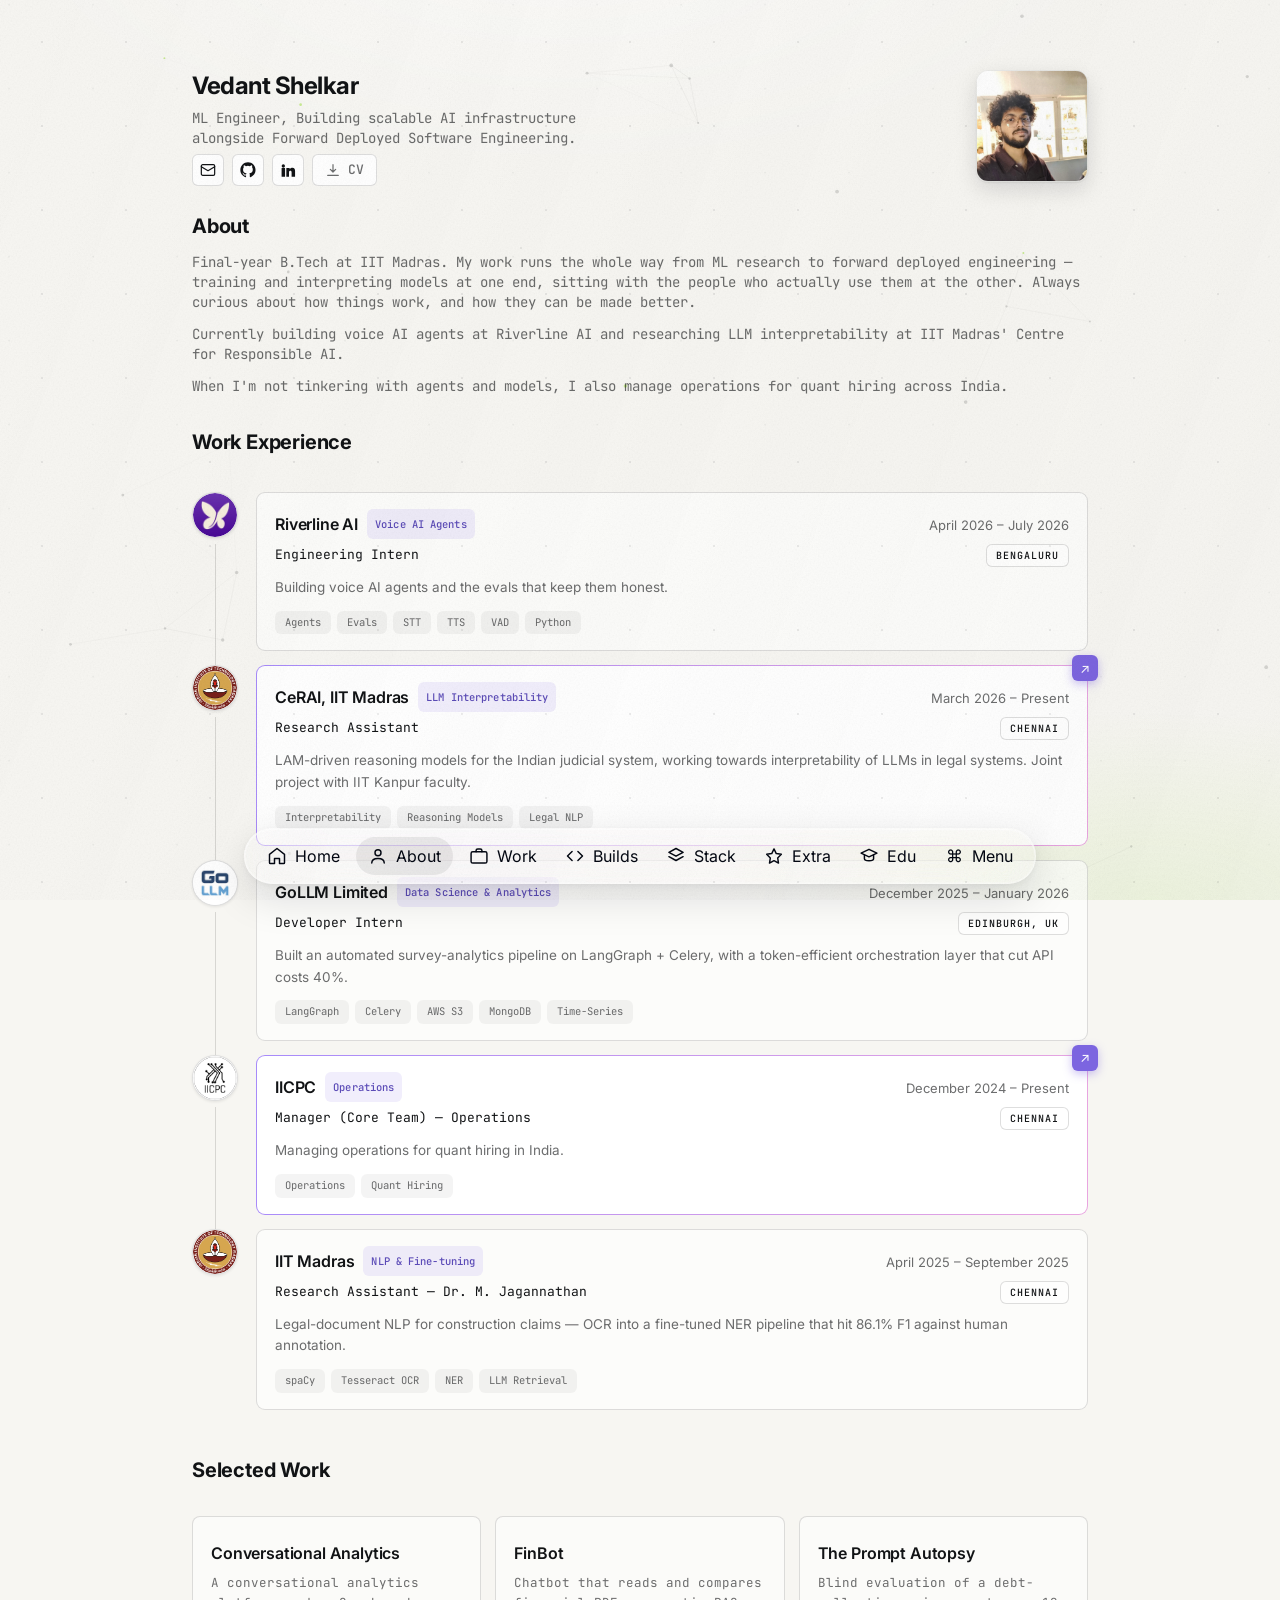
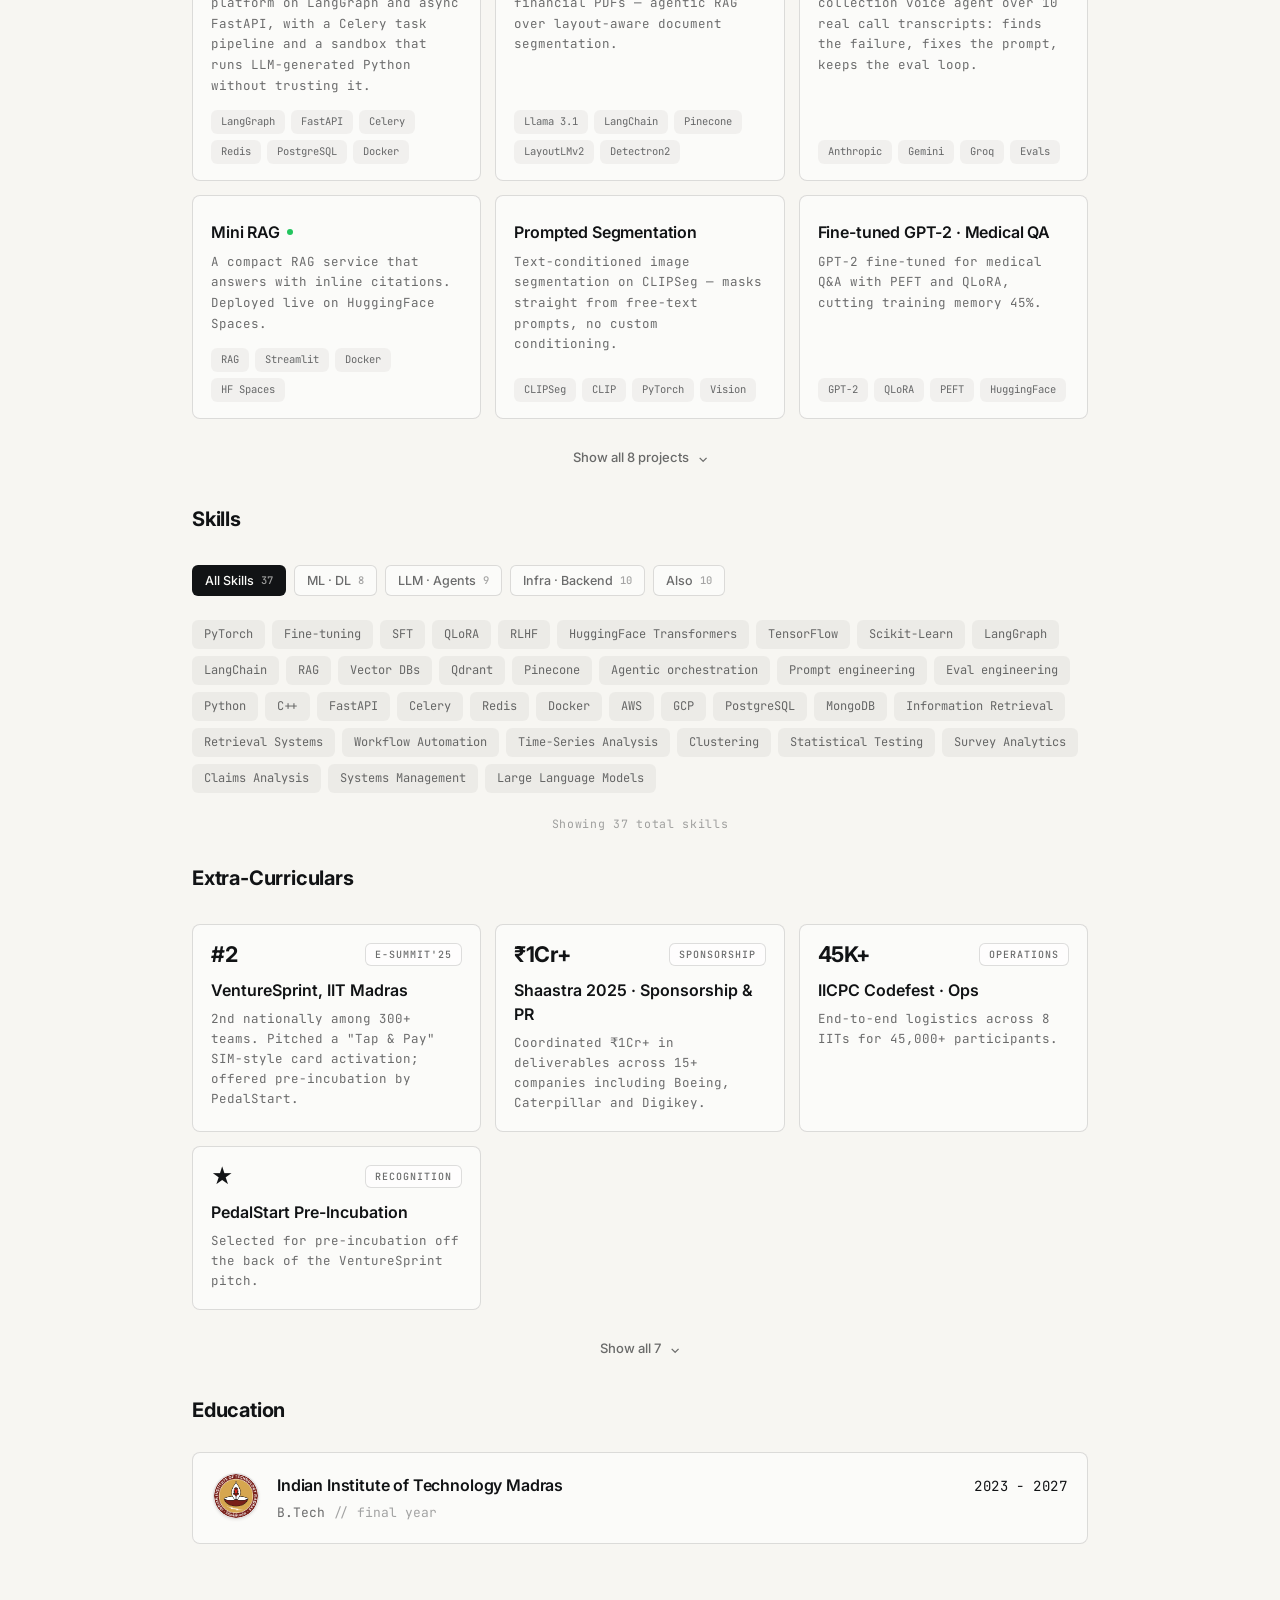
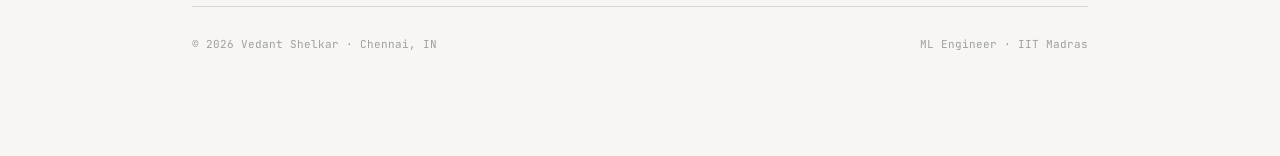
==== index.html @ d823e4d0 "updated ui" ====
<!DOCTYPE html>
<html lang="en">
<head>
<meta charset="UTF-8" />
<meta name="viewport" content="width=device-width, initial-scale=1.0" />
<title>Vedant Shelkar — ML / AI Engineer</title>
<meta name="description" content="Vedant Shelkar — Machine Learning & AI Engineer, IIT Madras. Building agentic systems, RAG pipelines, and LLM infrastructure." />
<link rel="icon" href="favicon.svg" type="image/svg+xml" />
<link rel="canonical" href="https://vedantshelkar.space/" />
<meta property="og:type" content="website" />
<meta property="og:url" content="https://vedantshelkar.space/" />
<meta property="og:title" content="Vedant Shelkar — ML / AI Engineer" />
<meta property="og:description" content="ML Engineer, Building scalable AI infrastructure alongside Forward Deployed Software Engineering." />
<meta property="og:image" content="https://vedantshelkar.space/me.jpeg" />
<meta name="twitter:card" content="summary" />
<meta name="twitter:image" content="https://vedantshelkar.space/me.jpeg" />
<link rel="preconnect" href="https://fonts.googleapis.com" />
<link rel="preconnect" href="https://fonts.gstatic.com" crossorigin />
<link href="https://fonts.googleapis.com/css2?family=Inter:wght@400;500;600;700;800&family=JetBrains+Mono:wght@400;500;700&display=swap" rel="stylesheet" />
<link rel="stylesheet" href="css/style.css?v=25" />
<link rel="stylesheet" href="css/clean.css?v=25" />
</head>
<body>

<div id="boot"><div class="boot-inner">
  <div class="boot-line" id="bootLog"></div>
  <div class="boot-bar"><i id="bootBar"></i></div>
  <div class="boot-pct"><span>INITIALIZING NEURAL_CORE</span><span id="bootPct">0%</span></div>
</div></div>

<div class="atmos"></div>
<canvas id="neural"></canvas>

<!-- HEADER -->
<header class="wrap head" id="hero">
  <div class="head-row">
    <div class="head-copy">
      <h1 class="rv">Vedant Shelkar</h1>
      <p class="head-tag rv" data-d="1">ML Engineer, Building scalable AI infrastructure alongside Forward Deployed Software Engineering.</p>
      <div class="head-links rv" data-d="2">
        <a href="mailto:vedantshelkar@gmail.com" aria-label="Email">
          <svg viewBox="0 0 24 24" aria-hidden="true"><rect x="2" y="4" width="20" height="16" rx="2"/><path d="m2 7 10 6 10-6"/></svg>
        </a>
        <a href="https://github.com/vedants254" target="_blank" rel="noopener" aria-label="GitHub">
          <svg viewBox="0 0 24 24" class="fill" aria-hidden="true"><path d="M12 .5C5.7.5.5 5.7.5 12c0 5 3.3 9.3 7.8 10.8.6.1.8-.2.8-.6v-2c-3.2.7-3.9-1.5-3.9-1.5-.5-1.3-1.2-1.7-1.2-1.7-1-.7.1-.7.1-.7 1.1.1 1.7 1.2 1.7 1.2 1 1.7 2.7 1.2 3.4.9.1-.8.4-1.3.7-1.6-2.6-.3-5.3-1.3-5.3-5.7 0-1.3.4-2.3 1.1-3.1-.1-.3-.5-1.5.1-3 0 0 1-.3 3.2 1.2a11 11 0 0 1 5.8 0c2.2-1.5 3.2-1.2 3.2-1.2.6 1.5.2 2.7.1 3 .7.8 1.1 1.8 1.1 3.1 0 4.4-2.7 5.4-5.3 5.7.4.4.8 1.1.8 2.2v3.2c0 .4.2.7.8.6 4.5-1.5 7.8-5.8 7.8-10.8C23.5 5.7 18.3.5 12 .5z"/></svg>
        </a>
        <a href="https://www.linkedin.com/in/vedant-shelkar-5a9a59281/" target="_blank" rel="noopener" aria-label="LinkedIn">
          <svg viewBox="0 0 24 24" class="fill" aria-hidden="true"><path d="M4.98 3.5a2.5 2.5 0 1 1 0 5 2.5 2.5 0 0 1 0-5zM2.4 9h5.2v13H2.4zM9.5 9h5v1.8h.1c.7-1.3 2.3-2.1 3.9-2.1 3.3 0 4.1 2 4.1 5.1V22h-5.2v-6.3c0-1.5-.5-2.4-1.8-2.4-1.1 0-1.7.7-2 1.4-.1.3-.1.7-.1 1V22h-4z"/></svg>
        </a>
        <a class="wide" href="Vedant_Shelkar_Resume.pdf" target="_blank" rel="noopener">
          <svg viewBox="0 0 24 24" aria-hidden="true"><path d="M12 4v11m0 0 4-4m-4 4-4-4"/><path d="M4 20h16"/></svg>
          <span>CV</span>
        </a>
      </div>
    </div>
    <div class="head-photo rv" data-d="1">
      <img src="me.jpeg" alt="Vedant Shelkar" />
    </div>
  </div>
</header>

<!-- ABOUT -->
<section class="wrap sec" id="about">
  <h2 class="rv">About</h2>
  <div class="prose rv">
    <p>Final-year B.Tech at IIT Madras. My work runs the whole way from ML research to forward deployed engineering — training and interpreting models at one end, sitting with the people who actually use them at the other. Always curious about how things work, and how they can be made better.</p>
    <p>Currently building voice AI agents at Riverline AI and researching LLM interpretability at IIT Madras' Centre for Responsible AI.</p>
    <p>When I'm not tinkering with agents and models, I also manage operations for quant hiring across India.</p>
  </div>
</section>

<!-- WORK EXPERIENCE -->
<section class="wrap sec" id="work">
  <h2 class="rv">Work Experience</h2>
  <div class="xp" id="xpList">

    <div class="xp-item rv">
      <span class="tl-logo"><img src="img/logos/riverline.png" alt="" onerror="this.remove()" /><span class="ini">RA</span></span>
      <div class="xp-card">
        <div class="xp-row">
          <div class="xp-org">Riverline AI <span class="chip">Voice AI Agents</span></div>
          <div class="xp-date">April 2026 – July 2026</div>
        </div>
        <div class="xp-row">
          <div class="xp-role">Engineering Intern</div>
          <span class="badge">Bengaluru</span>
        </div>
        <p class="xp-desc">Building voice AI agents and the evals that keep them honest.</p>
        <div class="xp-tags"><span class="tag">Agents</span><span class="tag">Evals</span><span class="tag">STT</span><span class="tag">TTS</span><span class="tag">VAD</span><span class="tag">Python</span></div>
      </div>
    </div>

    <div class="xp-item rv">
      <span class="tl-logo"><img src="img/logos/iitm.webp" alt="" onerror="this.remove()" /><span class="ini">IM</span></span>
      <div class="xp-card featured">
        <a class="xp-jump" href="https://cerai.iitm.ac.in/" target="_blank" rel="noopener" aria-label="CeRAI website">↗</a>
        <div class="xp-row">
          <div class="xp-org">CeRAI, IIT Madras <span class="chip">LLM Interpretability</span></div>
          <div class="xp-date">March 2026 – Present</div>
        </div>
        <div class="xp-row">
          <div class="xp-role">Research Assistant</div>
          <span class="badge">Chennai</span>
        </div>
        <p class="xp-desc">LAM-driven reasoning models for the Indian judicial system, working towards interpretability of LLMs in legal systems. Joint project with IIT Kanpur faculty.</p>
        <div class="xp-tags"><span class="tag">Interpretability</span><span class="tag">Reasoning Models</span><span class="tag">Legal NLP</span></div>
      </div>
    </div>

    <div class="xp-item rv">
      <span class="tl-logo"><img src="img/logos/gollm.png" alt="" onerror="this.remove()" /><span class="ini">GL</span></span>
      <div class="xp-card">
        <div class="xp-row">
          <div class="xp-org">GoLLM Limited <span class="chip">Data Science &amp; Analytics</span></div>
          <div class="xp-date">December 2025 – January 2026</div>
        </div>
        <div class="xp-row">
          <div class="xp-role">Developer Intern</div>
          <span class="badge">Edinburgh, UK</span>
        </div>
        <p class="xp-desc">Built an automated survey-analytics pipeline on LangGraph + Celery, with a token-efficient orchestration layer that cut API costs 40%.</p>
        <div class="xp-tags"><span class="tag">LangGraph</span><span class="tag">Celery</span><span class="tag">AWS S3</span><span class="tag">MongoDB</span><span class="tag">Time-Series</span></div>
      </div>
    </div>

    <div class="xp-item rv">
      <span class="tl-logo"><img src="img/logos/iicpc.png" alt="" onerror="this.remove()" /><span class="ini">IC</span></span>
      <div class="xp-card featured">
        <a class="xp-jump" href="https://codefest.iicpc.com/" target="_blank" rel="noopener" aria-label="IICPC Codefest website">↗</a>
        <div class="xp-row">
          <div class="xp-org">IICPC <span class="chip">Operations</span></div>
          <div class="xp-date">December 2024 – Present</div>
        </div>
        <div class="xp-row">
          <div class="xp-role">Manager (Core Team) — Operations</div>
          <span class="badge">Chennai</span>
        </div>
        <p class="xp-desc">Managing operations for quant hiring in India.</p>
        <div class="xp-tags"><span class="tag">Operations</span><span class="tag">Quant Hiring</span></div>
      </div>
    </div>

    <div class="xp-item rv">
      <span class="tl-logo"><img src="img/logos/iitm.webp" alt="" onerror="this.remove()" /><span class="ini">IM</span></span>
      <div class="xp-card">
        <div class="xp-row">
          <div class="xp-org">IIT Madras <span class="chip">NLP &amp; Fine-tuning</span></div>
          <div class="xp-date">April 2025 – September 2025</div>
        </div>
        <div class="xp-row">
          <div class="xp-role">Research Assistant — Dr. M. Jagannathan</div>
          <span class="badge">Chennai</span>
        </div>
        <p class="xp-desc">Legal-document NLP for construction claims — OCR into a fine-tuned NER pipeline that hit 86.1% F1 against human annotation.</p>
        <div class="xp-tags"><span class="tag">spaCy</span><span class="tag">Tesseract OCR</span><span class="tag">NER</span><span class="tag">LLM Retrieval</span></div>
      </div>
    </div>

  </div>
</section>

<!-- SELECTED WORK -->
<section class="wrap sec" id="projects">
  <h2 class="rv">Selected Work</h2>
  <div class="proj-grid" id="projGrid"></div>
  <div class="more-wrap"><button class="more-btn" type="button" id="projMore" aria-expanded="false">Show all projects <i>⌄</i></button></div>
</section>

<!-- SKILLS -->
<section class="wrap sec" id="stack">
  <h2 class="rv">Skills</h2>
  <div class="filters rv" id="skillFilters" role="tablist" aria-label="Filter skills"></div>
  <div class="skill-list rv" id="skillGrid">
    <span class="skill-tile" data-cat="ml">PyTorch</span>
    <span class="skill-tile" data-cat="ml">Fine-tuning</span>
    <span class="skill-tile" data-cat="ml">SFT</span>
    <span class="skill-tile" data-cat="ml">QLoRA</span>
    <span class="skill-tile" data-cat="ml">RLHF</span>
    <span class="skill-tile" data-cat="ml">HuggingFace Transformers</span>
    <span class="skill-tile" data-cat="ml">TensorFlow</span>
    <span class="skill-tile" data-cat="ml">Scikit-Learn</span>
    <span class="skill-tile" data-cat="llm">LangGraph</span>
    <span class="skill-tile" data-cat="llm">LangChain</span>
    <span class="skill-tile" data-cat="llm">RAG</span>
    <span class="skill-tile" data-cat="llm">Vector DBs</span>
    <span class="skill-tile" data-cat="llm">Qdrant</span>
    <span class="skill-tile" data-cat="llm">Pinecone</span>
    <span class="skill-tile" data-cat="llm">Agentic orchestration</span>
    <span class="skill-tile" data-cat="llm">Prompt engineering</span>
    <span class="skill-tile" data-cat="llm">Eval engineering</span>
    <span class="skill-tile" data-cat="infra">Python</span>
    <span class="skill-tile" data-cat="infra">C++</span>
    <span class="skill-tile" data-cat="infra">FastAPI</span>
    <span class="skill-tile" data-cat="infra">Celery</span>
    <span class="skill-tile" data-cat="infra">Redis</span>
    <span class="skill-tile" data-cat="infra">Docker</span>
    <span class="skill-tile" data-cat="infra">AWS</span>
    <span class="skill-tile" data-cat="infra">GCP</span>
    <span class="skill-tile" data-cat="infra">PostgreSQL</span>
    <span class="skill-tile" data-cat="infra">MongoDB</span>
    <span class="skill-tile" data-cat="also">Information Retrieval</span>
    <span class="skill-tile" data-cat="also">Retrieval Systems</span>
    <span class="skill-tile" data-cat="also">Workflow Automation</span>
    <span class="skill-tile" data-cat="also">Time-Series Analysis</span>
    <span class="skill-tile" data-cat="also">Clustering</span>
    <span class="skill-tile" data-cat="also">Statistical Testing</span>
    <span class="skill-tile" data-cat="also">Survey Analytics</span>
    <span class="skill-tile" data-cat="also">Claims Analysis</span>
    <span class="skill-tile" data-cat="also">Systems Management</span>
    <span class="skill-tile" data-cat="also">Large Language Models</span>
  </div>
  <p class="skill-count rv" id="skillCount"></p>
</section>

<!-- EXTRA-CURRICULARS -->
<section class="wrap sec" id="extra">
  <h2 class="rv">Extra-Curriculars</h2>
  <div class="tiles" id="extraTiles">
    <div class="tile rv">
      <div class="tile-top"><span class="big">#2</span><span class="badge">E-Summit'25</span></div>
      <div class="h">VentureSprint, IIT Madras</div>
      <div class="d">2nd nationally among 300+ teams. Pitched a "Tap &amp; Pay" SIM-style card activation; offered pre-incubation by PedalStart.</div>
    </div>
    <div class="tile rv" data-d="1">
      <div class="tile-top"><span class="big">₹1Cr+</span><span class="badge">Sponsorship</span></div>
      <div class="h">Shaastra 2025 · Sponsorship &amp; PR</div>
      <div class="d">Coordinated ₹1Cr+ in deliverables across 15+ companies including Boeing, Caterpillar and Digikey.</div>
    </div>
    <div class="tile rv" data-d="2">
      <div class="tile-top"><span class="big">45K+</span><span class="badge">Operations</span></div>
      <div class="h">IICPC Codefest · Ops</div>
      <div class="d">End-to-end logistics across 8 IITs for 45,000+ participants.</div>
    </div>
    <div class="tile rv" data-d="3">
      <div class="tile-top"><span class="big">★</span><span class="badge">Recognition</span></div>
      <div class="h">PedalStart Pre-Incubation</div>
      <div class="d">Selected for pre-incubation off the back of the VentureSprint pitch.</div>
    </div>
    <div class="tile rv">
      <div class="tile-top"><span class="big">⬡</span><span class="badge">Robotics</span></div>
      <div class="h">Mars Rover Team · Anveshak</div>
      <div class="d">Built a Mars rover with IIT Madras' interplanetary robotics team. (May – Dec 2024)</div>
    </div>
    <div class="tile rv" data-d="1">
      <div class="tile-top"><span class="big">✦</span><span class="badge">Mentorship</span></div>
      <div class="h">Student Mentor · Saathi IITM</div>
      <div class="d">Mentored two first-years on academics and early-career planning. (Aug 2024 – May 2025)</div>
    </div>
    <div class="tile rv" data-d="2">
      <div class="tile-top"><span class="big">❝</span><span class="badge">Debate</span></div>
      <div class="h">Parliamentary Debate Mgmt</div>
      <div class="d">Ran the first edition of the IITM Parliamentary Debate. (Sep 2023 – Nov 2024)</div>
    </div>
  </div>
  <div class="more-wrap"><button class="more-btn" type="button" id="extraMore" aria-expanded="false">Show all <i>⌄</i></button></div>
</section>

<!-- EDUCATION -->
<section class="wrap sec" id="education">
  <h2 class="rv">Education</h2>
  <div class="edu rv">
    <span class="tl-logo lg"><img src="img/logos/iitm.webp" alt="" onerror="this.remove()" /><span class="ini">IM</span></span>
    <div class="edu-main">
      <div class="edu-top">
        <div class="edu-name">Indian Institute of Technology Madras</div>
        <div class="edu-when">2023 - 2027</div>
      </div>
      <div class="edu-degree">B.Tech <span class="at">// final year</span></div>
    </div>
  </div>
</section>

<footer class="wrap">
  <span>© 2026 Vedant Shelkar · Chennai, IN</span>
  <span>ML Engineer · IIT Madras</span>
</footer>

<script src="js/main.js?v=25"></script>
</body>
</html>
---- css/style.css ----
:root{
  --void:#000000;
  --void-2:#07080b;
  --panel:rgba(255,255,255,.02);
  --line:rgba(255,255,255,.10);
  --ink:#f4f4ef;
  --muted:rgba(244,244,239,.56);
  --dim:rgba(244,244,239,.32);
  --faint:rgba(244,244,239,.16);
  --acid:#c2ff3d;            /* signal green — terminal + loader + tiny accents only */
  --cyan:#7fd4e8;
  --magenta:#e78bb0;
  --amber:#e8c48a;
  --serif:'Instrument Serif',Georgia,serif;
  --display:'Instrument Serif',Georgia,serif;
  --mono:'JetBrains Mono',ui-monospace,monospace;
}
*{margin:0;padding:0;box-sizing:border-box}
html{scroll-behavior:smooth}
body{
  background:var(--void);
  color:var(--ink);
  font-family:var(--mono);
  font-weight:400;
  line-height:1.5;
  overflow-x:hidden;
  -webkit-font-smoothing:antialiased;
}
::selection{background:rgba(255,255,255,.85);color:#000}
a{color:inherit;text-decoration:none}
img{max-width:100%;display:block}

/* faint grain + scanlines */
body::before{
  content:"";position:fixed;inset:0;z-index:9990;pointer-events:none;
  background-image:repeating-linear-gradient(0deg,rgba(255,255,255,.014) 0 1px,transparent 1px 3px);
  mix-blend-mode:overlay;opacity:.45;
}
body::after{
  content:"";position:fixed;inset:0;z-index:9991;pointer-events:none;opacity:.03;
  background-image:url("data:image/svg+xml,%3Csvg xmlns='http://www.w3.org/2000/svg' width='120' height='120'%3E%3Cfilter id='n'%3E%3CfeTurbulence type='fractalNoise' baseFrequency='.85' numOctaves='3'/%3E%3C/filter%3E%3Crect width='100%25' height='100%25' filter='url(%23n)'/%3E%3C/svg%3E");
}

#neural{position:fixed;inset:0;z-index:0;display:block}

/* soft radial atmosphere behind everything */
.atmos{position:fixed;inset:0;z-index:0;pointer-events:none;
  background:radial-gradient(ellipse 80% 50% at 50% -10%,rgba(255,255,255,.05),transparent 70%),
             radial-gradient(ellipse 60% 40% at 85% 110%,rgba(194,255,61,.04),transparent 70%);}

/* cursor: normal pointer (custom cursor removed) */
.cursor-dot,.cursor-ring{display:none !important}

/* ---------- liquid glass ---------- */
.glass{
  background:rgba(255,255,255,.02);
  backdrop-filter:blur(10px);-webkit-backdrop-filter:blur(10px);
  border:1px solid rgba(255,255,255,.09);
  box-shadow:inset 0 1px 1px rgba(255,255,255,.10);
}

/* ---------- boot loader (kept) ---------- */
#boot{position:fixed;inset:0;z-index:10000;background:var(--void);display:flex;align-items:center;justify-content:center;flex-direction:column;font-family:var(--mono);transition:opacity .6s ease,visibility .6s}
#boot.done{opacity:0;visibility:hidden}
.boot-inner{width:min(560px,86vw)}
.boot-line{font-size:13px;color:rgba(194,255,61,.7);white-space:pre-wrap;letter-spacing:.02em}
.boot-line .ok{color:var(--acid)}
.boot-bar{margin-top:18px;height:2px;background:rgba(194,255,61,.14);position:relative;overflow:hidden}
.boot-bar i{position:absolute;inset:0 100% 0 0;background:var(--acid);box-shadow:0 0 30px rgba(194,255,61,.4)}
.boot-pct{margin-top:10px;font-size:11px;color:var(--dim);display:flex;justify-content:space-between}

.wrap{position:relative;z-index:2;max-width:1180px;margin:0 auto;padding:0 28px}
section{position:relative;z-index:2}

/* ---------- liquid-glass gradient edge (from reference) ---------- */
.btn::before{content:'';position:absolute;inset:0;border-radius:inherit;padding:1.4px;pointer-events:none;z-index:1;
  background:linear-gradient(180deg,rgba(255,255,255,.45) 0%,rgba(255,255,255,.15) 20%,rgba(255,255,255,0) 40%,rgba(255,255,255,0) 60%,rgba(255,255,255,.15) 80%,rgba(255,255,255,.45) 100%);
  -webkit-mask:linear-gradient(#fff 0 0) content-box,linear-gradient(#fff 0 0);-webkit-mask-composite:xor;mask-composite:exclude}

/* inner-page top clearance + intro header */
.page{padding-top:150px}
.page-head{padding:18px 0}
.page-head .crumb{font-size:11px;letter-spacing:.28em;text-transform:uppercase;color:var(--muted);font-family:var(--mono);display:flex;align-items:center;gap:12px;margin-bottom:22px}
.page-head .crumb .pulse{width:7px;height:7px;border-radius:50%;background:var(--acid);box-shadow:0 0 0 0 rgba(194,255,61,.6);animation:pulse 2.4s infinite}
.page-head h1{font-family:var(--display);font-weight:400;font-size:clamp(3rem,10vw,7.5rem);letter-spacing:-.01em;line-height:.92;text-shadow:0 18px 60px rgba(255,255,255,.08)}
.page-head h1 .stroke{font-style:italic;color:var(--muted)}
.page-head .lede{margin-top:24px;max-width:620px;color:var(--muted);font-size:15px;line-height:1.65;font-family:var(--mono);position:relative;padding-left:18px}
.page-head .lede::before{content:"";position:absolute;left:0;top:.25em;bottom:.25em;width:2px;border-radius:2px;background:linear-gradient(var(--acid),rgba(127,212,232,.35))}
.page-head .lede .serif{font-family:var(--serif);font-style:italic;color:var(--ink);font-size:1.2em}

/* ---------- hero (cinematic video) ---------- */
#hero{position:relative;min-height:100vh;display:flex;flex-direction:column;align-items:center;justify-content:center;text-align:center;overflow:hidden;padding:120px 20px 90px}
.hero-video{position:absolute;inset:0;width:100%;height:100%;object-fit:cover;object-position:center bottom;opacity:1;z-index:0;filter:brightness(1.12) saturate(1.08) contrast(1.02);transition:opacity .7s ease}
.hero-veil{position:absolute;inset:0;z-index:1;pointer-events:none;
  background:radial-gradient(ellipse 90% 70% at 50% 40%,rgba(0,0,0,.02),rgba(0,0,0,.28) 82%),
             linear-gradient(180deg,rgba(0,0,0,.28) 0%,rgba(0,0,0,.06) 30%,rgba(0,0,0,.18) 65%,rgba(0,0,0,.78) 100%)}
.hero-inner{position:relative;z-index:2;display:grid;grid-template-columns:minmax(0,270px) 1fr;gap:60px;align-items:center;text-align:left;width:100%;max-width:1080px}
@keyframes pulse{0%{box-shadow:0 0 0 0 rgba(194,255,61,.5)}70%{box-shadow:0 0 0 12px rgba(194,255,61,0)}100%{box-shadow:0 0 0 0 rgba(194,255,61,0)}}
.hero-photo{position:relative;justify-self:center;width:100%;max-width:270px;aspect-ratio:4/5;border-radius:18px;overflow:hidden;
  border:1px solid rgba(255,255,255,.22);
  background:rgba(255,255,255,.03);
  box-shadow:0 0 0 6px rgba(255,255,255,.03),0 0 60px rgba(150,190,255,.22),0 0 120px rgba(194,255,61,.10),0 26px 70px rgba(0,0,0,.55),inset 0 1px 1px rgba(255,255,255,.25);
  animation:halo 6s ease-in-out infinite}
@keyframes halo{0%,100%{box-shadow:0 0 0 6px rgba(255,255,255,.03),0 0 55px rgba(150,190,255,.18),0 0 110px rgba(194,255,61,.08),0 26px 70px rgba(0,0,0,.55),inset 0 1px 1px rgba(255,255,255,.25)}50%{box-shadow:0 0 0 6px rgba(255,255,255,.05),0 0 80px rgba(150,190,255,.30),0 0 140px rgba(194,255,61,.16),0 26px 70px rgba(0,0,0,.55),inset 0 1px 1px rgba(255,255,255,.3)}}
.hero-photo img{width:100%;height:100%;object-fit:cover;object-position:center;opacity:.85}
.hero-photo::before{content:'';position:absolute;inset:0;z-index:1;pointer-events:none;border-radius:inherit;
  background:linear-gradient(180deg,rgba(0,0,0,.12) 0%,transparent 30%,transparent 60%,rgba(0,0,0,.4) 100%)}
.hero-photo::after{content:'';position:absolute;inset:0;z-index:2;pointer-events:none;border-radius:inherit;padding:1.4px;
  background:linear-gradient(180deg,rgba(255,255,255,.6),rgba(255,255,255,.1) 30%,transparent 55%,rgba(255,255,255,.1) 80%,rgba(255,255,255,.5));
  -webkit-mask:linear-gradient(#fff 0 0) content-box,linear-gradient(#fff 0 0);-webkit-mask-composite:xor;mask-composite:exclude}
.hero-copy{min-width:0}
.hero-name{font-family:var(--display);font-weight:400;font-size:clamp(2.8rem,6vw,5.6rem);line-height:.94;letter-spacing:-.015em;color:#fff}
.hero-name em{font-style:italic;color:rgba(255,255,255,.72)}
.hero-kicker{font-family:var(--mono);font-size:13px;font-weight:500;letter-spacing:.18em;text-transform:uppercase;color:rgba(255,255,255,.85);margin-bottom:20px;display:flex;align-items:center;gap:11px;text-shadow:0 1px 12px rgba(0,0,0,.7)}
.hero-kicker::before{content:"";width:26px;height:2px;background:var(--acid);box-shadow:0 0 12px rgba(194,255,61,.6)}
.hero-kicker b{font-weight:700;color:var(--acid);text-shadow:0 0 16px rgba(194,255,61,.35)}
.hero-kicker .sep{color:var(--acid);margin:0 2px}
@media(max-width:820px){.hero-kicker{justify-content:center}}
.hero-sub{margin:26px 0 0;max-width:540px;font-family:var(--mono);font-size:clamp(.9rem,1.4vw,1.02rem);color:rgba(255,255,255,.74);line-height:1.65}
.hero-sub .acc{color:#fff}
.hero-sub .serif{font-family:var(--serif);font-style:italic;font-size:1.3em;color:#fff}
.hero-cta{margin-top:38px;display:flex;gap:14px;flex-wrap:wrap;justify-content:flex-start}
@media(max-width:820px){
  #hero{padding:130px 22px 80px}
  .hero-inner{grid-template-columns:1fr;gap:30px;max-width:460px;text-align:center;justify-items:center}
  .hero-photo{width:100%;max-width:300px}
  .hero-name{font-size:clamp(2.6rem,11vw,4rem)}
  .hero-sub{margin-inline:auto}
  .hero-cta{justify-content:center}
}
.btn{font-family:var(--mono);font-size:12px;letter-spacing:.1em;text-transform:uppercase;padding:14px 26px;border-radius:999px;color:var(--ink);position:relative;overflow:hidden;transition:background .3s,color .3s,border-color .3s;display:inline-block;
  background:rgba(255,255,255,.02);backdrop-filter:blur(10px);-webkit-backdrop-filter:blur(10px);border:1px solid rgba(255,255,255,.10);box-shadow:inset 0 1px 1px rgba(255,255,255,.10)}
.btn .lbl{position:relative;z-index:2;display:flex;align-items:center;gap:10px}
.btn:hover{background:rgba(255,255,255,.08)}
.btn.solid{background:var(--ink);color:#000;border-color:transparent}
.btn.solid:hover{background:#fff}
.hero-scroll{position:absolute;bottom:28px;left:50%;transform:translateX(-50%);font-size:10px;letter-spacing:.3em;text-transform:uppercase;color:var(--dim);font-family:var(--mono);display:flex;flex-direction:column;align-items:center;gap:10px}
.hero-scroll .ln{width:1px;height:42px;background:linear-gradient(var(--ink),transparent);animation:drop 1.8s infinite}
@keyframes drop{0%{transform:scaleY(0);transform-origin:top}50%{transform:scaleY(1);transform-origin:top}51%{transform-origin:bottom}100%{transform:scaleY(0);transform-origin:bottom}}

/* ---------- marquee ---------- */
.marquee{border-top:1px solid var(--line);border-bottom:1px solid var(--line);padding:18px 0;overflow:hidden;white-space:nowrap;background:rgba(255,255,255,.012);backdrop-filter:blur(6px)}
.marquee .track{display:inline-flex;gap:44px;animation:scroll 36s linear infinite;font-family:var(--display);font-weight:400;font-size:clamp(1.3rem,3vw,2.1rem);letter-spacing:0}
.marquee .track span{color:var(--faint)}
.marquee .track span.fill{color:var(--ink);font-style:italic}
.marquee .track .dot{color:var(--acid);font-size:.7em}
@keyframes scroll{to{transform:translateX(-50%)}}

/* ---------- section heading ---------- */
.sec-head{display:flex;align-items:baseline;gap:18px;margin-bottom:48px}
.sec-head .idx{font-size:12px;color:var(--muted);font-weight:500;font-family:var(--mono)}
.sec-head h2{font-family:var(--display);font-weight:400;font-size:clamp(2rem,5vw,3.6rem);letter-spacing:-.01em;line-height:1}
.sec-head .rule{flex:1;height:1px;background:var(--line);align-self:center}
.pad{padding:120px 0}
.pad-b{padding-bottom:120px}

/* ---------- stats ---------- */
.stats{display:grid;grid-template-columns:repeat(4,1fr);gap:14px}
.stat{border-radius:16px;padding:30px 26px;transition:background .3s;
  background:rgba(255,255,255,.02);backdrop-filter:blur(10px);-webkit-backdrop-filter:blur(10px);border:1px solid rgba(255,255,255,.08);box-shadow:inset 0 1px 1px rgba(255,255,255,.08)}
.stat:hover{background:rgba(255,255,255,.045)}
.stat .num{font-family:var(--display);font-weight:400;font-size:clamp(2.4rem,5vw,3.8rem);color:var(--ink);line-height:1;letter-spacing:-.01em}
.stat .lbl{margin-top:12px;font-size:10.5px;letter-spacing:.12em;text-transform:uppercase;color:var(--muted);font-family:var(--mono)}
@media(max-width:760px){.stats{grid-template-columns:repeat(2,1fr)}}

/* ---------- about ---------- */
.about-grid{display:grid;grid-template-columns:1fr 1fr;gap:48px;align-items:start}
@media(max-width:860px){.about-grid{grid-template-columns:1fr;gap:32px}}
.about-lead{font-family:var(--serif);font-size:clamp(1.6rem,3vw,2.4rem);line-height:1.3;color:var(--ink)}
.about-lead .hl{font-style:italic;color:var(--muted)}
.about-body{margin-top:24px;color:var(--muted);font-size:14px;line-height:1.75;font-family:var(--mono)}
.about-body b{color:var(--ink);font-weight:500}
.about-body p+p{margin-top:16px}
.term{border-radius:14px;overflow:hidden;box-shadow:0 30px 80px rgba(0,0,0,.55),inset 0 1px 1px rgba(255,255,255,.08);
  background:rgba(255,255,255,.015);backdrop-filter:blur(12px);-webkit-backdrop-filter:blur(12px);border:1px solid rgba(255,255,255,.09)}
.term .bar{display:flex;align-items:center;gap:8px;padding:13px 16px;border-bottom:1px solid var(--line);background:rgba(255,255,255,.02)}
.term .bar i{width:11px;height:11px;border-radius:50%;display:block}
.term .bar .r{background:#ff5f57}.term .bar .y{background:#febc2e}.term .bar .g{background:#28c840}
.term .bar .t{margin-left:8px;font-size:11px;color:var(--dim);letter-spacing:.06em}
.term .body{padding:20px 18px;font-size:13px;line-height:1.85;min-height:300px}
.term .ln{white-space:pre-wrap}
.term .pr{color:var(--acid)}
.term .cm{color:var(--dim)}
.term .st{color:var(--cyan)}
.term .vl{color:var(--amber)}
.term .key{color:var(--magenta)}
.term .cursor-blink{display:inline-block;width:8px;height:15px;background:var(--acid);vertical-align:-2px;animation:blink 1s steps(2) infinite}
@keyframes blink{50%{opacity:0}}

/* ---------- timeline ---------- */
.tl{position:relative}
.tl-item{display:grid;grid-template-columns:200px 1fr;gap:0;border-top:1px solid var(--line);padding:34px 0;position:relative;transition:padding-left .35s,background .35s,border-color .35s}
.tl-item:last-child{border-bottom:1px solid var(--line)}
.tl-item::before{content:"";position:absolute;left:-28px;right:-28px;top:8px;bottom:8px;border-radius:14px;background:linear-gradient(90deg,rgba(194,255,61,.08),rgba(127,212,232,.035),transparent);opacity:0;transition:opacity .35s;z-index:-1}
.tl-item::after{content:"";position:absolute;left:-18px;top:44px;width:7px;height:7px;border-radius:50%;background:var(--dim);box-shadow:0 0 0 6px rgba(255,255,255,.025);transition:background .35s,box-shadow .35s}
.tl-item:hover::before{opacity:1}
.tl-item:hover{padding-left:14px}
.tl-item:hover::after{background:var(--acid);box-shadow:0 0 20px rgba(194,255,61,.55),0 0 0 6px rgba(194,255,61,.08)}
.tl-when{font-size:12px;color:var(--ink);letter-spacing:.03em;font-family:var(--mono)}
.tl-when .place{display:block;color:var(--muted);margin-top:6px;font-size:12px}
.tl-role{font-family:var(--display);font-weight:400;font-size:clamp(1.3rem,2.6vw,1.8rem);letter-spacing:-.01em}
.tl-role .at{color:var(--dim);font-family:var(--mono);font-weight:400;font-size:.6em}
.tl-desc{margin-top:12px;color:var(--muted);font-size:13px;line-height:1.7;max-width:680px;font-family:var(--mono)}
.tl-desc span{color:var(--ink)}
.tl-tags{margin-top:16px;display:flex;flex-wrap:wrap;gap:8px}
.tag{font-size:10px;letter-spacing:.05em;text-transform:uppercase;color:var(--muted);border:1px solid var(--line);padding:5px 11px;border-radius:999px;font-family:var(--mono)}
@media(max-width:680px){.tl-item{grid-template-columns:1fr;gap:14px}}

/* ---------- projects ---------- */
.proj-grid{display:grid;grid-template-columns:repeat(2,1fr);gap:18px}
@media(max-width:780px){.proj-grid{grid-template-columns:1fr}}
.card{position:relative;border-radius:16px;padding:30px 28px;overflow:hidden;transition:transform .4s cubic-bezier(.2,.8,.2,1),background .3s,border-color .3s;transform-style:preserve-3d;
  background:rgba(255,255,255,.02);backdrop-filter:blur(10px);-webkit-backdrop-filter:blur(10px);border:1px solid rgba(255,255,255,.09);box-shadow:inset 0 1px 1px rgba(255,255,255,.10)}
.card::before{content:"";position:absolute;left:18px;right:18px;top:0;height:2px;background:linear-gradient(90deg,var(--acid),var(--cyan),transparent);opacity:.55}
.card::after{content:"";position:absolute;width:360px;height:360px;background:radial-gradient(circle,rgba(255,255,255,.09),transparent 60%);left:var(--mx,50%);top:var(--my,50%);transform:translate(-50%,-50%);opacity:0;transition:opacity .35s;pointer-events:none}
.card:hover{background:rgba(255,255,255,.035);border-color:rgba(255,255,255,.16)}
.card:hover::after{opacity:1}
.card .pnum{font-size:11px;color:var(--dim);letter-spacing:.1em;font-family:var(--mono)}
.card .ptitle{font-family:var(--display);font-weight:400;font-size:1.7rem;margin-top:8px;letter-spacing:-.01em;display:flex;align-items:center;gap:10px}
.card .ptitle .arr{color:var(--ink);opacity:0;transform:translateX(-6px);transition:.3s}
.card:hover .ptitle .arr{opacity:1;transform:translateX(0)}
.card .pdesc{margin-top:14px;color:var(--muted);font-size:13px;line-height:1.62;min-height:62px;font-family:var(--mono)}
.card .pstack{margin-top:20px;display:flex;flex-wrap:wrap;gap:7px}
.card .pstack b{font-size:10px;font-weight:400;letter-spacing:.03em;color:var(--muted);border:1px solid var(--line);padding:4px 10px;border-radius:999px;font-family:var(--mono)}
.card .pmeta{margin-top:20px;display:flex;justify-content:space-between;align-items:center;font-size:11px;color:var(--dim);border-top:1px solid var(--line);padding-top:14px;font-family:var(--mono)}
.card .pmeta .live{color:var(--acid);display:flex;align-items:center;gap:6px}
.card .pmeta .live i{width:6px;height:6px;border-radius:50%;background:var(--acid);animation:pulse 2.4s infinite}

/* ---------- skills ---------- */
.skills-grid{display:grid;grid-template-columns:repeat(3,1fr);gap:16px}
@media(max-width:780px){.skills-grid{grid-template-columns:1fr}}
.skcol{position:relative;border-radius:14px;padding:22px 20px;overflow:hidden;
  background:rgba(255,255,255,.02);backdrop-filter:blur(10px);-webkit-backdrop-filter:blur(10px);border:1px solid rgba(255,255,255,.08);box-shadow:inset 0 1px 1px rgba(255,255,255,.08)}
.skcol::before{content:"";position:absolute;inset:0 0 auto;height:2px;background:linear-gradient(90deg,var(--acid),rgba(127,212,232,.55),transparent);opacity:.55}
.skcol::after{content:"";position:absolute;right:-42px;top:-42px;width:110px;height:110px;border-radius:50%;background:radial-gradient(circle,rgba(194,255,61,.08),transparent 65%);pointer-events:none}
.skcol h3{font-family:var(--mono);font-size:10.5px;letter-spacing:.16em;text-transform:uppercase;color:var(--muted);margin-bottom:18px;display:flex;align-items:center;gap:8px}
.skcol h3::before{content:"//";color:var(--dim)}
.skill-list{display:flex;flex-wrap:wrap;gap:9px}
.skill-tile{position:relative;display:inline-flex;align-items:center;min-height:34px;max-width:100%;padding:8px 12px;border-radius:10px;border:1px solid rgba(255,255,255,.09);background:rgba(255,255,255,.025);color:rgba(244,244,239,.82);font-family:var(--mono);font-size:12px;line-height:1.25;box-shadow:inset 0 1px 1px rgba(255,255,255,.06);transition:transform .25s,background .25s,border-color .25s,color .25s}
.skill-tile::before{content:"";width:5px;height:5px;border-radius:50%;background:var(--acid);margin-right:8px;box-shadow:0 0 12px rgba(194,255,61,.35);opacity:.9;flex:0 0 auto}
.skill-tile:hover{transform:translateY(-2px);background:rgba(255,255,255,.055);border-color:rgba(255,255,255,.18);color:var(--ink)}
.skill-tile:nth-child(3n)::before{background:var(--cyan);box-shadow:0 0 12px rgba(127,212,232,.35)}
.skill-tile:nth-child(4n)::before{background:var(--magenta);box-shadow:0 0 12px rgba(231,139,176,.30)}
.skmore{margin-top:26px;display:flex;flex-wrap:wrap;gap:9px;align-items:center}
.skmore-h{font-family:var(--mono);font-size:10.5px;letter-spacing:.16em;text-transform:uppercase;color:var(--muted);margin-right:4px}
.skmore .tag{transition:background .3s,border-color .3s,color .3s}
.skmore .tag:hover{color:var(--ink);border-color:rgba(255,255,255,.24);background:rgba(255,255,255,.04)}

/* ---------- achievements ---------- */
.ach-grid{display:grid;grid-template-columns:1fr 1fr;gap:18px}
@media(max-width:780px){.ach-grid{grid-template-columns:1fr}}
.ach{border-radius:18px;padding:32px;position:relative;overflow:hidden;
  background:rgba(255,255,255,.02);backdrop-filter:blur(10px);-webkit-backdrop-filter:blur(10px);border:1px solid rgba(255,255,255,.08);box-shadow:inset 0 1px 1px rgba(255,255,255,.08)}
.ach .big{font-family:var(--display);font-weight:400;font-size:clamp(2.6rem,6vw,4rem);color:var(--ink);line-height:1;letter-spacing:-.01em}
.ach .h{font-family:var(--display);font-weight:400;font-size:1.35rem;margin-top:14px}
.ach .d{margin-top:10px;color:var(--muted);font-size:12.5px;line-height:1.62;font-family:var(--mono)}

/* ---------- contact ---------- */
/* ---------- small animated tiles (extra-curriculars, signals) ---------- */
.tiles{display:grid;grid-template-columns:repeat(auto-fill,minmax(230px,1fr));gap:14px}
.tile{position:relative;border-radius:14px;padding:24px 22px;overflow:hidden;display:flex;flex-direction:column;
  transition:transform .4s cubic-bezier(.2,.8,.2,1),background .3s,border-color .3s;
  background:rgba(255,255,255,.02);backdrop-filter:blur(10px);-webkit-backdrop-filter:blur(10px);border:1px solid rgba(255,255,255,.08);box-shadow:inset 0 1px 1px rgba(255,255,255,.08)}
.tile::before{content:"";position:absolute;left:18px;right:18px;top:0;height:2px;background:linear-gradient(90deg,var(--acid),var(--magenta),transparent);opacity:.45}
.tile::after{content:"";position:absolute;width:280px;height:280px;background:radial-gradient(circle,rgba(255,255,255,.08),transparent 60%);left:var(--mx,50%);top:var(--my,50%);transform:translate(-50%,-50%);opacity:0;transition:opacity .35s;pointer-events:none}
.tile:hover{transform:translateY(-6px);background:rgba(255,255,255,.05);border-color:rgba(255,255,255,.2)}
.tile:hover::after{opacity:1}
.tile .tag{font-size:10px;letter-spacing:.14em;text-transform:uppercase;color:var(--muted);font-family:var(--mono);margin-bottom:14px}
.tile .big{font-family:var(--display);font-weight:400;font-size:clamp(1.9rem,4vw,2.6rem);color:var(--ink);line-height:1;letter-spacing:-.01em}
.tile .h{font-family:var(--display);font-weight:400;font-size:1.12rem;margin-top:12px;line-height:1.15}
.tile .d{margin-top:10px;color:var(--muted);font-size:12px;line-height:1.55;font-family:var(--mono)}

#contact{padding:40px 0 90px}
.contact-big{font-family:var(--display);font-weight:400;font-size:clamp(2.8rem,10vw,7.5rem);letter-spacing:-.015em;line-height:.98}
.contact-big a{font-style:italic;color:var(--muted);transition:.3s;display:inline-block}
.contact-big a:hover{color:var(--ink)}
.contact-links{margin-top:44px;display:grid;grid-template-columns:repeat(3,1fr);gap:14px;max-width:760px}
@media(max-width:640px){.contact-links{grid-template-columns:1fr}}
.clink{border-radius:14px;padding:22px 22px;min-height:150px;display:flex;flex-direction:column;justify-content:space-between;gap:24px;transition:transform .4s cubic-bezier(.2,.8,.2,1),background .3s,border-color .3s;position:relative;overflow:hidden;
  background:rgba(255,255,255,.02);backdrop-filter:blur(10px);-webkit-backdrop-filter:blur(10px);border:1px solid rgba(255,255,255,.08);box-shadow:inset 0 1px 1px rgba(255,255,255,.08)}
.clink::before{content:"";position:absolute;inset:0 0 auto;height:2px;background:linear-gradient(90deg,var(--cyan),var(--acid),transparent);opacity:.5}
.clink:hover{transform:translateY(-6px);background:rgba(255,255,255,.05);border-color:rgba(255,255,255,.2)}
.clink .k{font-size:10.5px;letter-spacing:.14em;text-transform:uppercase;color:var(--dim);font-family:var(--mono)}
.clink .v{font-family:var(--display);font-weight:400;font-size:1.15rem;margin-top:6px;word-break:break-word}
.clink .ar{align-self:flex-end;font-size:1.3rem;color:var(--ink);transition:transform .3s}
.clink:hover .ar{transform:translate(4px,-4px)}

/* ---------- pager ---------- */
.pager{display:grid;grid-template-columns:1fr 1fr;gap:14px;margin-top:90px}
.pager a{border-radius:14px;padding:26px 24px;position:relative;overflow:hidden;transition:background .3s,border-color .3s,transform .3s;
  background:rgba(255,255,255,.02);backdrop-filter:blur(10px);-webkit-backdrop-filter:blur(10px);border:1px solid rgba(255,255,255,.08);box-shadow:inset 0 1px 1px rgba(255,255,255,.08)}
.pager a::before{content:"";position:absolute;inset:auto 24px 0;height:2px;background:linear-gradient(90deg,transparent,var(--acid),var(--cyan));opacity:.35}
.pager a:hover{background:rgba(255,255,255,.045);border-color:rgba(255,255,255,.16);transform:translateY(-3px)}
.pager a.next{text-align:right}
.pager .k{font-size:11px;letter-spacing:.14em;text-transform:uppercase;color:var(--dim);font-family:var(--mono)}
.pager .v{font-family:var(--display);font-weight:400;font-size:1.5rem;margin-top:6px}
.pager a:hover .v{color:var(--ink)}
@media(max-width:560px){.pager{grid-template-columns:1fr}.pager a.next{text-align:left}}

footer{border-top:1px solid var(--line);padding:30px 0;display:flex;justify-content:space-between;flex-wrap:wrap;gap:12px;font-size:11px;color:var(--dim);letter-spacing:.05em;font-family:var(--mono)}

/* ---------- reveal ---------- */
.rv{opacity:0;transform:translateY(34px);transition:opacity .9s cubic-bezier(.2,.8,.2,1),transform .9s cubic-bezier(.2,.8,.2,1)}
.rv.in{opacity:1;transform:none}
.rv[data-d="1"]{transition-delay:.08s}.rv[data-d="2"]{transition-delay:.16s}.rv[data-d="3"]{transition-delay:.24s}.rv[data-d="4"]{transition-delay:.32s}

/* ---------- paper lab direction ---------- */
:root{
  --void:#f7f6f2;
  --void-2:#edece6;
  --panel:rgba(255,255,255,.62);
  --line:rgba(22,23,24,.14);
  --ink:#111315;
  --muted:rgba(17,19,21,.62);
  --dim:rgba(17,19,21,.38);
  --faint:rgba(17,19,21,.12);
  --acid:#9be22f;
  --cyan:#087f8c;
  --magenta:#ad4375;
  --amber:#a86b00;
}
body{
  background:var(--void);
  color:var(--ink);
}
body::before{
  background-image:
    radial-gradient(circle,rgba(17,19,21,.26) 0 1.1px,transparent 1.3px),
    linear-gradient(110deg,rgba(255,255,255,.22),rgba(120,120,112,.035));
  background-size:84px 84px,100% 100%;
  mix-blend-mode:multiply;
  opacity:.3;
}
body::after{
  opacity:.16;
  mix-blend-mode:multiply;
  background-image:url("data:image/svg+xml,%3Csvg xmlns='http://www.w3.org/2000/svg' width='180' height='180'%3E%3Cfilter id='n'%3E%3CfeTurbulence type='fractalNoise' baseFrequency='.62' numOctaves='4' stitchTiles='stitch'/%3E%3CfeColorMatrix type='saturate' values='0'/%3E%3C/filter%3E%3Crect width='100%25' height='100%25' filter='url(%23n)' opacity='.55'/%3E%3C/svg%3E");
}
#neural{mix-blend-mode:multiply;opacity:.58}
.atmos{
  background:
    radial-gradient(ellipse 70% 46% at 44% -10%,rgba(255,255,255,.55),transparent 68%),
    radial-gradient(ellipse 50% 30% at 90% 100%,rgba(155,226,47,.10),transparent 70%);
}
#boot{background:#111315;color:#f2f1ec}
.boot-line{color:rgba(155,226,47,.75)}
.boot-bar{background:rgba(155,226,47,.18)}
.boot-bar i{background:var(--acid)}
.boot-pct{color:rgba(246,240,222,.54)}
.btn::before{background:linear-gradient(180deg,rgba(17,19,21,.28),rgba(17,19,21,.05) 34%,rgba(17,19,21,0) 66%,rgba(17,19,21,.22))}

#hero{
  min-height:100vh;
  padding:96px 20px 72px;
  text-align:left;
  justify-content:center;
}
.hero-video,.hero-veil{display:none}
.lab-hero{
  grid-template-columns:minmax(0,1fr) minmax(300px,470px);
  gap:70px;
  max-width:1180px;
}
.hero-copy{align-self:center}
.hero-kicker{
  color:var(--muted);
  text-shadow:none;
}
.hero-kicker b{color:var(--ink);text-shadow:none}
.hero-kicker::before{height:3px;box-shadow:none}
.hero-name{
  max-width:720px;
  color:var(--ink);
  font-size:clamp(3.2rem,6vw,5.9rem);
  line-height:.94;
  text-shadow:0 24px 70px rgba(17,19,21,.10);
}
.hero-name em{color:rgba(17,19,21,.55)}
.hero-sub{
  color:var(--muted);
  max-width:650px;
  font-size:clamp(.95rem,1.22vw,1.08rem);
}
.hero-sub .acc,.hero-sub .serif{color:var(--ink)}
.btn{
  color:var(--ink);
  background:rgba(255,255,255,.58);
  border-color:rgba(17,19,21,.22);
  box-shadow:inset 0 1px 1px rgba(255,255,255,.55),0 12px 28px rgba(28,30,26,.08);
}
.btn:hover{background:rgba(255,255,255,.8)}
.btn.solid{background:#111315;color:#fbfbf8}
.btn.solid:hover{background:#000}
.hero-scroll{color:var(--dim)}
.hero-scroll .ln{background:linear-gradient(var(--ink),transparent)}

.lab-board{
  position:relative;
  min-height:520px;
}
.paper-card{
  position:absolute;
  top:20px;
  left:8px;
  width:min(330px,88vw);
  padding:18px;
  border:1px solid rgba(17,19,21,.24);
  background:rgba(255,255,255,.62);
  box-shadow:0 24px 50px rgba(28,30,26,.14),inset 0 1px 0 rgba(255,255,255,.7);
  backdrop-filter:blur(7px);
}
.paper-card .clip{
  position:absolute;
  left:18px;
  top:-22px;
  width:18px;
  height:58px;
  border:3px solid #111315;
  border-radius:999px;
  transform:rotate(-12deg);
}
.pin-x{
  position:absolute;
  right:12px;
  top:8px;
  border:0;
  background:transparent;
  color:var(--ink);
  font:24px/1 var(--mono);
}
.profile-pin img{
  width:100%;
  aspect-ratio:4/3;
  object-fit:cover;
  object-position:center 36%;
  filter:grayscale(.08) contrast(1.04);
  border:1px solid rgba(17,19,21,.16);
}
.profile-pin b,.profile-pin span{display:block}
.profile-pin b{margin-top:13px;font-family:var(--display);font-size:1.6rem;font-weight:400}
.profile-pin span{color:var(--muted);font-size:12px;text-transform:uppercase;letter-spacing:.08em}
.ascii-core{
  position:absolute;
  right:0;
  top:154px;
  margin:0;
  font-family:var(--mono);
  font-size:16px;
  line-height:1.05;
  letter-spacing:.02em;
  color:rgba(17,19,21,.82);
  transform:rotate(.7deg);
  text-align:center;
  white-space:pre;
}
.signal-note{
  position:absolute;
  right:18px;
  bottom:22px;
  width:min(360px,78vw);
  border:1px solid rgba(17,19,21,.20);
  background:rgba(255,255,255,.72);
  padding:18px 20px;
  box-shadow:0 16px 36px rgba(28,30,26,.10);
}
.signal-note span{
  display:block;
  color:var(--muted);
  font-size:10px;
  letter-spacing:.18em;
  text-transform:uppercase;
}
.signal-note b{
  display:block;
  margin-top:8px;
  font-family:var(--serif);
  font-size:1.35rem;
  font-weight:400;
  line-height:1.1;
}
.lab-strip{
  display:grid;
  grid-template-columns:repeat(3,1fr);
  gap:12px;
  margin-top:-26px;
  padding-bottom:40px;
}
.strip-cell{
  border-top:2px solid var(--ink);
  background:rgba(255,255,255,.46);
  padding:18px 18px 20px;
  box-shadow:0 12px 28px rgba(28,30,26,.07);
}
.strip-cell span{font-size:10px;color:var(--dim);letter-spacing:.18em}
.strip-cell b{display:block;margin-top:8px;font-family:var(--display);font-weight:400;font-size:1.4rem}
.strip-cell p{margin-top:6px;color:var(--muted);font-size:12px;line-height:1.55}

.marquee,.stat,.term,.card,.skcol,.tile,.clink,.pager a,.ach{
  background:rgba(255,255,255,.50);
  border-color:rgba(17,19,21,.16);
  box-shadow:inset 0 1px 1px rgba(255,255,255,.55),0 16px 36px rgba(28,30,26,.08);
}
.marquee{border-color:rgba(17,19,21,.16)}
.marquee .track span{color:rgba(17,19,21,.18)}
.marquee .track span.fill{color:var(--ink)}
.sec-head .rule{background:rgba(17,19,21,.16)}
.about-lead .hl{color:rgba(17,19,21,.55)}
.about-body,.tl-desc,.card .pdesc,.tile .d{color:var(--muted)}
.about-body b,.tl-desc span{color:var(--ink)}
.term{
  background:#111315;
  color:#f2f1ec;
  border-color:rgba(17,19,21,.28);
}
.term .bar{background:rgba(255,255,255,.04);border-bottom-color:rgba(255,255,255,.12)}
.term .bar .t,.term .cm{color:rgba(255,255,255,.42)}
.term .st{color:#7fd4e8}
.term .vl{color:#e8c48a}
.term .key{color:#e78bb0}
.term .pr{color:#9be22f}
.term .cursor-blink{background:#9be22f}
.tag,.skill-tile,.card .pstack b{
  border-color:rgba(17,19,21,.16);
  background:rgba(255,255,255,.46);
  color:var(--muted);
}
.card::before,.skcol::before,.tile::before,.clink::before{opacity:.75}
footer{border-color:rgba(17,19,21,.16);padding-bottom:92px}

.dock{
  position:fixed;
  left:50%;
  bottom:18px;
  z-index:800;
  display:flex;
  gap:6px;
  align-items:center;
  transform:translateX(-50%);
  padding:8px;
  border:1px solid rgba(17,19,21,.20);
  border-radius:999px;
  background:rgba(255,255,255,.72);
  backdrop-filter:blur(12px);
  box-shadow:0 18px 40px rgba(28,30,26,.16),inset 0 1px 1px rgba(255,255,255,.6);
}
.dock a,.dock button{
  border:0;
  border-radius:999px;
  padding:9px 13px;
  background:transparent;
  color:var(--ink);
  font:500 11px/1 var(--mono);
  letter-spacing:.08em;
  text-transform:uppercase;
  cursor:pointer;
}
.dock a:hover,.dock button:hover{background:rgba(17,19,21,.08)}
.dock .cmd{
  background:#111315;
  color:#fbfbf8;
  padding-inline:15px;
}
.cmd-panel{
  position:fixed;
  left:50%;
  bottom:86px;
  z-index:850;
  width:min(520px,calc(100vw - 32px));
  transform:translate(-50%,18px);
  opacity:0;
  pointer-events:none;
  border:1px solid rgba(17,19,21,.20);
  background:rgba(255,255,255,.86);
  box-shadow:0 22px 60px rgba(28,30,26,.18);
  backdrop-filter:blur(14px);
  transition:opacity .22s,transform .22s;
}
.cmd-panel.open{opacity:1;transform:translate(-50%,0);pointer-events:auto}
.cmd-panel input{
  width:100%;
  border:0;
  border-bottom:1px solid rgba(17,19,21,.14);
  padding:16px 18px;
  background:transparent;
  color:var(--ink);
  font:14px var(--mono);
  outline:none;
}
.cmd-results{padding:8px}
.cmd-results a,.cmd-results button{
  width:100%;
  display:flex;
  justify-content:space-between;
  border:0;
  background:transparent;
  color:var(--ink);
  padding:12px 12px;
  font:12px var(--mono);
  text-align:left;
  cursor:pointer;
}
.cmd-results a:hover,.cmd-results button:hover{background:rgba(17,19,21,.07)}

/* ---------- adopted structure: subtitles, badges, org marks, filters, disclosure, education ---------- */
section[id]{scroll-margin-top:26px}
.pad-t{padding-top:118px}

.sec-sub{margin:-34px 0 42px;font-family:var(--mono);font-size:12.5px;color:var(--muted);letter-spacing:.02em}

.badge{display:inline-block;font-family:var(--mono);font-size:10px;font-weight:500;letter-spacing:.1em;text-transform:uppercase;
  color:var(--muted);border:1px solid var(--line);background:rgba(255,255,255,.55);padding:3px 9px;border-radius:6px}

/* org logo marks (timeline + education) */
.tl-org{display:block;margin-bottom:13px}
.tl-logo{position:relative;display:inline-flex;align-items:center;justify-content:center;width:38px;height:38px;flex:0 0 auto;
  border:1px solid var(--line);border-radius:9px;background:#fff;overflow:hidden;box-shadow:0 6px 16px rgba(28,30,26,.07)}
.tl-logo img{position:absolute;inset:0;width:100%;height:100%;object-fit:contain;padding:5px;background:#fff}
.tl-logo .ini{font-family:var(--mono);font-size:12px;font-weight:700;color:var(--muted);letter-spacing:.02em}
.tl-logo.lg{width:56px;height:56px;border-radius:12px}
.tl-logo.lg .ini{font-size:16px}
.tl-when .badge{margin-top:13px}

/* filter tabs */
.filters{display:flex;flex-wrap:wrap;gap:8px;margin-bottom:24px}
.filters button{display:inline-flex;align-items:center;gap:7px;font-family:var(--mono);font-size:11px;letter-spacing:.06em;text-transform:uppercase;
  color:var(--muted);border:1px solid var(--line);background:rgba(255,255,255,.5);padding:8px 13px;border-radius:999px;cursor:pointer;
  transition:background .25s,color .25s,border-color .25s}
.filters button:hover{color:var(--ink);border-color:rgba(17,19,21,.26)}
.filters button.on{background:#111315;color:#fbfbf8;border-color:transparent}
.filters .n{font-size:10px;opacity:.6}
.skill-count{margin-top:22px;text-align:center;font-family:var(--mono);font-size:11px;color:var(--dim);letter-spacing:.06em}

/* progressive disclosure */
.more-wrap{display:flex;justify-content:center;margin-top:28px}
.more-btn{display:inline-flex;align-items:center;gap:9px;font-family:var(--mono);font-size:11px;letter-spacing:.12em;text-transform:uppercase;
  color:var(--muted);border:1px solid var(--line);background:rgba(255,255,255,.5);padding:11px 20px;border-radius:999px;cursor:pointer;
  transition:background .25s,color .25s,border-color .25s}
.more-btn:hover{color:var(--ink);background:rgba(255,255,255,.85);border-color:rgba(17,19,21,.26)}
.more-btn i{font-style:normal;font-size:13px}
.tiles.collapsed .tile:nth-child(n+5){display:none}

/* education */
.edu{display:flex;gap:22px;align-items:flex-start;border:1px solid var(--line);border-radius:16px;padding:28px 26px;
  background:rgba(255,255,255,.5);box-shadow:inset 0 1px 1px rgba(255,255,255,.55),0 16px 36px rgba(28,30,26,.07)}
.edu-main{flex:1;min-width:0}
.edu-top{display:flex;justify-content:space-between;align-items:baseline;gap:16px;flex-wrap:wrap}
.edu-name{font-family:var(--display);font-weight:400;font-size:clamp(1.35rem,2.6vw,1.85rem);letter-spacing:-.01em}
.edu-when{font-family:var(--mono);font-size:12px;color:var(--muted);letter-spacing:.03em}
.edu-degree{margin-top:8px;font-family:var(--mono);font-size:13px;color:var(--muted)}
.edu-degree .at{color:var(--dim)}
.edu-meta{margin-top:17px;display:flex;flex-wrap:wrap;gap:8px}

/* the dock now owns the bottom edge */
.hero-scroll{display:none}
#hero .hero-sub{margin-top:20px}
#hero .hero-cta{margin-top:26px}

/* hero social row */
.hero-social{margin-top:18px;display:flex;flex-wrap:wrap;gap:9px}
.hero-social a{display:inline-flex;align-items:center;gap:7px;font-family:var(--mono);font-size:11px;letter-spacing:.08em;text-transform:uppercase;
  color:var(--muted);border:1px solid var(--line);background:rgba(255,255,255,.55);padding:9px 15px;border-radius:8px;
  transition:background .25s,color .25s,border-color .25s,transform .25s}
.hero-social a:hover{color:var(--ink);background:#fff;border-color:rgba(17,19,21,.26);transform:translateY(-2px)}
.hero-social i{font-style:normal;opacity:.55}

/* dock: active tab */
.dock a{transition:background .22s,color .22s}
.dock a.active{background:rgba(17,19,21,.10)}

@media(max-width:900px){
  .lab-hero{grid-template-columns:1fr;gap:38px}
  .lab-board{min-height:520px;width:100%}
  .paper-card{left:0}
  .signal-note{right:0}
  .lab-strip{grid-template-columns:1fr;margin-top:0}
}
@media(max-width:640px){
  #hero{padding:84px 22px 56px}
  .hero-name{font-size:clamp(3rem,16vw,4.5rem)}
  .hero-sub{font-size:13px}
  .lab-board{min-height:470px}
  .paper-card{width:240px}
  .signal-note{bottom:0;width:100%}
  .sec-sub{margin:-26px 0 32px;font-size:12px}
  .edu{flex-direction:column;gap:16px}
  .dock{width:calc(100% - 24px);justify-content:space-between;overflow:auto}
  .dock a,.dock button{font-size:10px;padding:9px 10px}
}
---- css/clean.css ----
/* ============================================================
   clean.css — type-system + density layer, loaded after style.css
   Sets the Inter heading hierarchy, reference-sized dock and photo,
   and strips the decorative gradients from the earlier direction.
   ============================================================ */

:root{
  --sans:'Inter',system-ui,-apple-system,'Segoe UI',sans-serif;
  --serif:'Inter',system-ui,-apple-system,'Segoe UI',sans-serif;
  --display:'Inter',system-ui,-apple-system,'Segoe UI',sans-serif;
}
body{font-family:var(--sans);font-size:16px;line-height:1.5}
/* 952 - 2x28 gutter = 896px of content, matching the reference column exactly */
.wrap{max-width:952px}

/* ---------- boot sequence: live-terminal colouring ----------
   blue = the command being run, green = its success status.
   Same convention a real init log uses ([ok] green, [FAILED] would be red). */
/* flat and fully opaque, no glow — editor syntax colours (One Dark):
   blue #61afef for the command, green #98c379 for its success status. */
.boot-line{color:#61afef;text-shadow:none}                /* command lines — blue   */
.boot-line .ok{color:#98c379;font-weight:500;text-shadow:none}  /* [ok] / [ready] — green */
.boot-bar{background:rgba(97,175,239,.2)}                 /* track — blue           */
.boot-bar i{background:#98c379;box-shadow:none}           /* fill — green           */
.boot-pct{color:#61afef}                                  /* label — blue           */
.boot-pct #bootPct{color:#98c379}                         /* counter — green        */

/* ---------- header ---------- */
/* type scale + spacing measured off the reference: h1 24/700/32, tag 14/20 at 6px,
   icons 32sq r6 at 6px, section gap 32, h2 20/700/28, body 14/20 */
#hero.head{min-height:0;padding:70px 28px 0;display:block;text-align:left;overflow:visible}
.head-row{display:flex;justify-content:space-between;align-items:flex-start;gap:44px}
.head-copy{flex:1;min-width:0}
.head h1{font-size:24px;font-weight:700;letter-spacing:-.02em;line-height:32px}
/* balance keeps the two lines even instead of orphaning the last word */
.head-tag{margin-top:6px;font-family:var(--mono);font-size:14px;line-height:20px;color:var(--muted);text-wrap:balance}
.head-links{margin-top:6px;display:flex;flex-wrap:wrap;gap:8px}
.head-links a{display:inline-flex;align-items:center;justify-content:center;gap:7px;width:32px;height:32px;
  border:1px solid var(--line);border-radius:6px;background:#fff;color:var(--ink);transition:background .2s,border-color .2s}
.head-links a.wide{width:auto;padding:0 12px;font-family:var(--mono);font-size:13px;font-weight:500;color:var(--muted)}
.head-links a:hover{background:var(--void-2);border-color:rgba(17,19,21,.26)}
.head-links svg{width:16px;height:16px;fill:none;stroke:currentColor;stroke-width:1.8;stroke-linecap:round;stroke-linejoin:round}
.head-links svg.fill{fill:currentColor;stroke:none}

/* ---------- photo: reference size, bordered + glossy, no paperclip ---------- */
.head-photo{position:relative;flex:0 0 auto;line-height:0}
.head-photo img{width:112px;height:112px;object-fit:cover;object-position:center 30%;border-radius:12px;
  border:1px solid rgba(17,19,21,.10);
  box-shadow:0 8px 22px rgba(17,19,21,.13),0 1px 2px rgba(17,19,21,.07)}
/* the gloss sheen */
.head-photo::after{content:"";position:absolute;inset:0;border-radius:12px;pointer-events:none;
  background:linear-gradient(158deg,rgba(255,255,255,.38),rgba(255,255,255,.06) 40%,rgba(255,255,255,0) 62%)}

/* ---------- sections + heading hierarchy ---------- */
.sec{padding-top:32px}   /* padding-top only — .wrap owns the 28px side gutters */
#about{padding-top:26px} /* the photo is the tallest header element; 26px below it, as on the reference */
.sec h2{font-family:var(--sans);font-size:20px;font-weight:700;letter-spacing:-.01em;line-height:28px}
.sec>h2+.prose{margin-top:12px}
.sec>h2+.edu{margin-top:28px}
.sec>h2+.filters,.sec>h2+.proj-grid,.sec>h2+.tiles{margin-top:32px}
.sec>h2+.xp{margin-top:36px}

.prose{font-family:var(--mono);font-size:14px;line-height:20px;color:var(--muted)}
.prose p+p{margin-top:12px}
.prose b{color:var(--ink);font-weight:500}

/* ---------- drop the decorative gradients + 3D ---------- */
.card::before,.tile::before,.clink::before,.skcol::before,.pager a::before,.btn::before,
.card::after,.tile::after,.tl-item::before,.tl-item::after,.skill-tile::before{display:none}

/* ---------- project cards: reference format (3-up, title + copy + tags) ---------- */
.proj-grid{grid-template-columns:repeat(3,1fr);gap:14px}
.card{border-radius:8px;padding:16px 18px;transform:none !important;box-shadow:none;
  background:rgba(255,255,255,.55);border:1px solid var(--line);backdrop-filter:none;
  display:flex;flex-direction:column}
.card:hover{background:#fff;border-color:rgba(17,19,21,.22)}
.card .ptitle{font-family:var(--sans);font-size:16px;font-weight:600;line-height:24px;letter-spacing:-.01em;
  display:flex;align-items:center;gap:7px}
.card .live-dot{width:6px;height:6px;border-radius:50%;background:#22c55e;flex:0 0 auto}
.card .pdesc{margin-top:8px;font-family:var(--mono);font-size:12.5px;line-height:1.65;min-height:0;color:var(--muted)}
.card .pstack{margin-top:auto;padding-top:14px;gap:6px}
@media(max-width:960px){.proj-grid{grid-template-columns:repeat(2,1fr)}}
@media(max-width:660px){.proj-grid{grid-template-columns:1fr}}
.proj-grid.collapsed .card:nth-child(n+7){display:none}

/* ---------- tags ---------- */
.tag,.card .pstack b,.skill-tile{font-family:var(--mono);font-size:10.5px;text-transform:none;letter-spacing:0;
  border-radius:6px;padding:3px 9px;background:rgba(17,19,21,.045);border:1px solid transparent;color:var(--muted)}
.skill-tile{font-size:12px;padding:6px 11px;min-height:0;box-shadow:none}
.skill-tile:hover{transform:none;background:rgba(17,19,21,.085);border-color:transparent;color:var(--ink)}
/* .skill-tile sets display, which would otherwise beat the [hidden] default — filters need this */
.skill-tile[hidden]{display:none}
.skill-list{gap:7px}
.filters button{border-radius:6px;text-transform:none;font-family:var(--sans);font-size:12.5px;font-weight:500;letter-spacing:0;padding:7px 12px}
.filters .n{font-family:var(--mono);font-size:10.5px}
.skill-count{font-size:11.5px}

/* ---------- circular org marks ---------- */
.tl-logo{width:46px;height:46px;border-radius:50%;overflow:hidden;flex:0 0 auto;
  border:1px solid var(--line);background:#fff;box-shadow:0 1px 3px rgba(17,19,21,.09)}
.tl-logo img{padding:0;object-fit:cover;border-radius:50%}
.tl-logo .ini{font-size:14px}

/* ---------- experience: rail + cards ---------- */
.xp{margin-top:20px}
.xp-item{position:relative;display:grid;grid-template-columns:46px 1fr;gap:18px;align-items:start;padding-bottom:14px}
.xp-item:not(:last-child)::after{content:"";position:absolute;left:23px;top:52px;bottom:0;
  width:1px;background:var(--line)}
.xp-card{position:relative;border:1px solid var(--line);border-radius:9px;padding:16px 18px;
  background:rgba(255,255,255,.62);transition:background .25s,border-color .25s}
.xp-card:hover{background:#fff}
.xp-row{display:flex;justify-content:space-between;align-items:baseline;gap:14px;flex-wrap:wrap}
.xp-row+.xp-row{margin-top:5px}
.xp-org{font-family:var(--sans);font-size:16px;font-weight:600;line-height:24px;letter-spacing:-.01em;display:flex;align-items:center;gap:9px;flex-wrap:wrap}
.xp-date{font-family:var(--sans);font-size:13px;color:var(--muted);white-space:nowrap}
.xp-role{font-family:var(--mono);font-size:13px;color:var(--ink)}
.xp-card .badge{color:var(--ink)}
.xp-meta{display:flex;gap:6px;flex-wrap:wrap}
.xp-desc{margin-top:10px;font-family:var(--sans);font-size:13.5px;line-height:1.6;color:var(--muted)}
.xp-tags{margin-top:12px;display:flex;flex-wrap:wrap;gap:6px}
.chip{font-family:var(--mono);font-size:10.5px;font-weight:500;letter-spacing:.01em;
  color:#5b4bb7;background:rgba(124,101,224,.11);border-radius:6px;padding:3px 8px}

/* current role: gradient edge + jump button, like the reference */
.xp-card.featured{border-color:transparent;
  background-image:linear-gradient(#fff,#fff),linear-gradient(100deg,#a78bfa,#e9a5e0);
  background-origin:border-box;background-clip:padding-box,border-box}
.xp-jump{position:absolute;top:-11px;right:-11px;width:26px;height:26px;border-radius:6px;
  display:flex;align-items:center;justify-content:center;font-size:13px;
  background:#7c65e0;color:#fff;box-shadow:0 3px 10px rgba(124,101,224,.4);transition:transform .2s}
.xp-jump:hover{transform:translateY(-2px)}
.xp.collapsed .xp-item:nth-child(n+4){display:none}
/* no dangling rail under the last visible card while collapsed */
.xp.collapsed .xp-item:nth-child(3)::after{display:none}

/* ---------- tiles ---------- */
.tiles{grid-template-columns:repeat(auto-fill,minmax(250px,1fr));gap:14px}
.tile{border-radius:8px;padding:18px;box-shadow:none;background:rgba(255,255,255,.55);
  border:1px solid var(--line);backdrop-filter:none}
.tile:hover{transform:none;background:#fff;border-color:rgba(17,19,21,.22)}
.tile-top{display:flex;align-items:center;justify-content:space-between;gap:10px}
.tile .big{font-family:var(--sans);font-size:1.35rem;font-weight:700;letter-spacing:-.02em}
.tile .h{font-family:var(--sans);font-size:16px;font-weight:600;margin-top:12px;line-height:24px}
.tile .d{margin-top:7px;font-size:12.5px;line-height:1.6}

/* ---------- education ---------- */
.edu{border-radius:8px;padding:20px;gap:18px;box-shadow:none;background:rgba(255,255,255,.55)}
.tl-logo.lg{width:46px;height:46px;border-radius:50%;margin-bottom:0}
.edu-name{font-family:var(--sans);font-size:16px;font-weight:600;line-height:24px}
.edu-when{font-family:var(--mono);font-size:14px;color:var(--ink)}
.edu-degree{margin-top:6px;font-size:13px}

/* ---------- current-loop note + terminal ---------- */
.signal-note{position:static;width:auto;max-width:830px;margin-top:20px;border-radius:8px;padding:14px 16px;
  box-shadow:none;background:rgba(255,255,255,.55)}
.signal-note span{font-size:9.5px}
.signal-note b{margin-top:6px;font-family:var(--mono);font-size:13px;font-weight:500;line-height:1.6}
.term{max-width:830px;margin-top:22px;border-radius:10px;box-shadow:0 18px 44px rgba(28,30,26,.14);backdrop-filter:none}
.term .body{min-height:0;padding:18px;font-size:12.5px;line-height:1.8}

/* ---------- contact ---------- */
.contact-links{grid-template-columns:repeat(3,1fr);gap:12px;max-width:830px}
.clink{border-radius:8px;padding:16px;min-height:0;gap:6px;box-shadow:none;
  background:rgba(255,255,255,.55);backdrop-filter:none}
.clink:hover{transform:none;background:#fff;border-color:rgba(17,19,21,.22)}
.clink .k{font-size:10px}
.clink .v{font-family:var(--mono);font-size:13px;font-weight:400;margin-top:4px}
.clink .ar{margin-top:6px;font-size:1rem}
.btn{font-family:var(--sans);font-size:13px;font-weight:500;letter-spacing:0;text-transform:none;
  padding:10px 18px;border-radius:8px;box-shadow:none;background:#fff;backdrop-filter:none}
.btn:hover{background:var(--void-2)}
.hero-cta{margin-top:22px;gap:10px}

/* show-more: plain text link, like the reference */
.more-wrap{margin-top:22px}
.more-wrap.left{justify-content:flex-start;margin-top:16px}
.more-btn i{font-style:normal}
.more-btn{font-family:var(--sans);font-size:13px;font-weight:500;letter-spacing:0;text-transform:none;
  border:0;background:transparent;color:var(--muted);padding:8px 12px}
.more-btn:hover{background:transparent;color:var(--ink);border:0}

/* ---------- dock: matched to the reference ---------- */
/* frosted glass — genuinely translucent, page blurs through it */
.dock{bottom:16px;gap:4px;padding:8px 10px;border:1px solid rgba(255,255,255,.5);
  background:rgba(255,255,255,.1);
  backdrop-filter:blur(34px) saturate(2.3);-webkit-backdrop-filter:blur(34px) saturate(2.3);
  box-shadow:0 14px 40px rgba(17,19,21,.13),0 2px 8px rgba(17,19,21,.05),
    inset 0 1px 1px rgba(255,255,255,.9),inset 0 -1px 1px rgba(255,255,255,.35)}
.dock a,.dock button{display:inline-flex;align-items:center;gap:8px;font-family:var(--sans);
  font-size:16px;font-weight:400;line-height:1;letter-spacing:0;text-transform:none;
  color:#030712;padding:9px 12px}
.dock svg{width:20px;height:20px;flex:0 0 auto;fill:none;stroke:currentColor;stroke-width:1.75;stroke-linecap:round;stroke-linejoin:round}
.dock a:hover,.dock button:hover{background:rgba(17,19,21,.055)}
.dock a.active{background:rgba(17,19,21,.075)}
/* the menu item reads like every other item — no dark pill */
.dock .cmd{background:transparent;color:#030712;font-family:var(--sans);font-size:16px;font-weight:400;padding:9px 12px}
.dock .cmd .gl{font-size:17px;line-height:1;width:20px;text-align:center}

.cmd-panel{border-radius:10px}
.cmd-panel input{font-family:var(--sans);font-size:14px}
.cmd-results a,.cmd-results button{border-radius:7px;font-family:var(--sans);font-size:13px}
.cmd-results a span+span{font-family:var(--mono);font-size:11px;color:var(--dim)}

/* needs footer.wrap — a bare `footer` selector loses to .wrap's padding shorthand */
footer.wrap{margin-top:62px;font-family:var(--mono);font-size:11px;letter-spacing:0;
  padding:30px 28px 104px;position:relative;border-top:0}
/* divider inset to the gutters so it lines up with the 896px column, not the padding box */
footer.wrap::before{content:"";position:absolute;left:28px;right:28px;top:0;height:1px;background:var(--line)}

@media(max-width:760px){
  #hero.head{padding-top:64px}
  .head-row{flex-direction:column;gap:26px}
  .head-photo .paper-card{width:168px}
  .contact-links{grid-template-columns:1fr}
  .sec{padding-top:44px}
  .xp-item{grid-template-columns:38px 1fr;gap:12px}
  .xp-item:not(:last-child)::after{left:19px;top:44px}
  .tl-logo{width:38px;height:38px}
  .xp-date{font-size:12px}
}
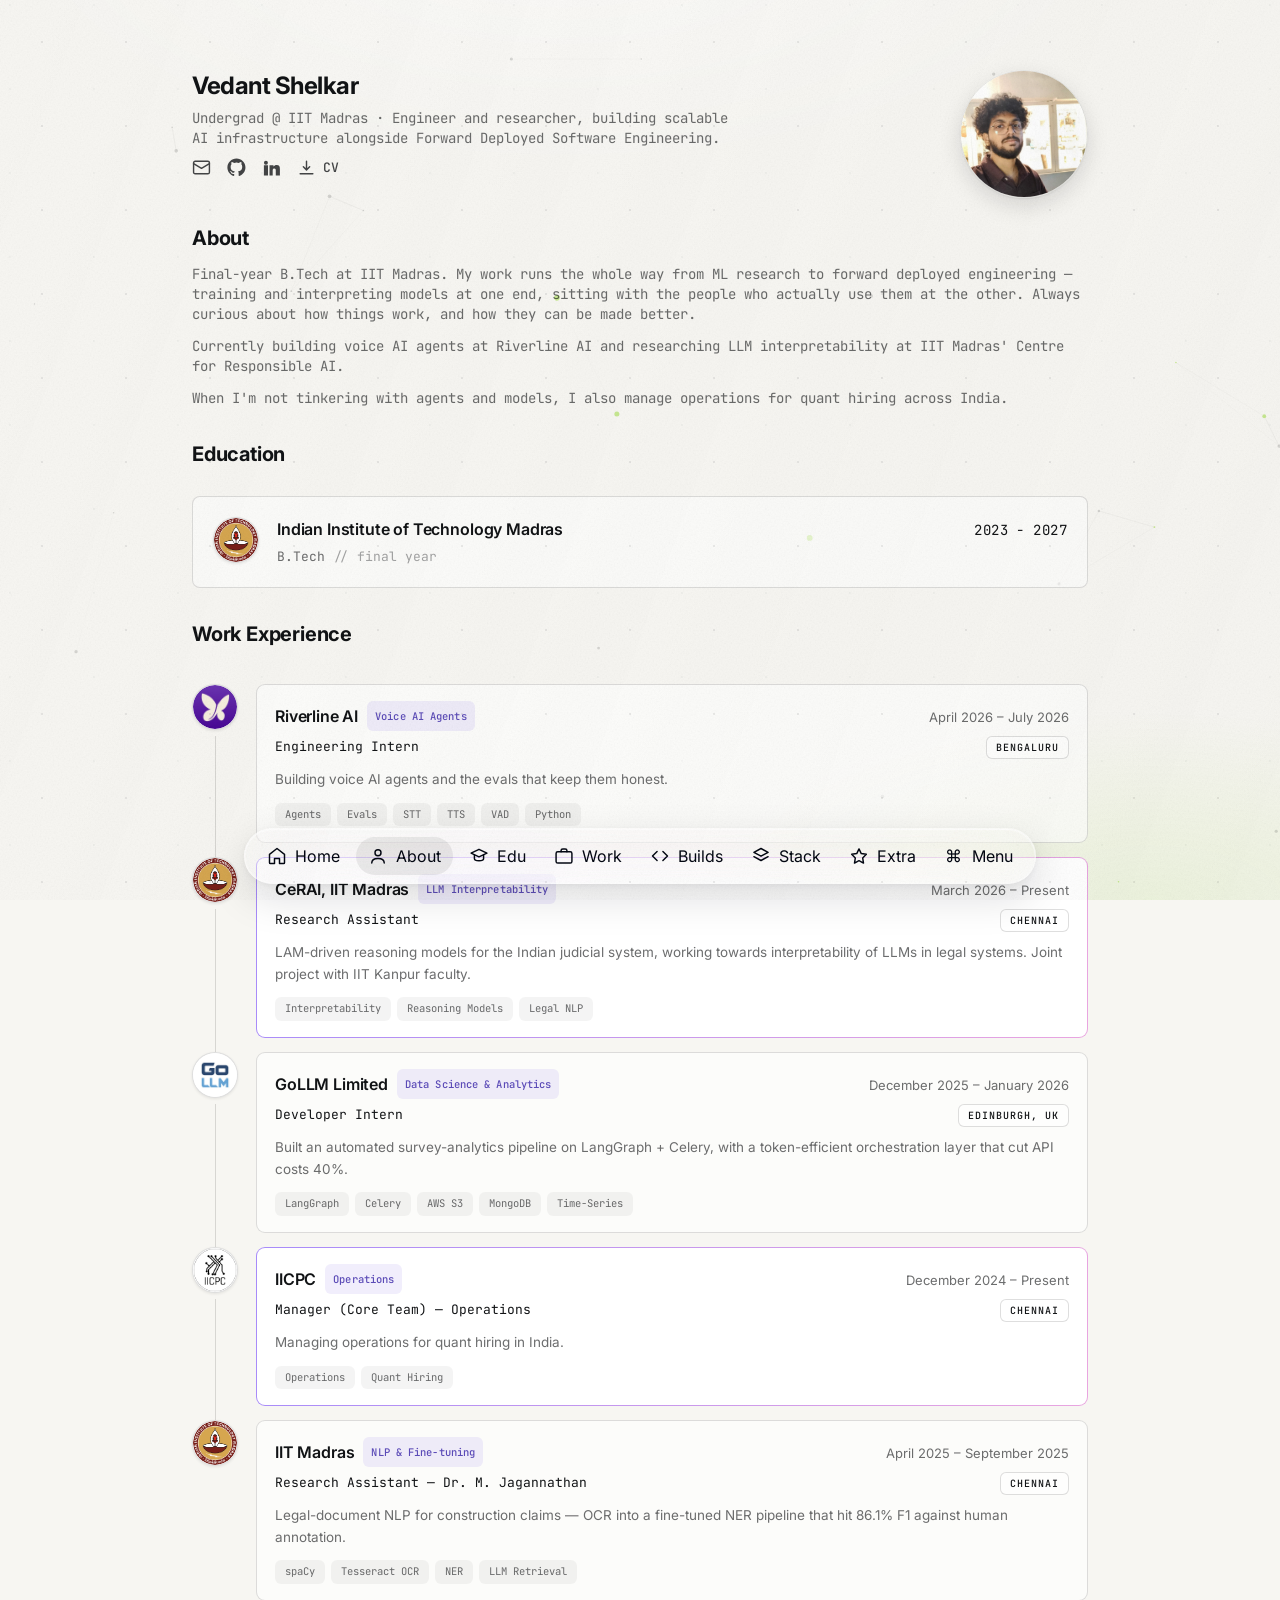
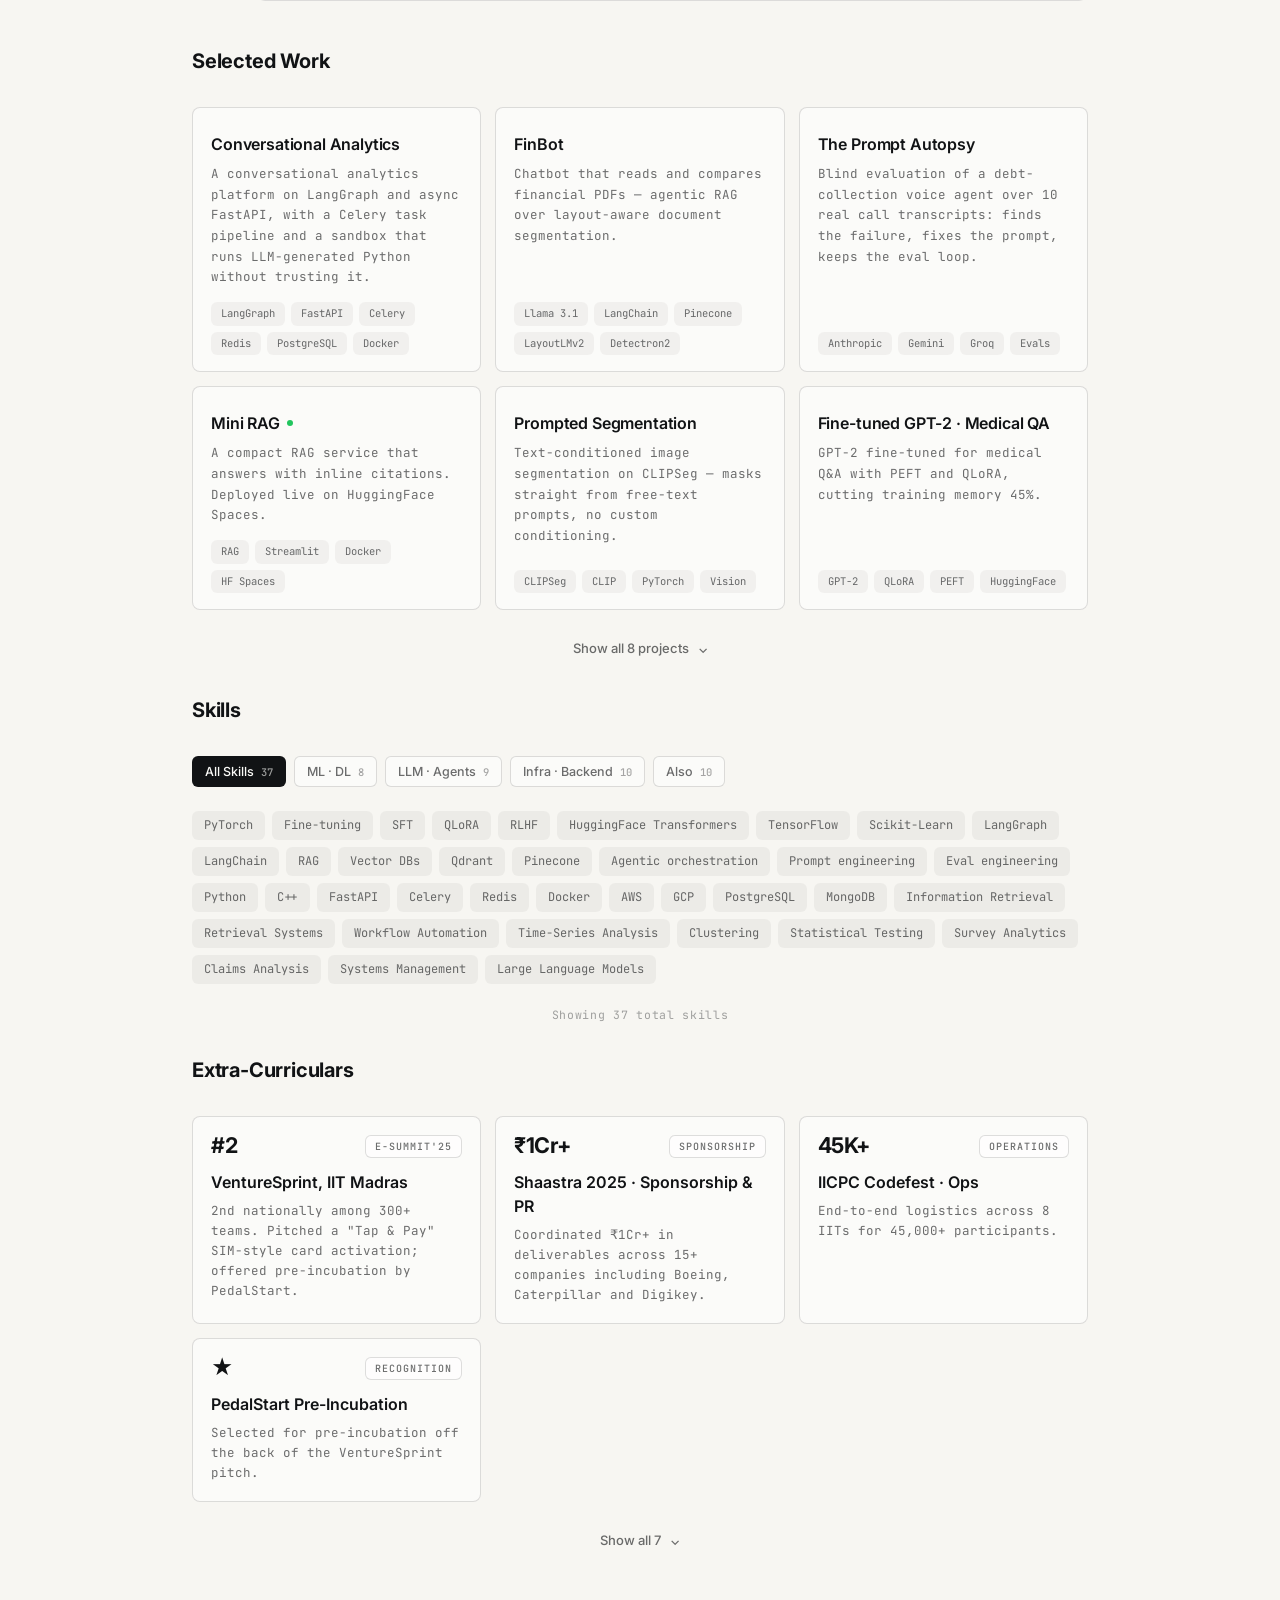
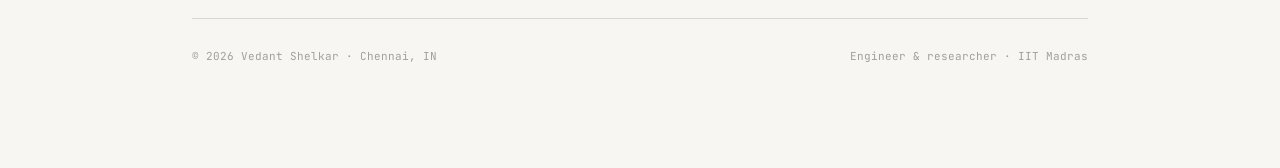
==== commit 529ccdbc: "updated ui" ====
--- a/index.html
+++ b/index.html
@@ -17,8 +17,8 @@
 <link rel="preconnect" href="https://fonts.googleapis.com" />
 <link rel="preconnect" href="https://fonts.gstatic.com" crossorigin />
 <link href="https://fonts.googleapis.com/css2?family=Inter:wght@400;500;600;700;800&family=JetBrains+Mono:wght@400;500;700&display=swap" rel="stylesheet" />
-<link rel="stylesheet" href="css/style.css?v=25" />
-<link rel="stylesheet" href="css/clean.css?v=25" />
+<link rel="stylesheet" href="css/style.css?v=30" />
+<link rel="stylesheet" href="css/clean.css?v=30" />
 </head>
 <body>
 
@@ -36,7 +36,7 @@
   <div class="head-row">
     <div class="head-copy">
       <h1 class="rv">Vedant Shelkar</h1>
-      <p class="head-tag rv" data-d="1">ML Engineer, Building scalable AI infrastructure alongside Forward Deployed Software Engineering.</p>
+      <p class="head-tag rv" data-d="1">Undergrad @ IIT Madras · Engineer and researcher, building scalable AI infrastructure alongside Forward Deployed Software Engineering.</p>
       <div class="head-links rv" data-d="2">
         <a href="mailto:vedantshelkar@gmail.com" aria-label="Email">
           <svg viewBox="0 0 24 24" aria-hidden="true"><rect x="2" y="4" width="20" height="16" rx="2"/><path d="m2 7 10 6 10-6"/></svg>
@@ -69,6 +69,21 @@
   </div>
 </section>
 
+<!-- EDUCATION -->
+<section class="wrap sec" id="education">
+  <h2 class="rv">Education</h2>
+  <div class="edu rv">
+    <span class="tl-logo lg"><img src="img/logos/iitm.webp" alt="" onerror="this.remove()" /><span class="ini">IM</span></span>
+    <div class="edu-main">
+      <div class="edu-top">
+        <div class="edu-name">Indian Institute of Technology Madras</div>
+        <div class="edu-when">2023 - 2027</div>
+      </div>
+      <div class="edu-degree">B.Tech <span class="at">// final year</span></div>
+    </div>
+  </div>
+</section>
+
 <!-- WORK EXPERIENCE -->
 <section class="wrap sec" id="work">
   <h2 class="rv">Work Experience</h2>
@@ -78,7 +93,7 @@
       <span class="tl-logo"><img src="img/logos/riverline.png" alt="" onerror="this.remove()" /><span class="ini">RA</span></span>
       <div class="xp-card">
         <div class="xp-row">
-          <div class="xp-org">Riverline AI <span class="chip">Voice AI Agents</span></div>
+          <div class="xp-org"><a href="https://riverline.ai/" target="_blank" rel="noopener">Riverline AI</a> <span class="chip">Voice AI Agents</span></div>
           <div class="xp-date">April 2026 – July 2026</div>
         </div>
         <div class="xp-row">
@@ -93,9 +108,8 @@
     <div class="xp-item rv">
       <span class="tl-logo"><img src="img/logos/iitm.webp" alt="" onerror="this.remove()" /><span class="ini">IM</span></span>
       <div class="xp-card featured">
-        <a class="xp-jump" href="https://cerai.iitm.ac.in/" target="_blank" rel="noopener" aria-label="CeRAI website">↗</a>
-        <div class="xp-row">
-          <div class="xp-org">CeRAI, IIT Madras <span class="chip">LLM Interpretability</span></div>
+        <div class="xp-row">
+          <div class="xp-org"><a href="https://cerai.iitm.ac.in/" target="_blank" rel="noopener">CeRAI, IIT Madras</a> <span class="chip">LLM Interpretability</span></div>
           <div class="xp-date">March 2026 – Present</div>
         </div>
         <div class="xp-row">
@@ -111,7 +125,7 @@
       <span class="tl-logo"><img src="img/logos/gollm.png" alt="" onerror="this.remove()" /><span class="ini">GL</span></span>
       <div class="xp-card">
         <div class="xp-row">
-          <div class="xp-org">GoLLM Limited <span class="chip">Data Science &amp; Analytics</span></div>
+          <div class="xp-org"><a href="https://gollm.co.uk/" target="_blank" rel="noopener">GoLLM Limited</a> <span class="chip">Data Science &amp; Analytics</span></div>
           <div class="xp-date">December 2025 – January 2026</div>
         </div>
         <div class="xp-row">
@@ -126,9 +140,8 @@
     <div class="xp-item rv">
       <span class="tl-logo"><img src="img/logos/iicpc.png" alt="" onerror="this.remove()" /><span class="ini">IC</span></span>
       <div class="xp-card featured">
-        <a class="xp-jump" href="https://codefest.iicpc.com/" target="_blank" rel="noopener" aria-label="IICPC Codefest website">↗</a>
-        <div class="xp-row">
-          <div class="xp-org">IICPC <span class="chip">Operations</span></div>
+        <div class="xp-row">
+          <div class="xp-org"><a href="https://codefest.iicpc.com/" target="_blank" rel="noopener">IICPC</a> <span class="chip">Operations</span></div>
           <div class="xp-date">December 2024 – Present</div>
         </div>
         <div class="xp-row">
@@ -144,7 +157,7 @@
       <span class="tl-logo"><img src="img/logos/iitm.webp" alt="" onerror="this.remove()" /><span class="ini">IM</span></span>
       <div class="xp-card">
         <div class="xp-row">
-          <div class="xp-org">IIT Madras <span class="chip">NLP &amp; Fine-tuning</span></div>
+          <div class="xp-org"><a href="https://www.iitm.ac.in/" target="_blank" rel="noopener">IIT Madras</a> <span class="chip">NLP &amp; Fine-tuning</span></div>
           <div class="xp-date">April 2025 – September 2025</div>
         </div>
         <div class="xp-row">
@@ -255,26 +268,11 @@
   <div class="more-wrap"><button class="more-btn" type="button" id="extraMore" aria-expanded="false">Show all <i>⌄</i></button></div>
 </section>
 
-<!-- EDUCATION -->
-<section class="wrap sec" id="education">
-  <h2 class="rv">Education</h2>
-  <div class="edu rv">
-    <span class="tl-logo lg"><img src="img/logos/iitm.webp" alt="" onerror="this.remove()" /><span class="ini">IM</span></span>
-    <div class="edu-main">
-      <div class="edu-top">
-        <div class="edu-name">Indian Institute of Technology Madras</div>
-        <div class="edu-when">2023 - 2027</div>
-      </div>
-      <div class="edu-degree">B.Tech <span class="at">// final year</span></div>
-    </div>
-  </div>
-</section>
-
 <footer class="wrap">
   <span>© 2026 Vedant Shelkar · Chennai, IN</span>
-  <span>ML Engineer · IIT Madras</span>
+  <span>Engineer &amp; researcher · IIT Madras</span>
 </footer>
 
-<script src="js/main.js?v=25"></script>
+<script src="js/main.js?v=30"></script>
 </body>
 </html>
--- a/css/clean.css
+++ b/css/clean.css
@@ -34,21 +34,22 @@
 .head h1{font-size:24px;font-weight:700;letter-spacing:-.02em;line-height:32px}
 /* balance keeps the two lines even instead of orphaning the last word */
 .head-tag{margin-top:6px;font-family:var(--mono);font-size:14px;line-height:20px;color:var(--muted);text-wrap:balance}
-.head-links{margin-top:6px;display:flex;flex-wrap:wrap;gap:8px}
-.head-links a{display:inline-flex;align-items:center;justify-content:center;gap:7px;width:32px;height:32px;
-  border:1px solid var(--line);border-radius:6px;background:#fff;color:var(--ink);transition:background .2s,border-color .2s}
-.head-links a.wide{width:auto;padding:0 12px;font-family:var(--mono);font-size:13px;font-weight:500;color:var(--muted)}
-.head-links a:hover{background:var(--void-2);border-color:rgba(17,19,21,.26)}
-.head-links svg{width:16px;height:16px;fill:none;stroke:currentColor;stroke-width:1.8;stroke-linecap:round;stroke-linejoin:round}
+/* bare icons — no boxes, no fills */
+.head-links{margin-top:10px;display:flex;flex-wrap:wrap;align-items:center;gap:16px}
+.head-links a{display:inline-flex;align-items:center;justify-content:center;gap:7px;
+  border:0;background:none;padding:0;color:var(--ink);opacity:.78;transition:opacity .2s,transform .2s}
+.head-links a.wide{font-family:var(--mono);font-size:13px;font-weight:500}
+.head-links a:hover{opacity:1;transform:translateY(-1px)}
+.head-links svg{width:19px;height:19px;fill:none;stroke:currentColor;stroke-width:1.8;stroke-linecap:round;stroke-linejoin:round}
 .head-links svg.fill{fill:currentColor;stroke:none}
 
 /* ---------- photo: reference size, bordered + glossy, no paperclip ---------- */
 .head-photo{position:relative;flex:0 0 auto;line-height:0}
-.head-photo img{width:112px;height:112px;object-fit:cover;object-position:center 30%;border-radius:12px;
+.head-photo img{width:128px;height:128px;object-fit:cover;object-position:center 30%;border-radius:50%;
   border:1px solid rgba(17,19,21,.10);
   box-shadow:0 8px 22px rgba(17,19,21,.13),0 1px 2px rgba(17,19,21,.07)}
 /* the gloss sheen */
-.head-photo::after{content:"";position:absolute;inset:0;border-radius:12px;pointer-events:none;
+.head-photo::after{content:"";position:absolute;inset:0;border-radius:50%;pointer-events:none;
   background:linear-gradient(158deg,rgba(255,255,255,.38),rgba(255,255,255,.06) 40%,rgba(255,255,255,0) 62%)}
 
 /* ---------- sections + heading hierarchy ---------- */
@@ -104,11 +105,20 @@
 /* ---------- experience: rail + cards ---------- */
 .xp{margin-top:20px}
 .xp-item{position:relative;display:grid;grid-template-columns:46px 1fr;gap:18px;align-items:start;padding-bottom:14px}
+
+/* the vertical rail between the logos, as it was before the curve experiment */
+.xp{position:relative}
 .xp-item:not(:last-child)::after{content:"";position:absolute;left:23px;top:52px;bottom:0;
   width:1px;background:var(--line)}
 .xp-card{position:relative;border:1px solid var(--line);border-radius:9px;padding:16px 18px;
-  background:rgba(255,255,255,.62);transition:background .25s,border-color .25s}
+  background:rgba(255,255,255,.62);transition:background .25s,border-color .25s;
+  transform-origin:left center;will-change:transform}
 .xp-card:hover{background:#fff}
+.tl-logo{transform-origin:center;will-change:transform}
+
+/* company name is the link — inherits colour, only reveals itself on hover */
+.xp-org a{color:inherit;text-decoration:none}
+.xp-org a:hover{text-decoration:underline;text-decoration-thickness:1.5px;text-underline-offset:3px}
 .xp-row{display:flex;justify-content:space-between;align-items:baseline;gap:14px;flex-wrap:wrap}
 .xp-row+.xp-row{margin-top:5px}
 .xp-org{font-family:var(--sans);font-size:16px;font-weight:600;line-height:24px;letter-spacing:-.01em;display:flex;align-items:center;gap:9px;flex-wrap:wrap}
@@ -125,13 +135,7 @@
 .xp-card.featured{border-color:transparent;
   background-image:linear-gradient(#fff,#fff),linear-gradient(100deg,#a78bfa,#e9a5e0);
   background-origin:border-box;background-clip:padding-box,border-box}
-.xp-jump{position:absolute;top:-11px;right:-11px;width:26px;height:26px;border-radius:6px;
-  display:flex;align-items:center;justify-content:center;font-size:13px;
-  background:#7c65e0;color:#fff;box-shadow:0 3px 10px rgba(124,101,224,.4);transition:transform .2s}
-.xp-jump:hover{transform:translateY(-2px)}
 .xp.collapsed .xp-item:nth-child(n+4){display:none}
-/* no dangling rail under the last visible card while collapsed */
-.xp.collapsed .xp-item:nth-child(3)::after{display:none}
 
 /* ---------- tiles ---------- */
 .tiles{grid-template-columns:repeat(auto-fill,minmax(250px,1fr));gap:14px}
@@ -214,7 +218,6 @@
   .contact-links{grid-template-columns:1fr}
   .sec{padding-top:44px}
   .xp-item{grid-template-columns:38px 1fr;gap:12px}
-  .xp-item:not(:last-child)::after{left:19px;top:44px}
   .tl-logo{width:38px;height:38px}
   .xp-date{font-size:12px}
 }
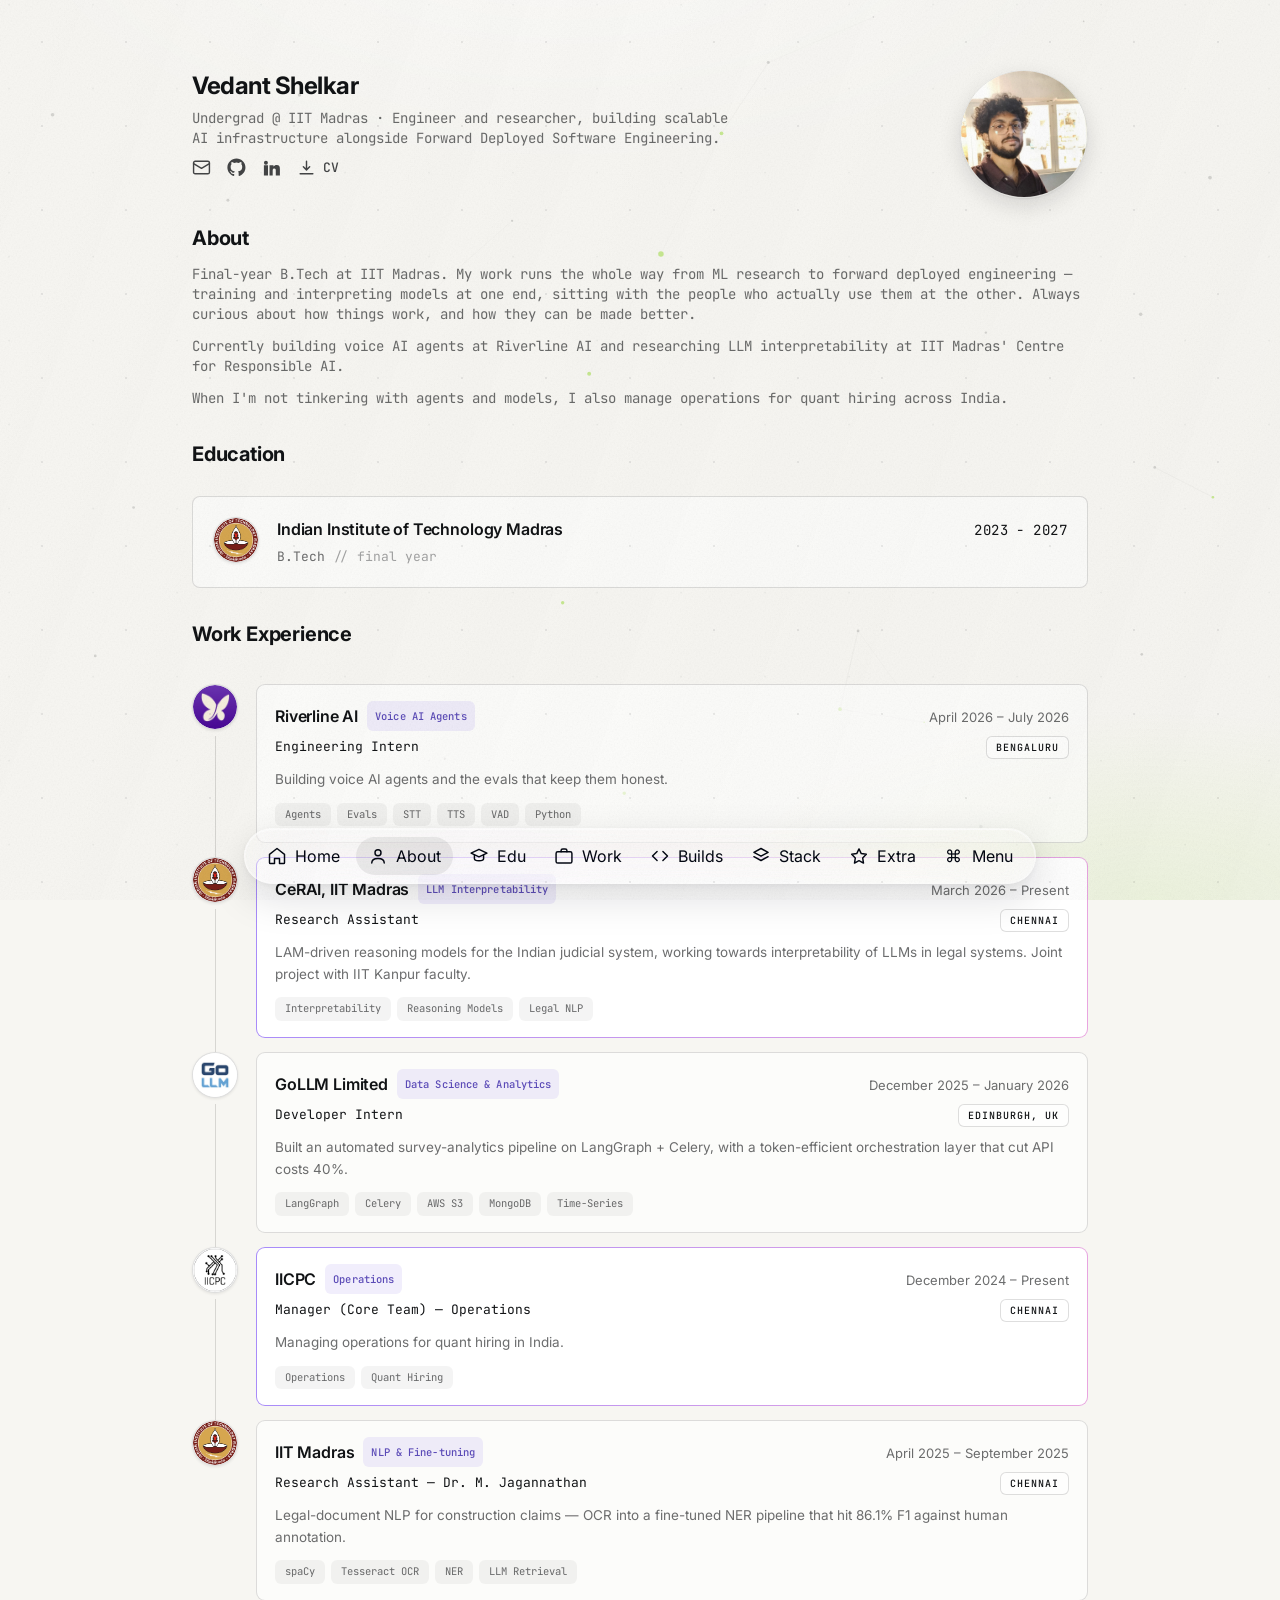
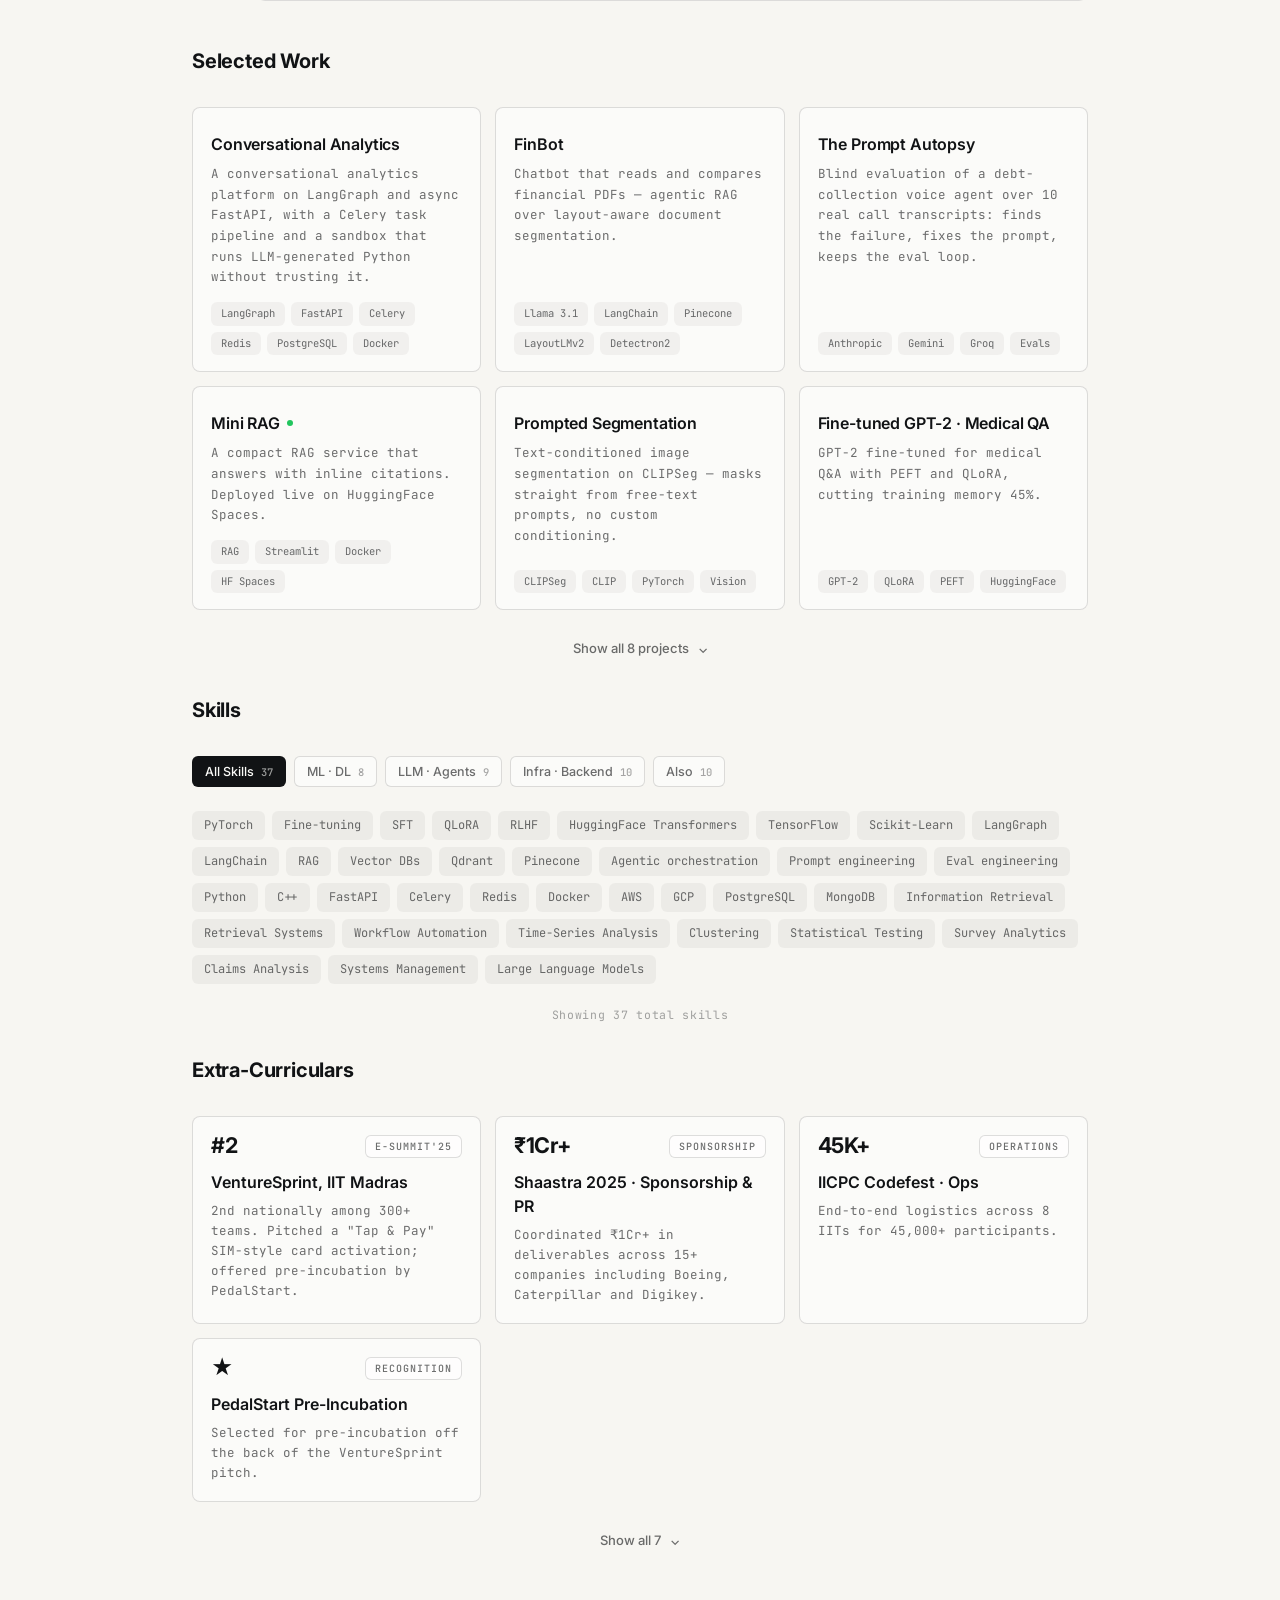
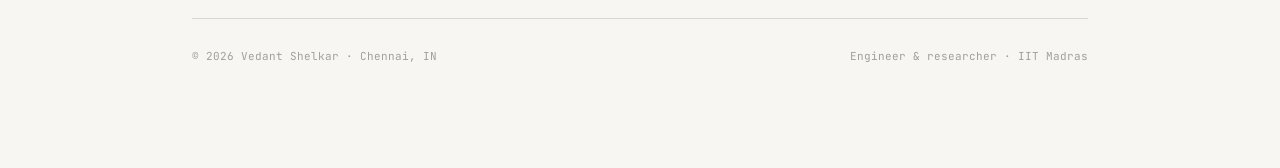
==== commit fdcad421: "vercel analytics" ====
--- a/index.html
+++ b/index.html
@@ -274,5 +274,10 @@
 </footer>
 
 <script src="js/main.js?v=30"></script>
+
+<!-- Vercel Web Analytics (plain-HTML integration — no npm, no React).
+     Vercel serves /_vercel/insights/* on the deployment, so this 404s locally. -->
+<script>window.va=window.va||function(){(window.vaq=window.vaq||[]).push(arguments)};</script>
+<script defer src="/_vercel/insights/script.js"></script>
 </body>
 </html>
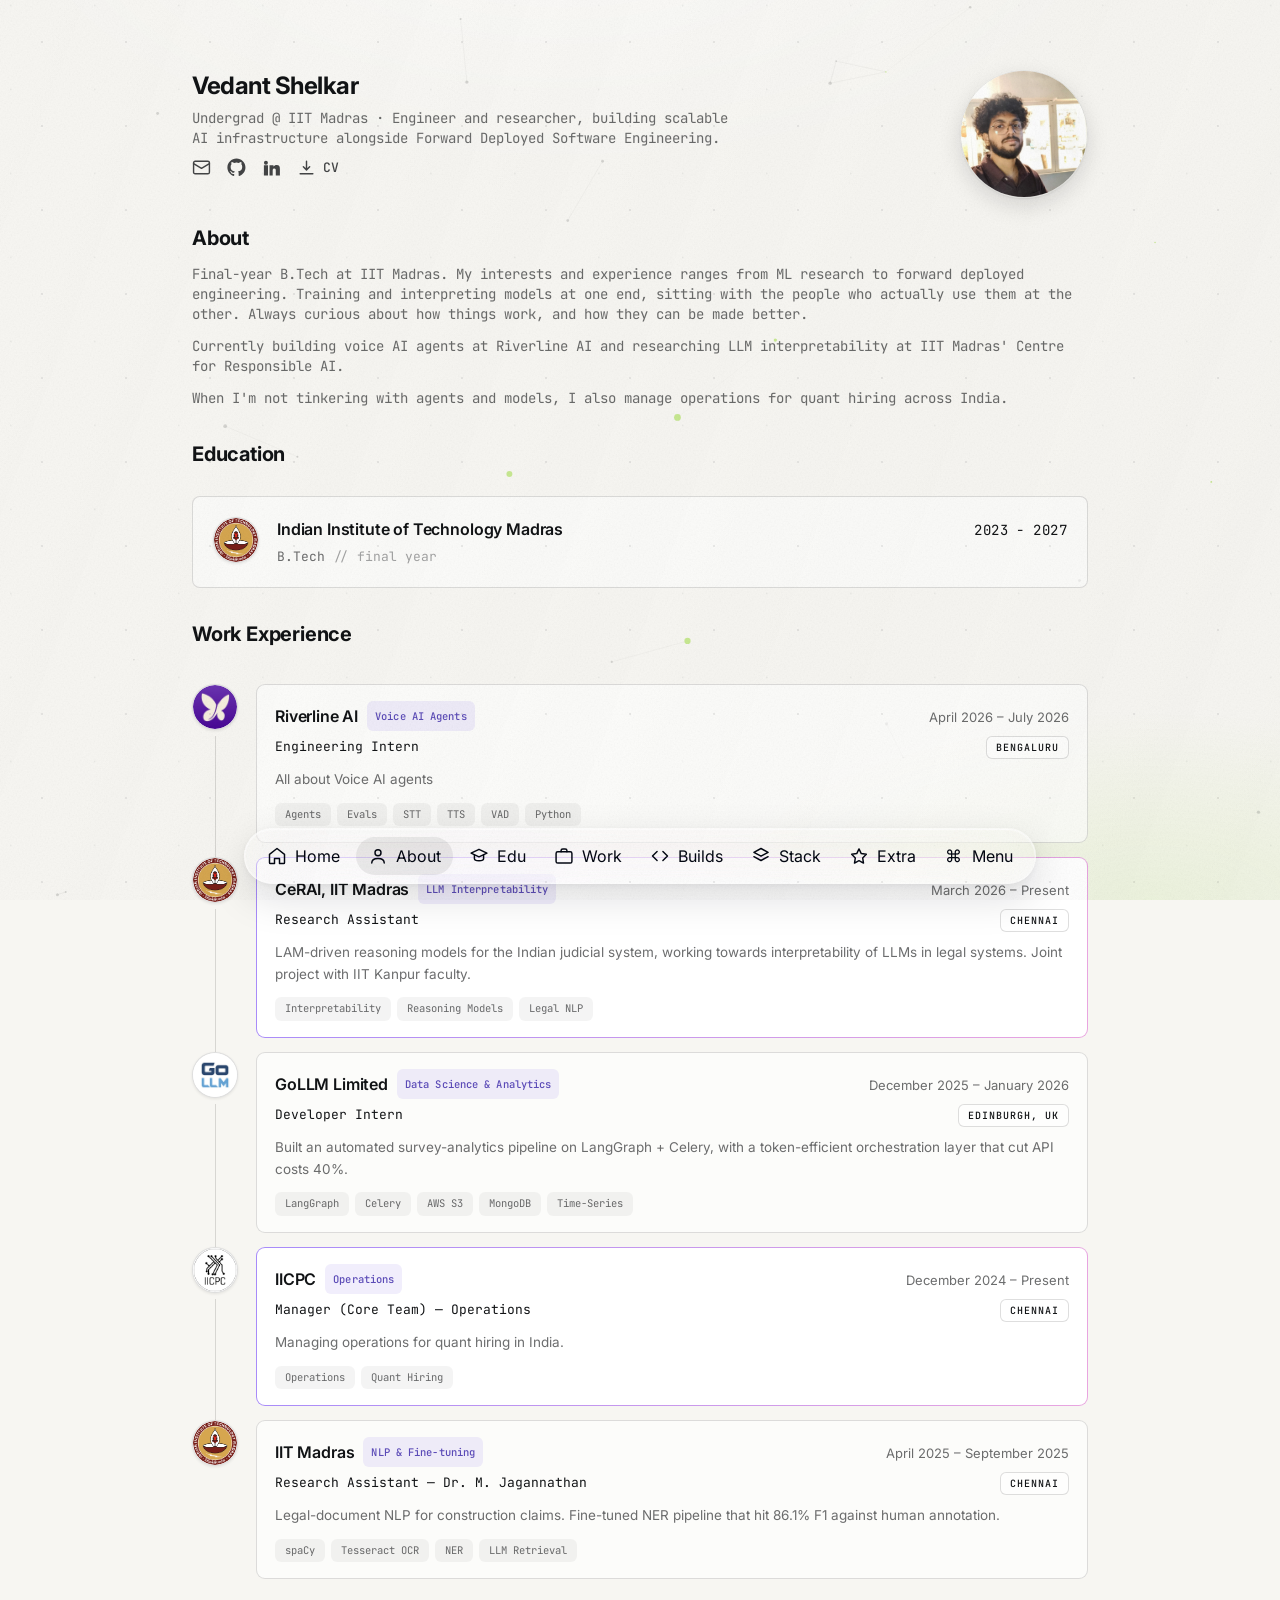
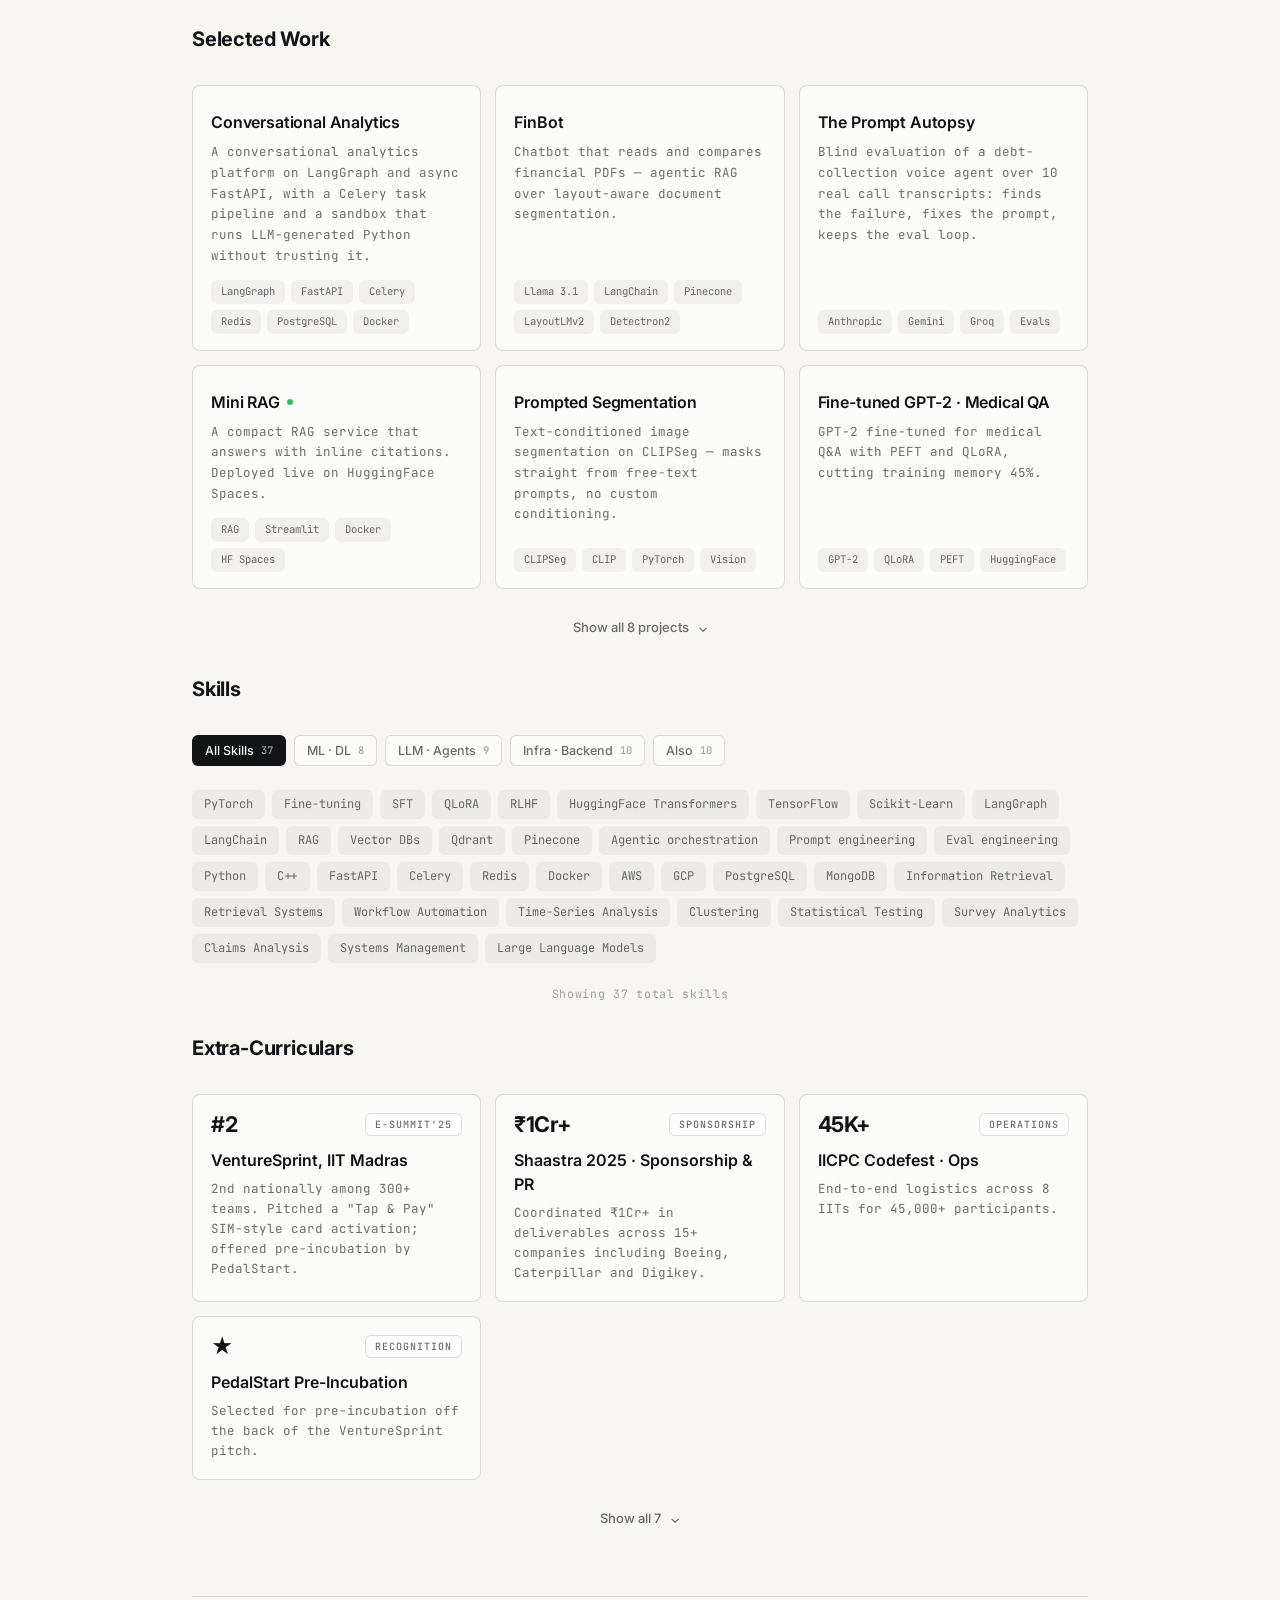
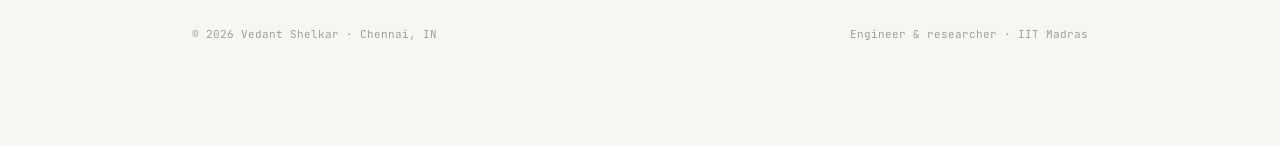
==== commit 31c7a237: "updated bio" ====
--- a/index.html
+++ b/index.html
@@ -63,7 +63,7 @@
 <section class="wrap sec" id="about">
   <h2 class="rv">About</h2>
   <div class="prose rv">
-    <p>Final-year B.Tech at IIT Madras. My work runs the whole way from ML research to forward deployed engineering — training and interpreting models at one end, sitting with the people who actually use them at the other. Always curious about how things work, and how they can be made better.</p>
+    <p>Final-year B.Tech at IIT Madras. My interests and experience ranges from ML research to forward deployed engineering. Training and interpreting models at one end, sitting with the people who actually use them at the other. Always curious about how things work, and how they can be made better.</p>
     <p>Currently building voice AI agents at Riverline AI and researching LLM interpretability at IIT Madras' Centre for Responsible AI.</p>
     <p>When I'm not tinkering with agents and models, I also manage operations for quant hiring across India.</p>
   </div>
@@ -100,7 +100,7 @@
           <div class="xp-role">Engineering Intern</div>
           <span class="badge">Bengaluru</span>
         </div>
-        <p class="xp-desc">Building voice AI agents and the evals that keep them honest.</p>
+        <p class="xp-desc">All about Voice AI agents</p>
         <div class="xp-tags"><span class="tag">Agents</span><span class="tag">Evals</span><span class="tag">STT</span><span class="tag">TTS</span><span class="tag">VAD</span><span class="tag">Python</span></div>
       </div>
     </div>
@@ -164,7 +164,7 @@
           <div class="xp-role">Research Assistant — Dr. M. Jagannathan</div>
           <span class="badge">Chennai</span>
         </div>
-        <p class="xp-desc">Legal-document NLP for construction claims — OCR into a fine-tuned NER pipeline that hit 86.1% F1 against human annotation.</p>
+        <p class="xp-desc">Legal-document NLP for construction claims. Fine-tuned NER pipeline that hit 86.1% F1 against human annotation.</p>
         <div class="xp-tags"><span class="tag">spaCy</span><span class="tag">Tesseract OCR</span><span class="tag">NER</span><span class="tag">LLM Retrieval</span></div>
       </div>
     </div>
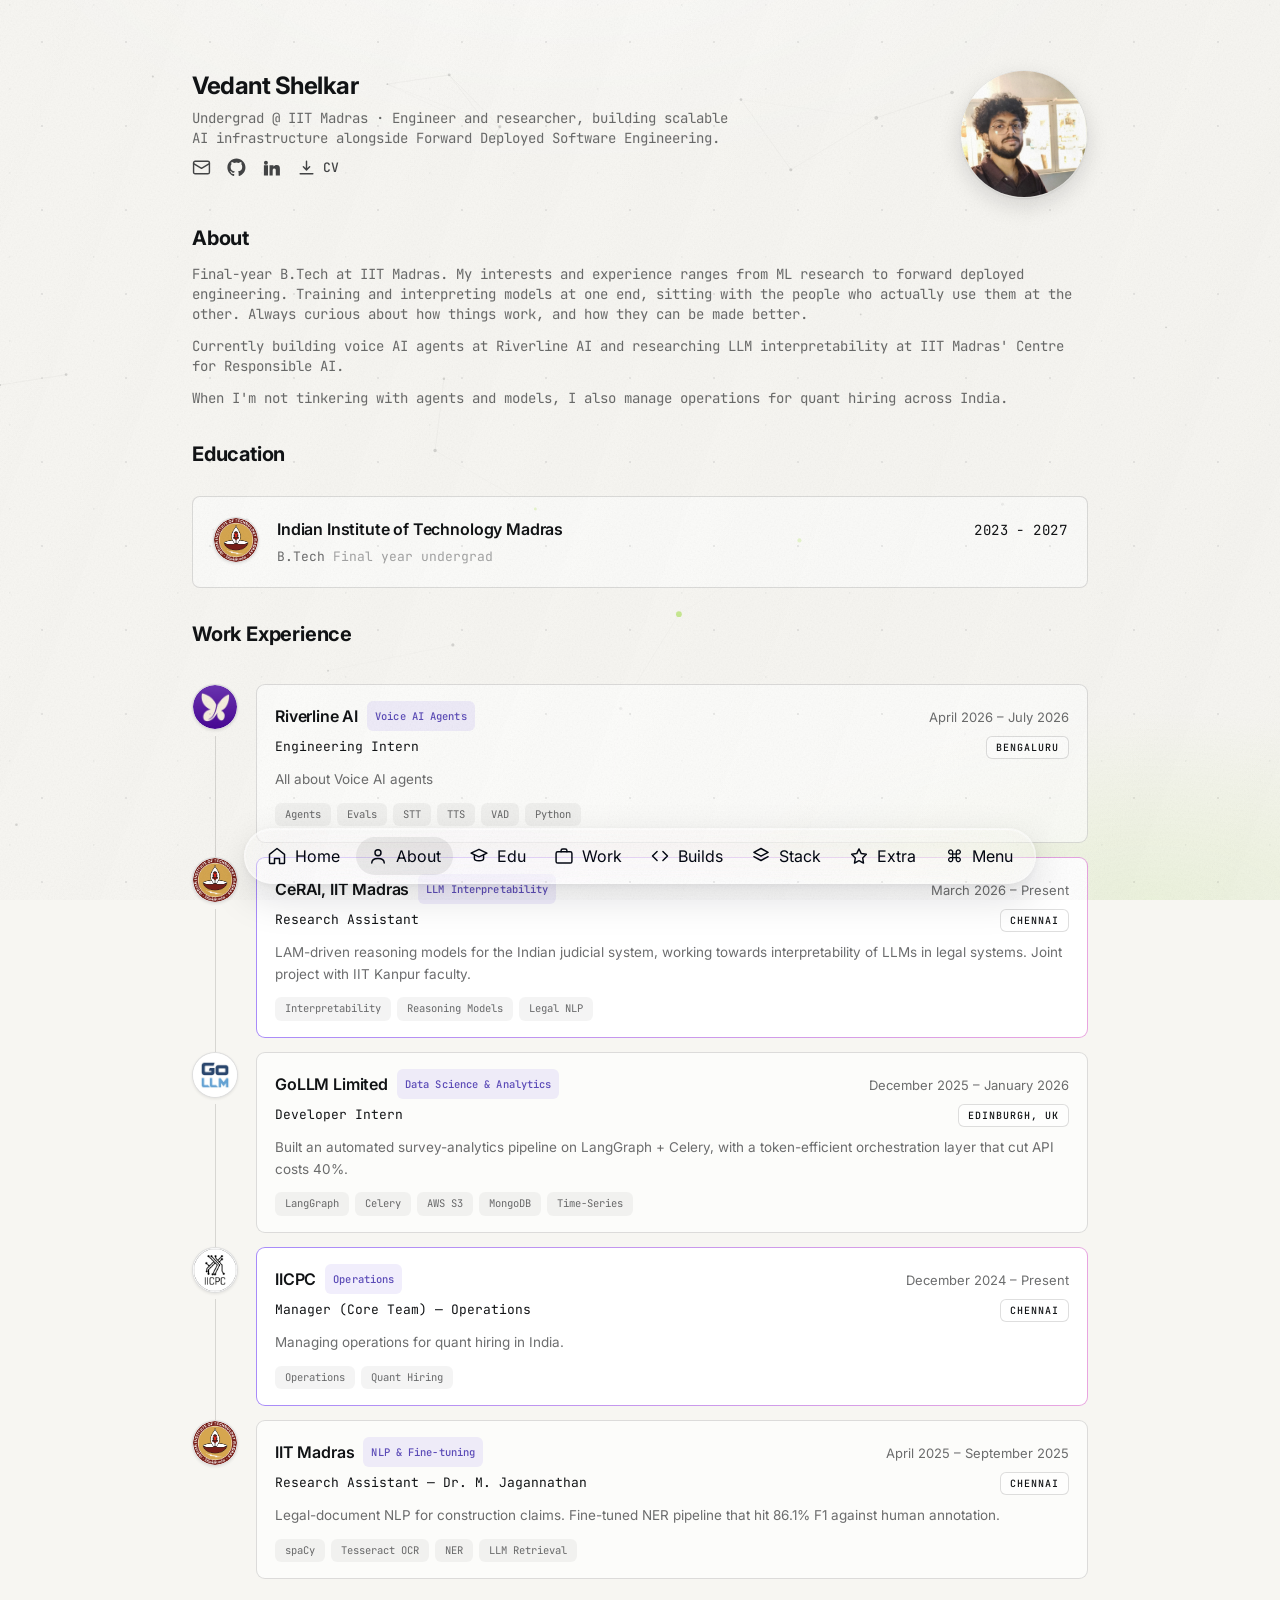
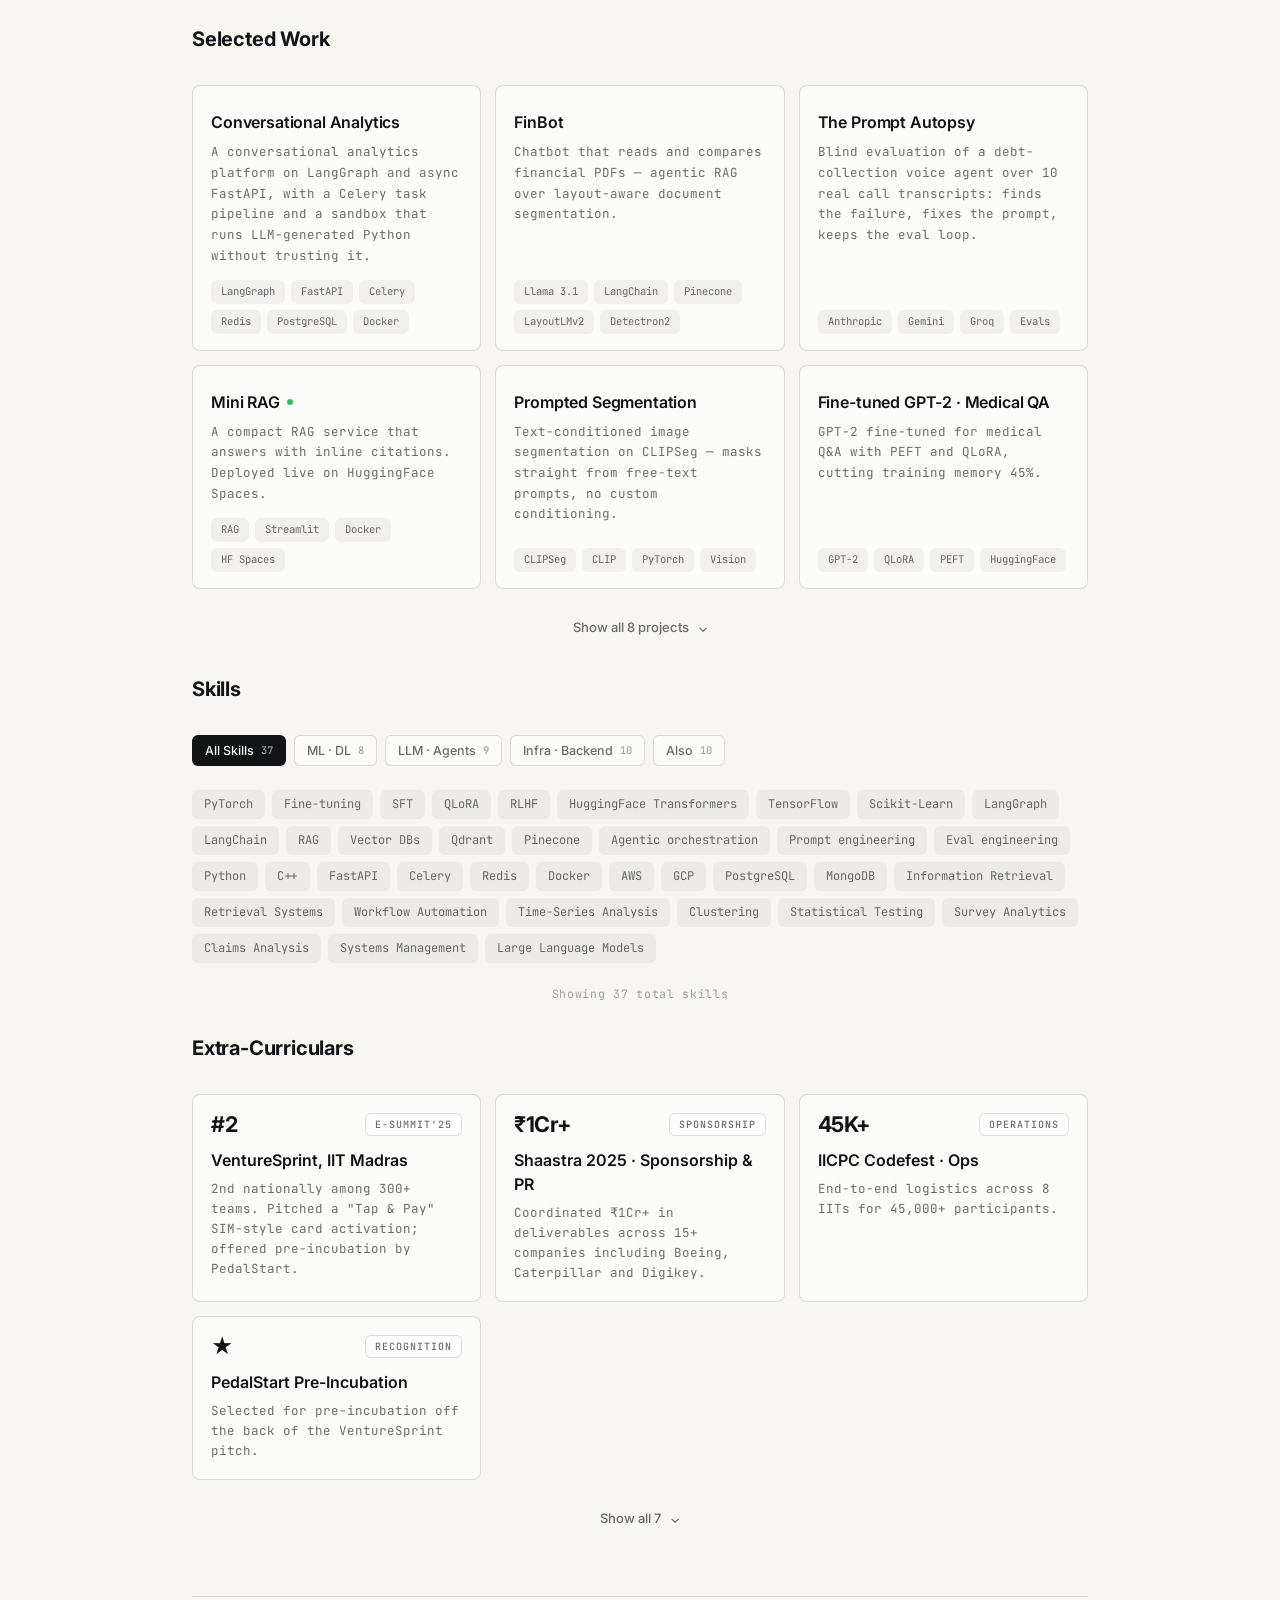
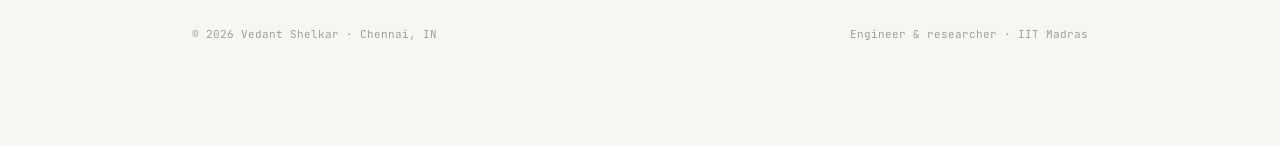
==== commit ab3dc055: "updated edu" ====
--- a/index.html
+++ b/index.html
@@ -79,7 +79,7 @@
         <div class="edu-name">Indian Institute of Technology Madras</div>
         <div class="edu-when">2023 - 2027</div>
       </div>
-      <div class="edu-degree">B.Tech <span class="at">// final year</span></div>
+      <div class="edu-degree">B.Tech <span class="at">Final year undergrad</span></div>
     </div>
   </div>
 </section>
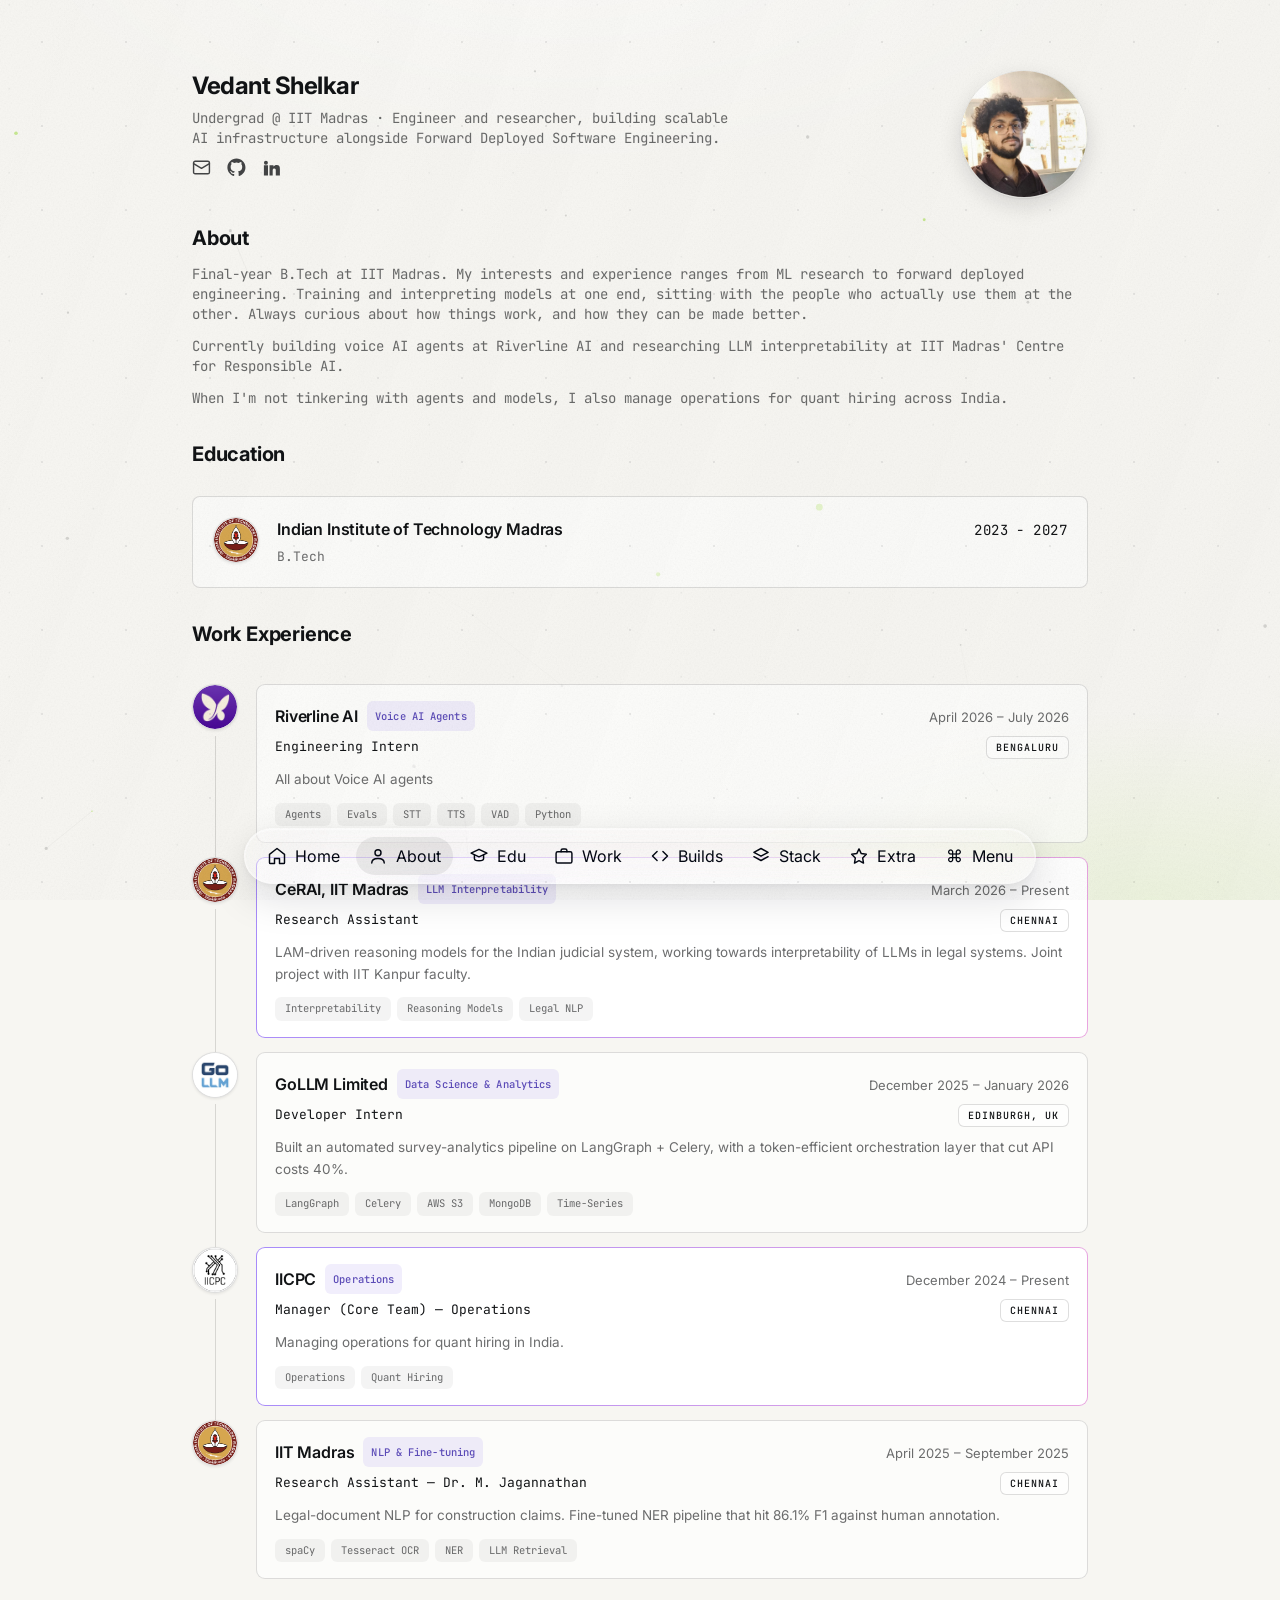
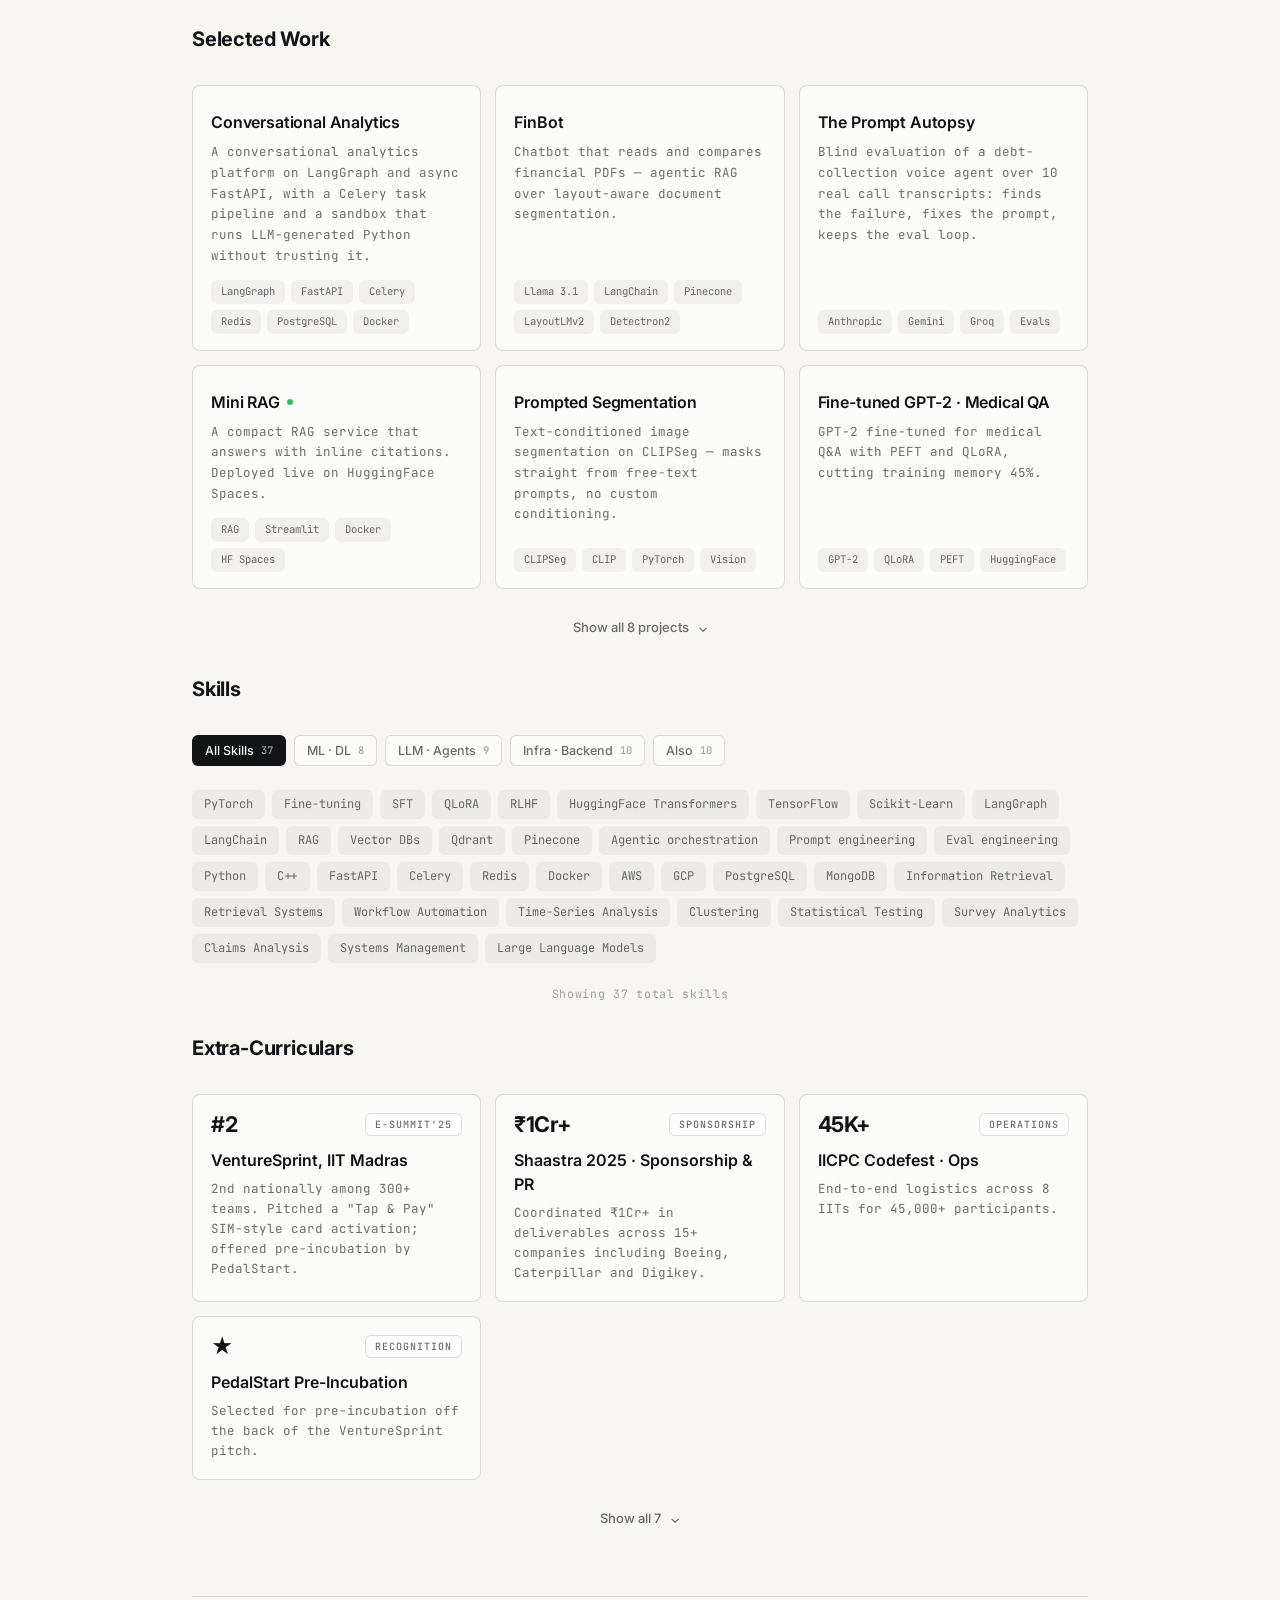
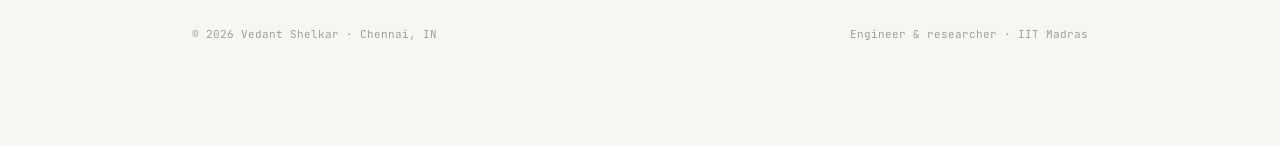
==== commit db31cd7f: "cv hidden" ====
--- a/index.html
+++ b/index.html
@@ -47,10 +47,12 @@
         <a href="https://www.linkedin.com/in/vedant-shelkar-5a9a59281/" target="_blank" rel="noopener" aria-label="LinkedIn">
           <svg viewBox="0 0 24 24" class="fill" aria-hidden="true"><path d="M4.98 3.5a2.5 2.5 0 1 1 0 5 2.5 2.5 0 0 1 0-5zM2.4 9h5.2v13H2.4zM9.5 9h5v1.8h.1c.7-1.3 2.3-2.1 3.9-2.1 3.3 0 4.1 2 4.1 5.1V22h-5.2v-6.3c0-1.5-.5-2.4-1.8-2.4-1.1 0-1.7.7-2 1.4-.1.3-.1.7-.1 1V22h-4z"/></svg>
         </a>
+        <!-- TEMPORARILY HIDDEN: CV download. To restore, delete this comment wrapper.
         <a class="wide" href="Vedant_Shelkar_Resume.pdf" target="_blank" rel="noopener">
           <svg viewBox="0 0 24 24" aria-hidden="true"><path d="M12 4v11m0 0 4-4m-4 4-4-4"/><path d="M4 20h16"/></svg>
           <span>CV</span>
         </a>
+        -->
       </div>
     </div>
     <div class="head-photo rv" data-d="1">
@@ -79,7 +81,7 @@
         <div class="edu-name">Indian Institute of Technology Madras</div>
         <div class="edu-when">2023 - 2027</div>
       </div>
-      <div class="edu-degree">B.Tech <span class="at">Final year undergrad</span></div>
+      <div class="edu-degree">B.Tech</div>
     </div>
   </div>
 </section>
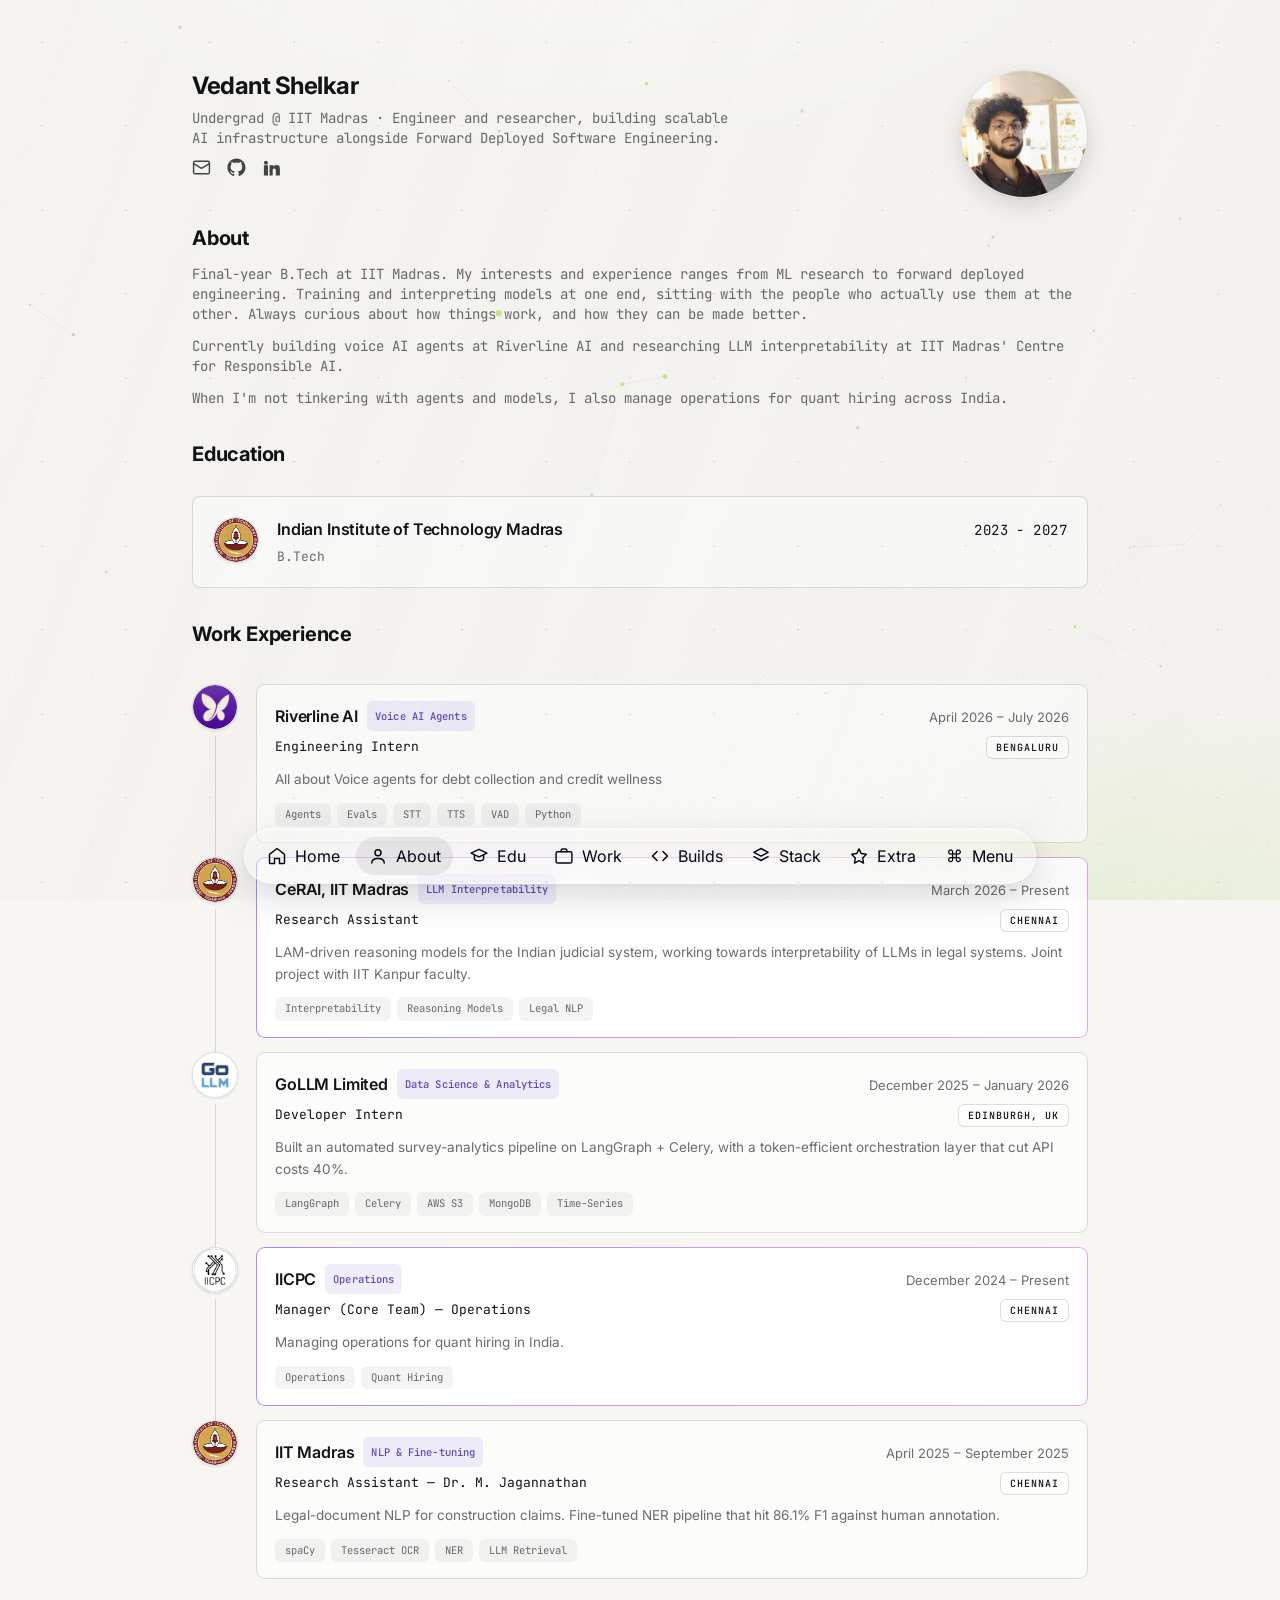
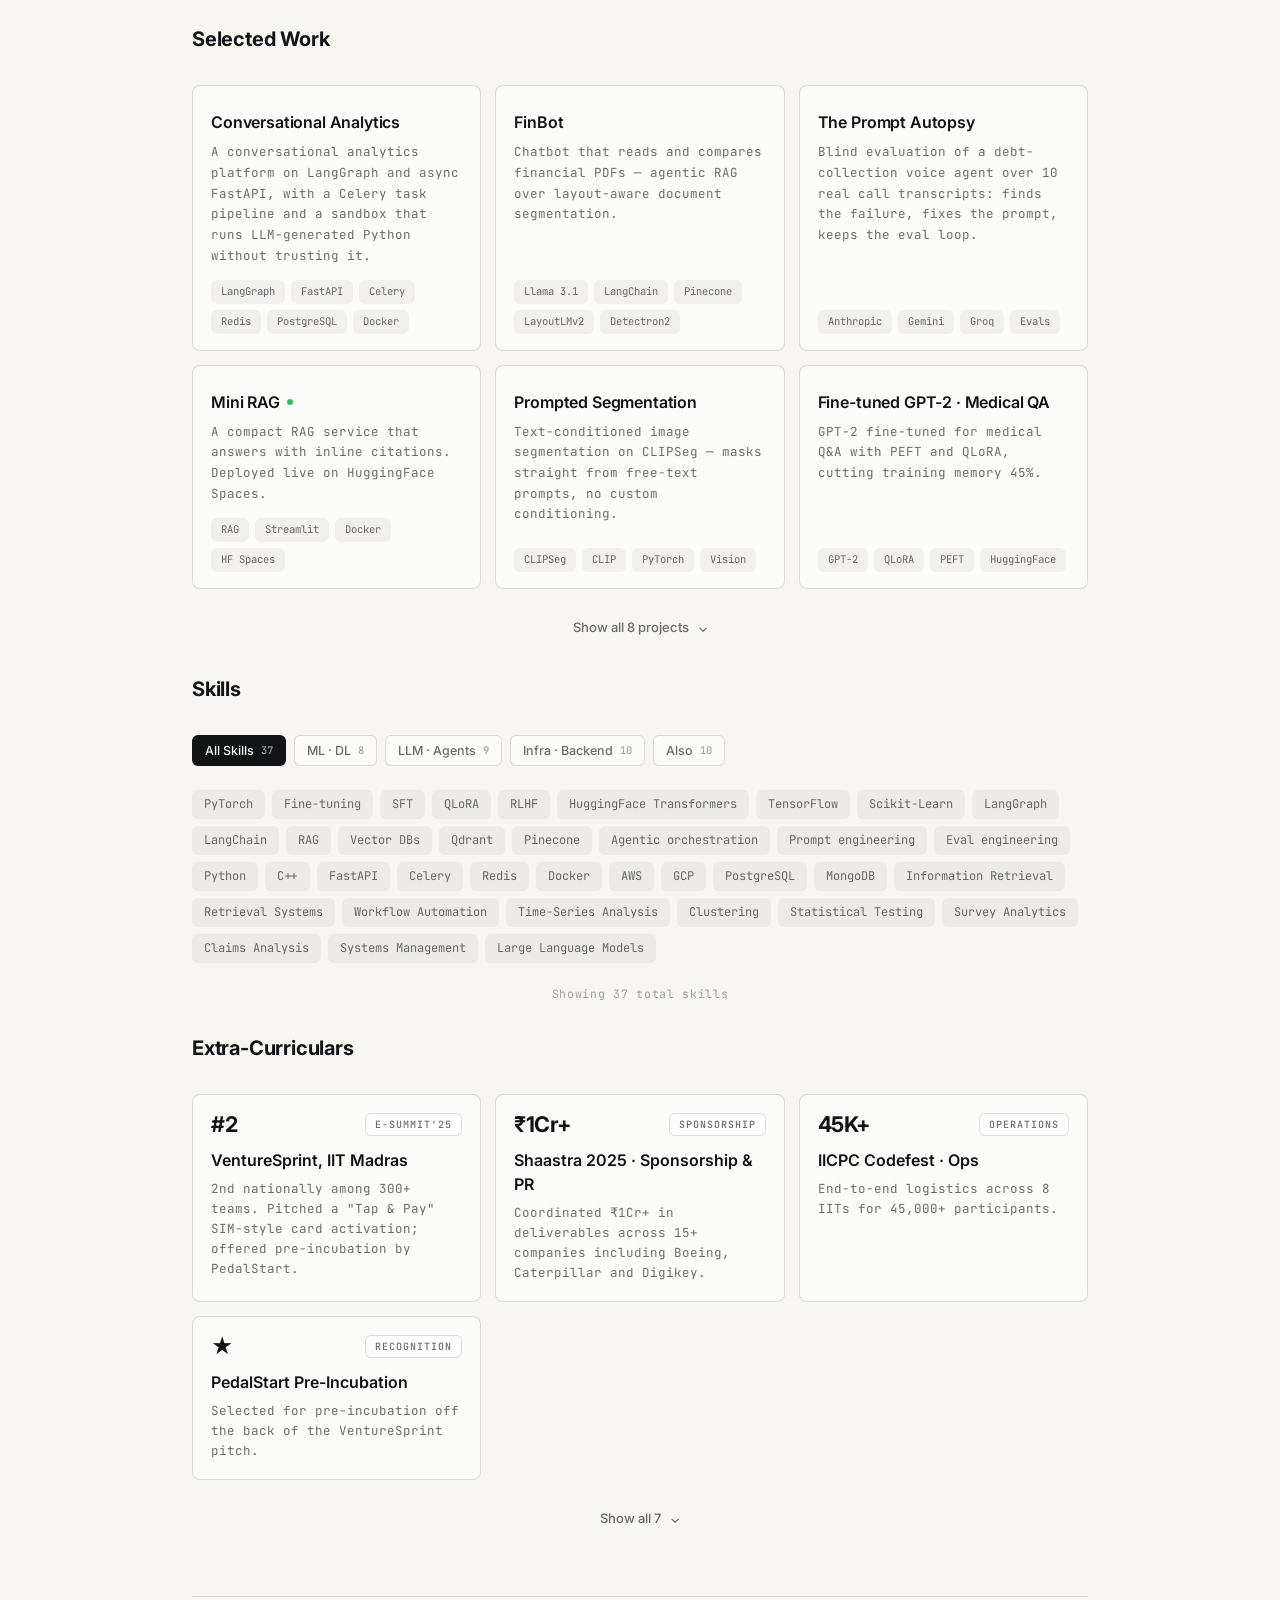
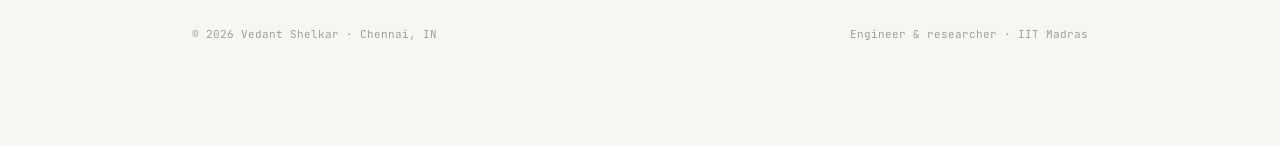
==== commit d8a20530: "updated riverlineinfo" ====
--- a/index.html
+++ b/index.html
@@ -102,7 +102,7 @@
           <div class="xp-role">Engineering Intern</div>
           <span class="badge">Bengaluru</span>
         </div>
-        <p class="xp-desc">All about Voice AI agents</p>
+        <p class="xp-desc">All about Voice agents for debt collection and credit wellness</p>
         <div class="xp-tags"><span class="tag">Agents</span><span class="tag">Evals</span><span class="tag">STT</span><span class="tag">TTS</span><span class="tag">VAD</span><span class="tag">Python</span></div>
       </div>
     </div>
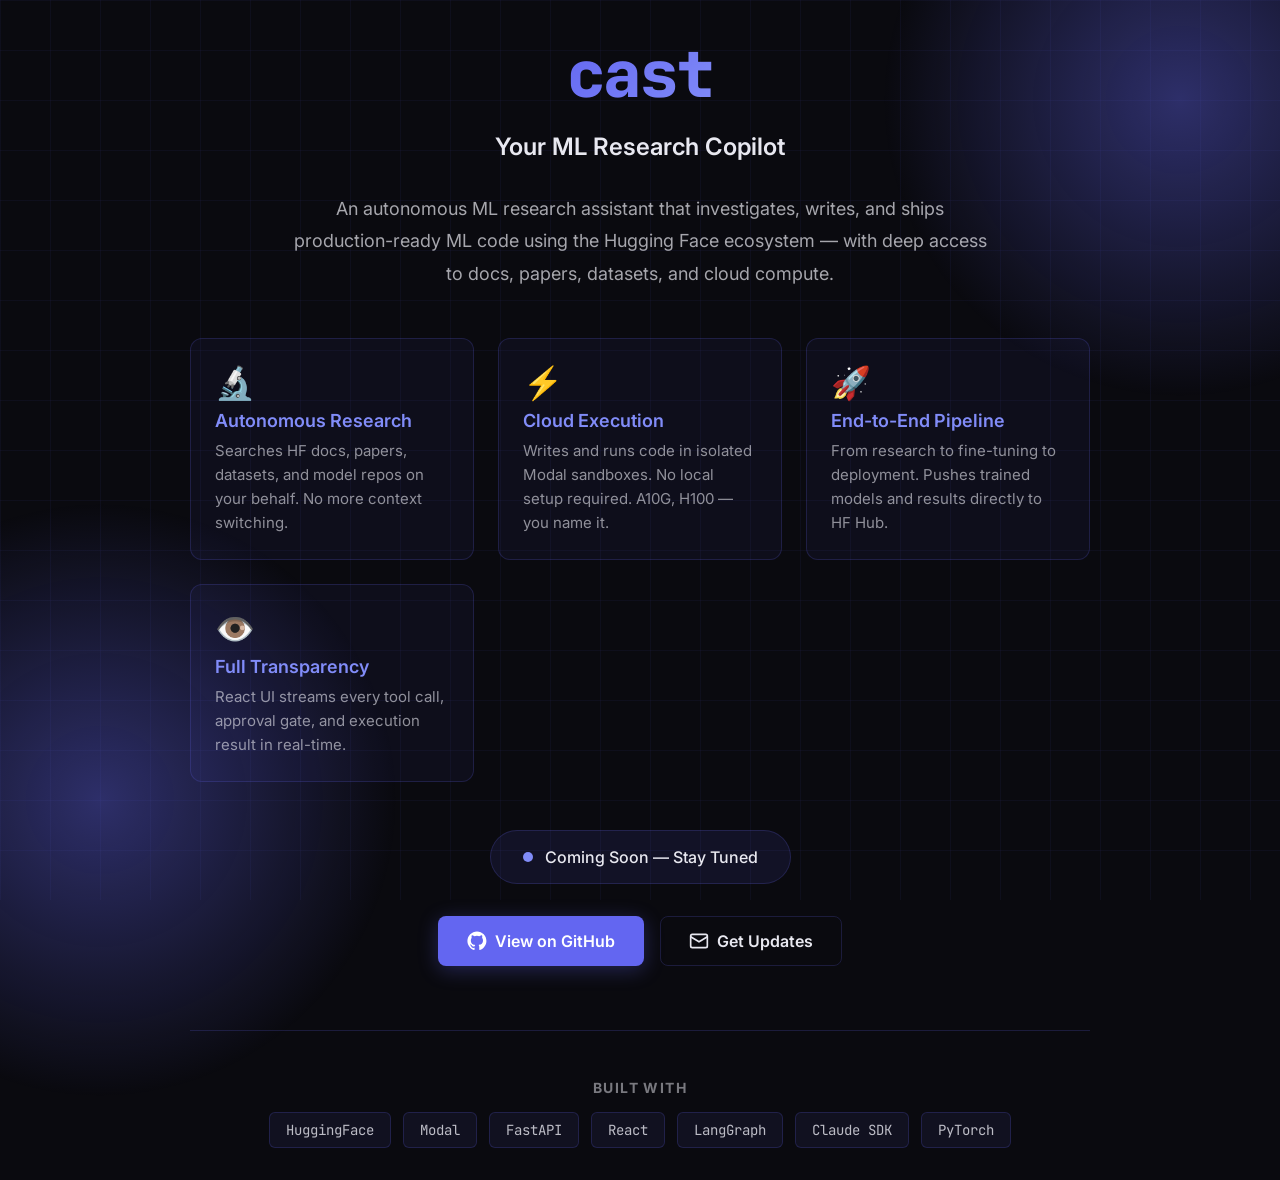
==== commit fc7534bb: "feat: add Cast CLI coming soon page (temporary)" ====
--- a/index.html
+++ b/index.html
@@ -3,283 +3,396 @@
 <head>
 <meta charset="UTF-8" />
 <meta name="viewport" content="width=device-width, initial-scale=1.0" />
-<title>Vedant Shelkar — ML / AI Engineer</title>
-<meta name="description" content="Vedant Shelkar — Machine Learning & AI Engineer, IIT Madras. Building agentic systems, RAG pipelines, and LLM infrastructure." />
+<title>Cast CLI — Coming Soon</title>
+<meta name="description" content="Cast — An ML research assistant that autonomously investigates, writes, and ships ML code using the Hugging Face ecosystem." />
 <link rel="icon" href="favicon.svg" type="image/svg+xml" />
-<link rel="canonical" href="https://vedantshelkar.space/" />
-<meta property="og:type" content="website" />
-<meta property="og:url" content="https://vedantshelkar.space/" />
-<meta property="og:title" content="Vedant Shelkar — ML / AI Engineer" />
-<meta property="og:description" content="ML Engineer, Building scalable AI infrastructure alongside Forward Deployed Software Engineering." />
-<meta property="og:image" content="https://vedantshelkar.space/me.jpeg" />
-<meta name="twitter:card" content="summary" />
-<meta name="twitter:image" content="https://vedantshelkar.space/me.jpeg" />
 <link rel="preconnect" href="https://fonts.googleapis.com" />
 <link rel="preconnect" href="https://fonts.gstatic.com" crossorigin />
 <link href="https://fonts.googleapis.com/css2?family=Inter:wght@400;500;600;700;800&family=JetBrains+Mono:wght@400;500;700&display=swap" rel="stylesheet" />
-<link rel="stylesheet" href="css/style.css?v=30" />
-<link rel="stylesheet" href="css/clean.css?v=30" />
+<style>
+* {
+  margin: 0;
+  padding: 0;
+  box-sizing: border-box;
+}
+
+:root {
+  --bg: #0a0a0f;
+  --fg: #e8e8f0;
+  --accent: #6366f1;
+  --accent-bright: #818cf8;
+  --border: rgba(99, 102, 241, 0.2);
+  --glow: rgba(99, 102, 241, 0.4);
+}
+
+body {
+  font-family: 'Inter', -apple-system, BlinkMacSystemFont, 'Segoe UI', sans-serif;
+  background: var(--bg);
+  color: var(--fg);
+  min-height: 100vh;
+  display: flex;
+  align-items: center;
+  justify-content: center;
+  padding: 2rem;
+  overflow: hidden;
+  position: relative;
+}
+
+/* Animated background */
+.bg-grid {
+  position: fixed;
+  top: 0;
+  left: 0;
+  width: 100%;
+  height: 100%;
+  background-image: 
+    linear-gradient(var(--border) 1px, transparent 1px),
+    linear-gradient(90deg, var(--border) 1px, transparent 1px);
+  background-size: 50px 50px;
+  opacity: 0.3;
+  animation: gridMove 20s linear infinite;
+  z-index: 0;
+}
+
+@keyframes gridMove {
+  0% { transform: translate(0, 0); }
+  100% { transform: translate(50px, 50px); }
+}
+
+.glow-orb {
+  position: fixed;
+  width: 600px;
+  height: 600px;
+  border-radius: 50%;
+  background: radial-gradient(circle, var(--glow) 0%, transparent 70%);
+  pointer-events: none;
+  z-index: 0;
+}
+
+.orb-1 {
+  top: -200px;
+  right: -200px;
+  animation: float 15s ease-in-out infinite;
+}
+
+.orb-2 {
+  bottom: -200px;
+  left: -200px;
+  animation: float 20s ease-in-out infinite reverse;
+}
+
+@keyframes float {
+  0%, 100% { transform: translate(0, 0) scale(1); }
+  50% { transform: translate(50px, 50px) scale(1.1); }
+}
+
+.container {
+  max-width: 900px;
+  width: 100%;
+  position: relative;
+  z-index: 1;
+  text-align: center;
+}
+
+.logo {
+  display: inline-block;
+  font-family: 'JetBrains Mono', monospace;
+  font-size: 4rem;
+  font-weight: 800;
+  background: linear-gradient(135deg, var(--accent) 0%, var(--accent-bright) 100%);
+  -webkit-background-clip: text;
+  -webkit-text-fill-color: transparent;
+  background-clip: text;
+  margin-bottom: 1rem;
+  animation: slideDown 0.8s ease-out;
+  letter-spacing: -0.02em;
+}
+
+@keyframes slideDown {
+  from {
+    opacity: 0;
+    transform: translateY(-30px);
+  }
+  to {
+    opacity: 1;
+    transform: translateY(0);
+  }
+}
+
+.tagline {
+  font-size: 1.5rem;
+  font-weight: 600;
+  color: var(--fg);
+  margin-bottom: 2rem;
+  animation: slideDown 0.8s ease-out 0.2s both;
+}
+
+.description {
+  font-size: 1.125rem;
+  line-height: 1.8;
+  color: rgba(232, 232, 240, 0.7);
+  margin-bottom: 3rem;
+  max-width: 700px;
+  margin-left: auto;
+  margin-right: auto;
+  animation: slideDown 0.8s ease-out 0.4s both;
+}
+
+.features {
+  display: grid;
+  grid-template-columns: repeat(auto-fit, minmax(250px, 1fr));
+  gap: 1.5rem;
+  margin-bottom: 3rem;
+  animation: slideDown 0.8s ease-out 0.6s both;
+}
+
+.feature {
+  background: rgba(99, 102, 241, 0.05);
+  border: 1px solid var(--border);
+  border-radius: 12px;
+  padding: 1.5rem;
+  text-align: left;
+  transition: all 0.3s ease;
+}
+
+.feature:hover {
+  background: rgba(99, 102, 241, 0.1);
+  border-color: var(--accent);
+  transform: translateY(-5px);
+  box-shadow: 0 10px 30px rgba(99, 102, 241, 0.2);
+}
+
+.feature-icon {
+  font-size: 2rem;
+  margin-bottom: 0.5rem;
+  display: block;
+}
+
+.feature h3 {
+  font-size: 1.125rem;
+  font-weight: 600;
+  margin-bottom: 0.5rem;
+  color: var(--accent-bright);
+}
+
+.feature p {
+  font-size: 0.9375rem;
+  line-height: 1.6;
+  color: rgba(232, 232, 240, 0.6);
+}
+
+.status {
+  display: inline-flex;
+  align-items: center;
+  gap: 0.75rem;
+  padding: 1rem 2rem;
+  background: rgba(99, 102, 241, 0.1);
+  border: 1px solid var(--border);
+  border-radius: 50px;
+  font-size: 1rem;
+  font-weight: 500;
+  margin-bottom: 2rem;
+  animation: slideDown 0.8s ease-out 0.8s both;
+}
+
+.pulse-dot {
+  width: 10px;
+  height: 10px;
+  border-radius: 50%;
+  background: var(--accent-bright);
+  animation: pulse 2s ease-in-out infinite;
+}
+
+@keyframes pulse {
+  0%, 100% {
+    opacity: 1;
+    transform: scale(1);
+  }
+  50% {
+    opacity: 0.5;
+    transform: scale(1.2);
+  }
+}
+
+.cta {
+  display: flex;
+  gap: 1rem;
+  justify-content: center;
+  align-items: center;
+  flex-wrap: wrap;
+  animation: slideDown 0.8s ease-out 1s both;
+}
+
+.btn {
+  display: inline-flex;
+  align-items: center;
+  gap: 0.5rem;
+  padding: 0.875rem 1.75rem;
+  border-radius: 8px;
+  font-weight: 600;
+  font-size: 1rem;
+  text-decoration: none;
+  transition: all 0.3s ease;
+  border: 1px solid transparent;
+}
+
+.btn-primary {
+  background: var(--accent);
+  color: white;
+  box-shadow: 0 4px 20px rgba(99, 102, 241, 0.3);
+}
+
+.btn-primary:hover {
+  background: var(--accent-bright);
+  transform: translateY(-2px);
+  box-shadow: 0 8px 30px rgba(99, 102, 241, 0.5);
+}
+
+.btn-secondary {
+  background: transparent;
+  color: var(--fg);
+  border-color: var(--border);
+}
+
+.btn-secondary:hover {
+  background: rgba(99, 102, 241, 0.1);
+  border-color: var(--accent);
+}
+
+.tech-stack {
+  margin-top: 4rem;
+  padding-top: 3rem;
+  border-top: 1px solid var(--border);
+  animation: slideDown 0.8s ease-out 1.2s both;
+}
+
+.tech-stack h3 {
+  font-size: 0.875rem;
+  text-transform: uppercase;
+  letter-spacing: 0.1em;
+  color: rgba(232, 232, 240, 0.5);
+  margin-bottom: 1rem;
+}
+
+.tech-tags {
+  display: flex;
+  flex-wrap: wrap;
+  gap: 0.75rem;
+  justify-content: center;
+}
+
+.tech-tag {
+  padding: 0.5rem 1rem;
+  background: rgba(99, 102, 241, 0.08);
+  border: 1px solid var(--border);
+  border-radius: 6px;
+  font-size: 0.875rem;
+  font-family: 'JetBrains Mono', monospace;
+  color: rgba(232, 232, 240, 0.8);
+}
+
+@media (max-width: 768px) {
+  .logo {
+    font-size: 3rem;
+  }
+  
+  .tagline {
+    font-size: 1.25rem;
+  }
+  
+  .description {
+    font-size: 1rem;
+  }
+  
+  .features {
+    grid-template-columns: 1fr;
+  }
+  
+  .cta {
+    flex-direction: column;
+  }
+  
+  .btn {
+    width: 100%;
+    justify-content: center;
+  }
+}
+</style>
 </head>
 <body>
 
-<div id="boot"><div class="boot-inner">
-  <div class="boot-line" id="bootLog"></div>
-  <div class="boot-bar"><i id="bootBar"></i></div>
-  <div class="boot-pct"><span>INITIALIZING NEURAL_CORE</span><span id="bootPct">0%</span></div>
-</div></div>
-
-<div class="atmos"></div>
-<canvas id="neural"></canvas>
-
-<!-- HEADER -->
-<header class="wrap head" id="hero">
-  <div class="head-row">
-    <div class="head-copy">
-      <h1 class="rv">Vedant Shelkar</h1>
-      <p class="head-tag rv" data-d="1">Undergrad @ IIT Madras · Engineer and researcher, building scalable AI infrastructure alongside Forward Deployed Software Engineering.</p>
-      <div class="head-links rv" data-d="2">
-        <a href="mailto:vedantshelkar@gmail.com" aria-label="Email">
-          <svg viewBox="0 0 24 24" aria-hidden="true"><rect x="2" y="4" width="20" height="16" rx="2"/><path d="m2 7 10 6 10-6"/></svg>
-        </a>
-        <a href="https://github.com/vedants254" target="_blank" rel="noopener" aria-label="GitHub">
-          <svg viewBox="0 0 24 24" class="fill" aria-hidden="true"><path d="M12 .5C5.7.5.5 5.7.5 12c0 5 3.3 9.3 7.8 10.8.6.1.8-.2.8-.6v-2c-3.2.7-3.9-1.5-3.9-1.5-.5-1.3-1.2-1.7-1.2-1.7-1-.7.1-.7.1-.7 1.1.1 1.7 1.2 1.7 1.2 1 1.7 2.7 1.2 3.4.9.1-.8.4-1.3.7-1.6-2.6-.3-5.3-1.3-5.3-5.7 0-1.3.4-2.3 1.1-3.1-.1-.3-.5-1.5.1-3 0 0 1-.3 3.2 1.2a11 11 0 0 1 5.8 0c2.2-1.5 3.2-1.2 3.2-1.2.6 1.5.2 2.7.1 3 .7.8 1.1 1.8 1.1 3.1 0 4.4-2.7 5.4-5.3 5.7.4.4.8 1.1.8 2.2v3.2c0 .4.2.7.8.6 4.5-1.5 7.8-5.8 7.8-10.8C23.5 5.7 18.3.5 12 .5z"/></svg>
-        </a>
-        <a href="https://www.linkedin.com/in/vedant-shelkar-5a9a59281/" target="_blank" rel="noopener" aria-label="LinkedIn">
-          <svg viewBox="0 0 24 24" class="fill" aria-hidden="true"><path d="M4.98 3.5a2.5 2.5 0 1 1 0 5 2.5 2.5 0 0 1 0-5zM2.4 9h5.2v13H2.4zM9.5 9h5v1.8h.1c.7-1.3 2.3-2.1 3.9-2.1 3.3 0 4.1 2 4.1 5.1V22h-5.2v-6.3c0-1.5-.5-2.4-1.8-2.4-1.1 0-1.7.7-2 1.4-.1.3-.1.7-.1 1V22h-4z"/></svg>
-        </a>
-        <!-- TEMPORARILY HIDDEN: CV download. To restore, delete this comment wrapper.
-        <a class="wide" href="Vedant_Shelkar_Resume.pdf" target="_blank" rel="noopener">
-          <svg viewBox="0 0 24 24" aria-hidden="true"><path d="M12 4v11m0 0 4-4m-4 4-4-4"/><path d="M4 20h16"/></svg>
-          <span>CV</span>
-        </a>
-        -->
-      </div>
-    </div>
-    <div class="head-photo rv" data-d="1">
-      <img src="me.jpeg" alt="Vedant Shelkar" />
+<div class="bg-grid"></div>
+<div class="glow-orb orb-1"></div>
+<div class="glow-orb orb-2"></div>
+
+<div class="container">
+  <div class="logo">cast</div>
+  <h1 class="tagline">Your ML Research Copilot</h1>
+  
+  <p class="description">
+    An autonomous ML research assistant that investigates, writes, and ships production-ready ML code using the Hugging Face ecosystem — with deep access to docs, papers, datasets, and cloud compute.
+  </p>
+
+  <div class="features">
+    <div class="feature">
+      <span class="feature-icon">🔬</span>
+      <h3>Autonomous Research</h3>
+      <p>Searches HF docs, papers, datasets, and model repos on your behalf. No more context switching.</p>
+    </div>
+    
+    <div class="feature">
+      <span class="feature-icon">⚡</span>
+      <h3>Cloud Execution</h3>
+      <p>Writes and runs code in isolated Modal sandboxes. No local setup required. A10G, H100 — you name it.</p>
+    </div>
+    
+    <div class="feature">
+      <span class="feature-icon">🚀</span>
+      <h3>End-to-End Pipeline</h3>
+      <p>From research to fine-tuning to deployment. Pushes trained models and results directly to HF Hub.</p>
+    </div>
+    
+    <div class="feature">
+      <span class="feature-icon">👁️</span>
+      <h3>Full Transparency</h3>
+      <p>React UI streams every tool call, approval gate, and execution result in real-time.</p>
     </div>
   </div>
-</header>
-
-<!-- ABOUT -->
-<section class="wrap sec" id="about">
-  <h2 class="rv">About</h2>
-  <div class="prose rv">
-    <p>Final-year B.Tech at IIT Madras. My interests and experience ranges from ML research to forward deployed engineering. Training and interpreting models at one end, sitting with the people who actually use them at the other. Always curious about how things work, and how they can be made better.</p>
-    <p>Currently building voice AI agents at Riverline AI and researching LLM interpretability at IIT Madras' Centre for Responsible AI.</p>
-    <p>When I'm not tinkering with agents and models, I also manage operations for quant hiring across India.</p>
+
+  <div class="status">
+    <span class="pulse-dot"></span>
+    <span>Coming Soon — Stay Tuned</span>
   </div>
-</section>
-
-<!-- EDUCATION -->
-<section class="wrap sec" id="education">
-  <h2 class="rv">Education</h2>
-  <div class="edu rv">
-    <span class="tl-logo lg"><img src="img/logos/iitm.webp" alt="" onerror="this.remove()" /><span class="ini">IM</span></span>
-    <div class="edu-main">
-      <div class="edu-top">
-        <div class="edu-name">Indian Institute of Technology Madras</div>
-        <div class="edu-when">2023 - 2027</div>
-      </div>
-      <div class="edu-degree">B.Tech</div>
-    </div>
+
+  <div class="cta">
+    <a href="https://github.com/vedants254/cast-cli" class="btn btn-primary" target="_blank" rel="noopener">
+      <svg width="20" height="20" viewBox="0 0 24 24" fill="currentColor">
+        <path d="M12 .5C5.7.5.5 5.7.5 12c0 5 3.3 9.3 7.8 10.8.6.1.8-.2.8-.6v-2c-3.2.7-3.9-1.5-3.9-1.5-.5-1.3-1.2-1.7-1.2-1.7-1-.7.1-.7.1-.7 1.1.1 1.7 1.2 1.7 1.2 1 1.7 2.7 1.2 3.4.9.1-.8.4-1.3.7-1.6-2.6-.3-5.3-1.3-5.3-5.7 0-1.3.4-2.3 1.1-3.1-.1-.3-.5-1.5.1-3 0 0 1-.3 3.2 1.2a11 11 0 0 1 5.8 0c2.2-1.5 3.2-1.2 3.2-1.2.6 1.5.2 2.7.1 3 .7.8 1.1 1.8 1.1 3.1 0 4.4-2.7 5.4-5.3 5.7.4.4.8 1.1.8 2.2v3.2c0 .4.2.7.8.6 4.5-1.5 7.8-5.8 7.8-10.8C23.5 5.7 18.3.5 12 .5z"/>
+      </svg>
+      View on GitHub
+    </a>
+    <a href="mailto:vedantshelkar@gmail.com" class="btn btn-secondary">
+      <svg width="20" height="20" viewBox="0 0 24 24" fill="none" stroke="currentColor" stroke-width="2">
+        <rect x="2" y="4" width="20" height="16" rx="2"/>
+        <path d="m2 7 10 6 10-6"/>
+      </svg>
+      Get Updates
+    </a>
   </div>
-</section>
-
-<!-- WORK EXPERIENCE -->
-<section class="wrap sec" id="work">
-  <h2 class="rv">Work Experience</h2>
-  <div class="xp" id="xpList">
-
-    <div class="xp-item rv">
-      <span class="tl-logo"><img src="img/logos/riverline.png" alt="" onerror="this.remove()" /><span class="ini">RA</span></span>
-      <div class="xp-card">
-        <div class="xp-row">
-          <div class="xp-org"><a href="https://riverline.ai/" target="_blank" rel="noopener">Riverline AI</a> <span class="chip">Voice AI Agents</span></div>
-          <div class="xp-date">April 2026 – July 2026</div>
-        </div>
-        <div class="xp-row">
-          <div class="xp-role">Engineering Intern</div>
-          <span class="badge">Bengaluru</span>
-        </div>
-        <p class="xp-desc">All about Voice agents for debt collection and credit wellness</p>
-        <div class="xp-tags"><span class="tag">Agents</span><span class="tag">Evals</span><span class="tag">STT</span><span class="tag">TTS</span><span class="tag">VAD</span><span class="tag">Python</span></div>
-      </div>
-    </div>
-
-    <div class="xp-item rv">
-      <span class="tl-logo"><img src="img/logos/iitm.webp" alt="" onerror="this.remove()" /><span class="ini">IM</span></span>
-      <div class="xp-card featured">
-        <div class="xp-row">
-          <div class="xp-org"><a href="https://cerai.iitm.ac.in/" target="_blank" rel="noopener">CeRAI, IIT Madras</a> <span class="chip">LLM Interpretability</span></div>
-          <div class="xp-date">March 2026 – Present</div>
-        </div>
-        <div class="xp-row">
-          <div class="xp-role">Research Assistant</div>
-          <span class="badge">Chennai</span>
-        </div>
-        <p class="xp-desc">LAM-driven reasoning models for the Indian judicial system, working towards interpretability of LLMs in legal systems. Joint project with IIT Kanpur faculty.</p>
-        <div class="xp-tags"><span class="tag">Interpretability</span><span class="tag">Reasoning Models</span><span class="tag">Legal NLP</span></div>
-      </div>
-    </div>
-
-    <div class="xp-item rv">
-      <span class="tl-logo"><img src="img/logos/gollm.png" alt="" onerror="this.remove()" /><span class="ini">GL</span></span>
-      <div class="xp-card">
-        <div class="xp-row">
-          <div class="xp-org"><a href="https://gollm.co.uk/" target="_blank" rel="noopener">GoLLM Limited</a> <span class="chip">Data Science &amp; Analytics</span></div>
-          <div class="xp-date">December 2025 – January 2026</div>
-        </div>
-        <div class="xp-row">
-          <div class="xp-role">Developer Intern</div>
-          <span class="badge">Edinburgh, UK</span>
-        </div>
-        <p class="xp-desc">Built an automated survey-analytics pipeline on LangGraph + Celery, with a token-efficient orchestration layer that cut API costs 40%.</p>
-        <div class="xp-tags"><span class="tag">LangGraph</span><span class="tag">Celery</span><span class="tag">AWS S3</span><span class="tag">MongoDB</span><span class="tag">Time-Series</span></div>
-      </div>
-    </div>
-
-    <div class="xp-item rv">
-      <span class="tl-logo"><img src="img/logos/iicpc.png" alt="" onerror="this.remove()" /><span class="ini">IC</span></span>
-      <div class="xp-card featured">
-        <div class="xp-row">
-          <div class="xp-org"><a href="https://codefest.iicpc.com/" target="_blank" rel="noopener">IICPC</a> <span class="chip">Operations</span></div>
-          <div class="xp-date">December 2024 – Present</div>
-        </div>
-        <div class="xp-row">
-          <div class="xp-role">Manager (Core Team) — Operations</div>
-          <span class="badge">Chennai</span>
-        </div>
-        <p class="xp-desc">Managing operations for quant hiring in India.</p>
-        <div class="xp-tags"><span class="tag">Operations</span><span class="tag">Quant Hiring</span></div>
-      </div>
-    </div>
-
-    <div class="xp-item rv">
-      <span class="tl-logo"><img src="img/logos/iitm.webp" alt="" onerror="this.remove()" /><span class="ini">IM</span></span>
-      <div class="xp-card">
-        <div class="xp-row">
-          <div class="xp-org"><a href="https://www.iitm.ac.in/" target="_blank" rel="noopener">IIT Madras</a> <span class="chip">NLP &amp; Fine-tuning</span></div>
-          <div class="xp-date">April 2025 – September 2025</div>
-        </div>
-        <div class="xp-row">
-          <div class="xp-role">Research Assistant — Dr. M. Jagannathan</div>
-          <span class="badge">Chennai</span>
-        </div>
-        <p class="xp-desc">Legal-document NLP for construction claims. Fine-tuned NER pipeline that hit 86.1% F1 against human annotation.</p>
-        <div class="xp-tags"><span class="tag">spaCy</span><span class="tag">Tesseract OCR</span><span class="tag">NER</span><span class="tag">LLM Retrieval</span></div>
-      </div>
-    </div>
-
+
+  <div class="tech-stack">
+    <h3>Built With</h3>
+    <div class="tech-tags">
+      <span class="tech-tag">HuggingFace</span>
+      <span class="tech-tag">Modal</span>
+      <span class="tech-tag">FastAPI</span>
+      <span class="tech-tag">React</span>
+      <span class="tech-tag">LangGraph</span>
+      <span class="tech-tag">Claude SDK</span>
+      <span class="tech-tag">PyTorch</span>
+    </div>
   </div>
-</section>
-
-<!-- SELECTED WORK -->
-<section class="wrap sec" id="projects">
-  <h2 class="rv">Selected Work</h2>
-  <div class="proj-grid" id="projGrid"></div>
-  <div class="more-wrap"><button class="more-btn" type="button" id="projMore" aria-expanded="false">Show all projects <i>⌄</i></button></div>
-</section>
-
-<!-- SKILLS -->
-<section class="wrap sec" id="stack">
-  <h2 class="rv">Skills</h2>
-  <div class="filters rv" id="skillFilters" role="tablist" aria-label="Filter skills"></div>
-  <div class="skill-list rv" id="skillGrid">
-    <span class="skill-tile" data-cat="ml">PyTorch</span>
-    <span class="skill-tile" data-cat="ml">Fine-tuning</span>
-    <span class="skill-tile" data-cat="ml">SFT</span>
-    <span class="skill-tile" data-cat="ml">QLoRA</span>
-    <span class="skill-tile" data-cat="ml">RLHF</span>
-    <span class="skill-tile" data-cat="ml">HuggingFace Transformers</span>
-    <span class="skill-tile" data-cat="ml">TensorFlow</span>
-    <span class="skill-tile" data-cat="ml">Scikit-Learn</span>
-    <span class="skill-tile" data-cat="llm">LangGraph</span>
-    <span class="skill-tile" data-cat="llm">LangChain</span>
-    <span class="skill-tile" data-cat="llm">RAG</span>
-    <span class="skill-tile" data-cat="llm">Vector DBs</span>
-    <span class="skill-tile" data-cat="llm">Qdrant</span>
-    <span class="skill-tile" data-cat="llm">Pinecone</span>
-    <span class="skill-tile" data-cat="llm">Agentic orchestration</span>
-    <span class="skill-tile" data-cat="llm">Prompt engineering</span>
-    <span class="skill-tile" data-cat="llm">Eval engineering</span>
-    <span class="skill-tile" data-cat="infra">Python</span>
-    <span class="skill-tile" data-cat="infra">C++</span>
-    <span class="skill-tile" data-cat="infra">FastAPI</span>
-    <span class="skill-tile" data-cat="infra">Celery</span>
-    <span class="skill-tile" data-cat="infra">Redis</span>
-    <span class="skill-tile" data-cat="infra">Docker</span>
-    <span class="skill-tile" data-cat="infra">AWS</span>
-    <span class="skill-tile" data-cat="infra">GCP</span>
-    <span class="skill-tile" data-cat="infra">PostgreSQL</span>
-    <span class="skill-tile" data-cat="infra">MongoDB</span>
-    <span class="skill-tile" data-cat="also">Information Retrieval</span>
-    <span class="skill-tile" data-cat="also">Retrieval Systems</span>
-    <span class="skill-tile" data-cat="also">Workflow Automation</span>
-    <span class="skill-tile" data-cat="also">Time-Series Analysis</span>
-    <span class="skill-tile" data-cat="also">Clustering</span>
-    <span class="skill-tile" data-cat="also">Statistical Testing</span>
-    <span class="skill-tile" data-cat="also">Survey Analytics</span>
-    <span class="skill-tile" data-cat="also">Claims Analysis</span>
-    <span class="skill-tile" data-cat="also">Systems Management</span>
-    <span class="skill-tile" data-cat="also">Large Language Models</span>
-  </div>
-  <p class="skill-count rv" id="skillCount"></p>
-</section>
-
-<!-- EXTRA-CURRICULARS -->
-<section class="wrap sec" id="extra">
-  <h2 class="rv">Extra-Curriculars</h2>
-  <div class="tiles" id="extraTiles">
-    <div class="tile rv">
-      <div class="tile-top"><span class="big">#2</span><span class="badge">E-Summit'25</span></div>
-      <div class="h">VentureSprint, IIT Madras</div>
-      <div class="d">2nd nationally among 300+ teams. Pitched a "Tap &amp; Pay" SIM-style card activation; offered pre-incubation by PedalStart.</div>
-    </div>
-    <div class="tile rv" data-d="1">
-      <div class="tile-top"><span class="big">₹1Cr+</span><span class="badge">Sponsorship</span></div>
-      <div class="h">Shaastra 2025 · Sponsorship &amp; PR</div>
-      <div class="d">Coordinated ₹1Cr+ in deliverables across 15+ companies including Boeing, Caterpillar and Digikey.</div>
-    </div>
-    <div class="tile rv" data-d="2">
-      <div class="tile-top"><span class="big">45K+</span><span class="badge">Operations</span></div>
-      <div class="h">IICPC Codefest · Ops</div>
-      <div class="d">End-to-end logistics across 8 IITs for 45,000+ participants.</div>
-    </div>
-    <div class="tile rv" data-d="3">
-      <div class="tile-top"><span class="big">★</span><span class="badge">Recognition</span></div>
-      <div class="h">PedalStart Pre-Incubation</div>
-      <div class="d">Selected for pre-incubation off the back of the VentureSprint pitch.</div>
-    </div>
-    <div class="tile rv">
-      <div class="tile-top"><span class="big">⬡</span><span class="badge">Robotics</span></div>
-      <div class="h">Mars Rover Team · Anveshak</div>
-      <div class="d">Built a Mars rover with IIT Madras' interplanetary robotics team. (May – Dec 2024)</div>
-    </div>
-    <div class="tile rv" data-d="1">
-      <div class="tile-top"><span class="big">✦</span><span class="badge">Mentorship</span></div>
-      <div class="h">Student Mentor · Saathi IITM</div>
-      <div class="d">Mentored two first-years on academics and early-career planning. (Aug 2024 – May 2025)</div>
-    </div>
-    <div class="tile rv" data-d="2">
-      <div class="tile-top"><span class="big">❝</span><span class="badge">Debate</span></div>
-      <div class="h">Parliamentary Debate Mgmt</div>
-      <div class="d">Ran the first edition of the IITM Parliamentary Debate. (Sep 2023 – Nov 2024)</div>
-    </div>
-  </div>
-  <div class="more-wrap"><button class="more-btn" type="button" id="extraMore" aria-expanded="false">Show all <i>⌄</i></button></div>
-</section>
-
-<footer class="wrap">
-  <span>© 2026 Vedant Shelkar · Chennai, IN</span>
-  <span>Engineer &amp; researcher · IIT Madras</span>
-</footer>
-
-<script src="js/main.js?v=30"></script>
-
-<!-- Vercel Web Analytics (plain-HTML integration — no npm, no React).
-     Vercel serves /_vercel/insights/* on the deployment, so this 404s locally. -->
-<script>window.va=window.va||function(){(window.vaq=window.vaq||[]).push(arguments)};</script>
-<script defer src="/_vercel/insights/script.js"></script>
+</div>
+
 </body>
 </html>
